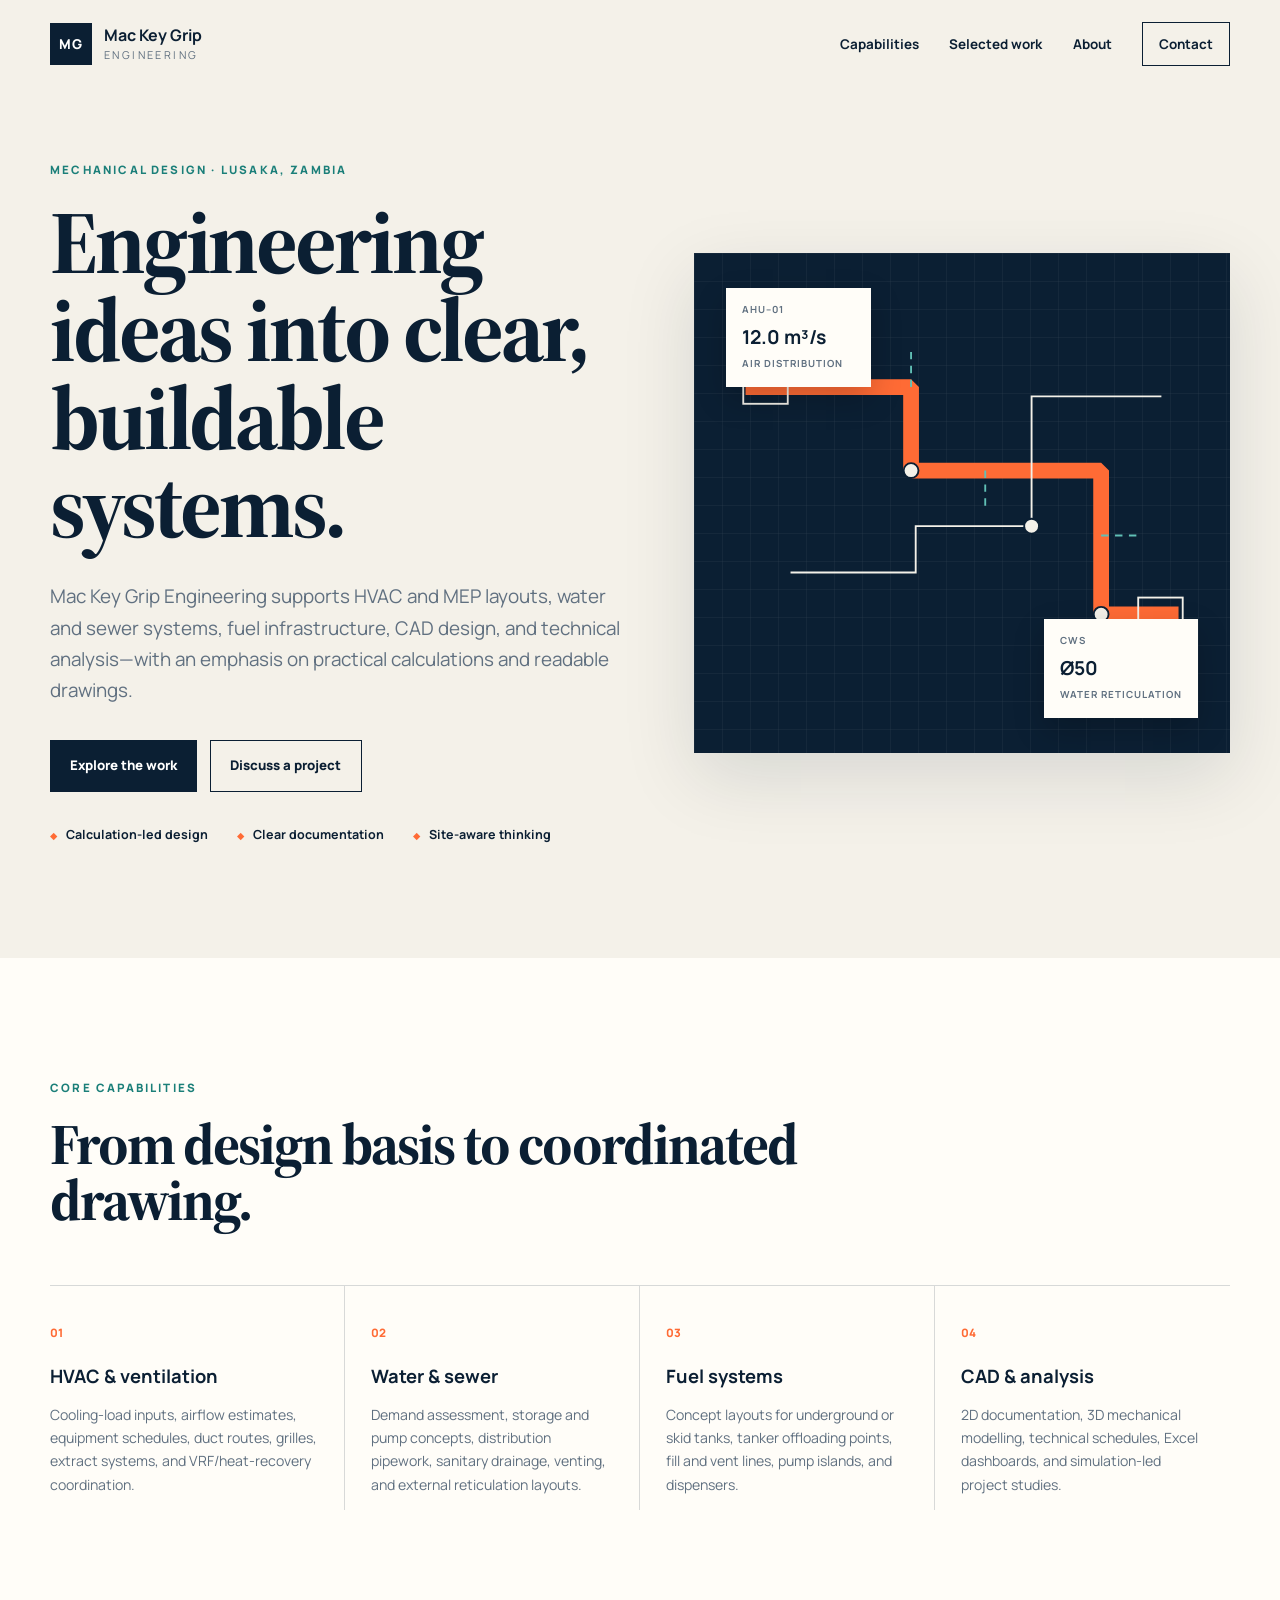
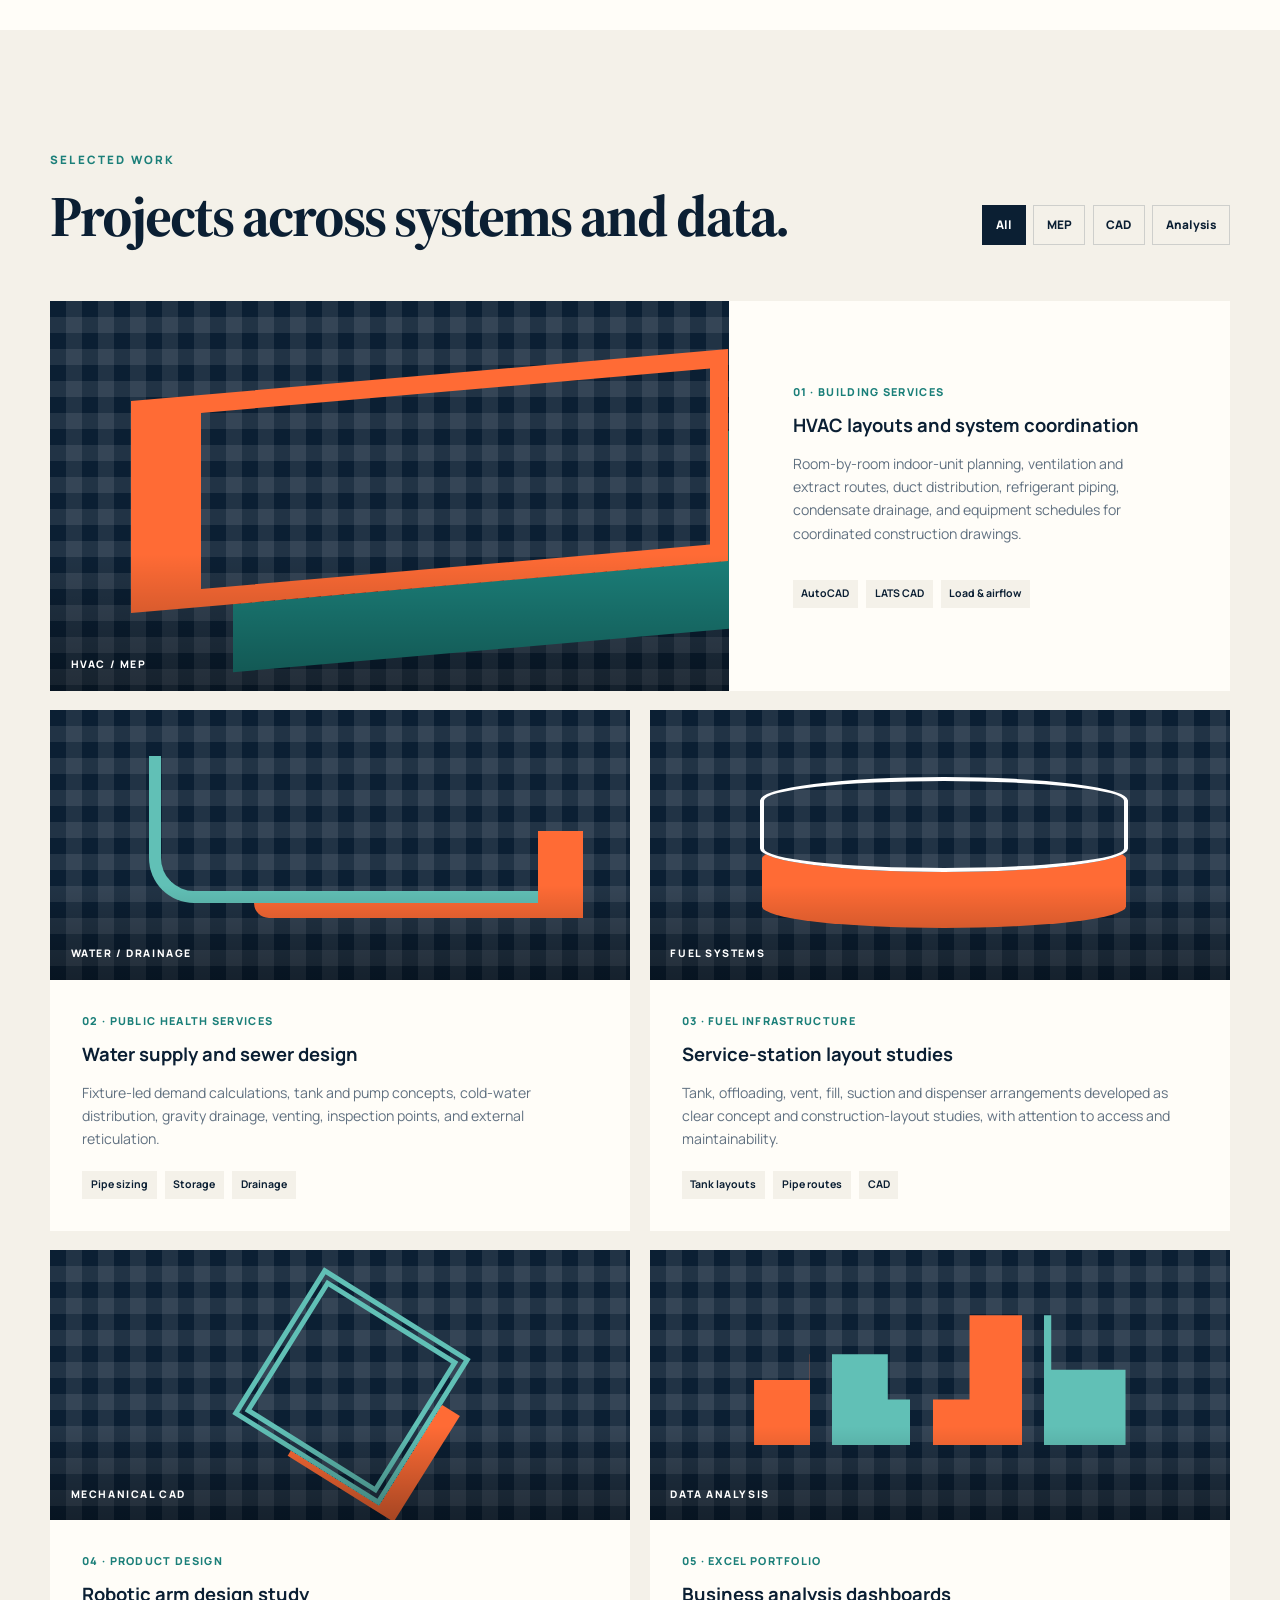
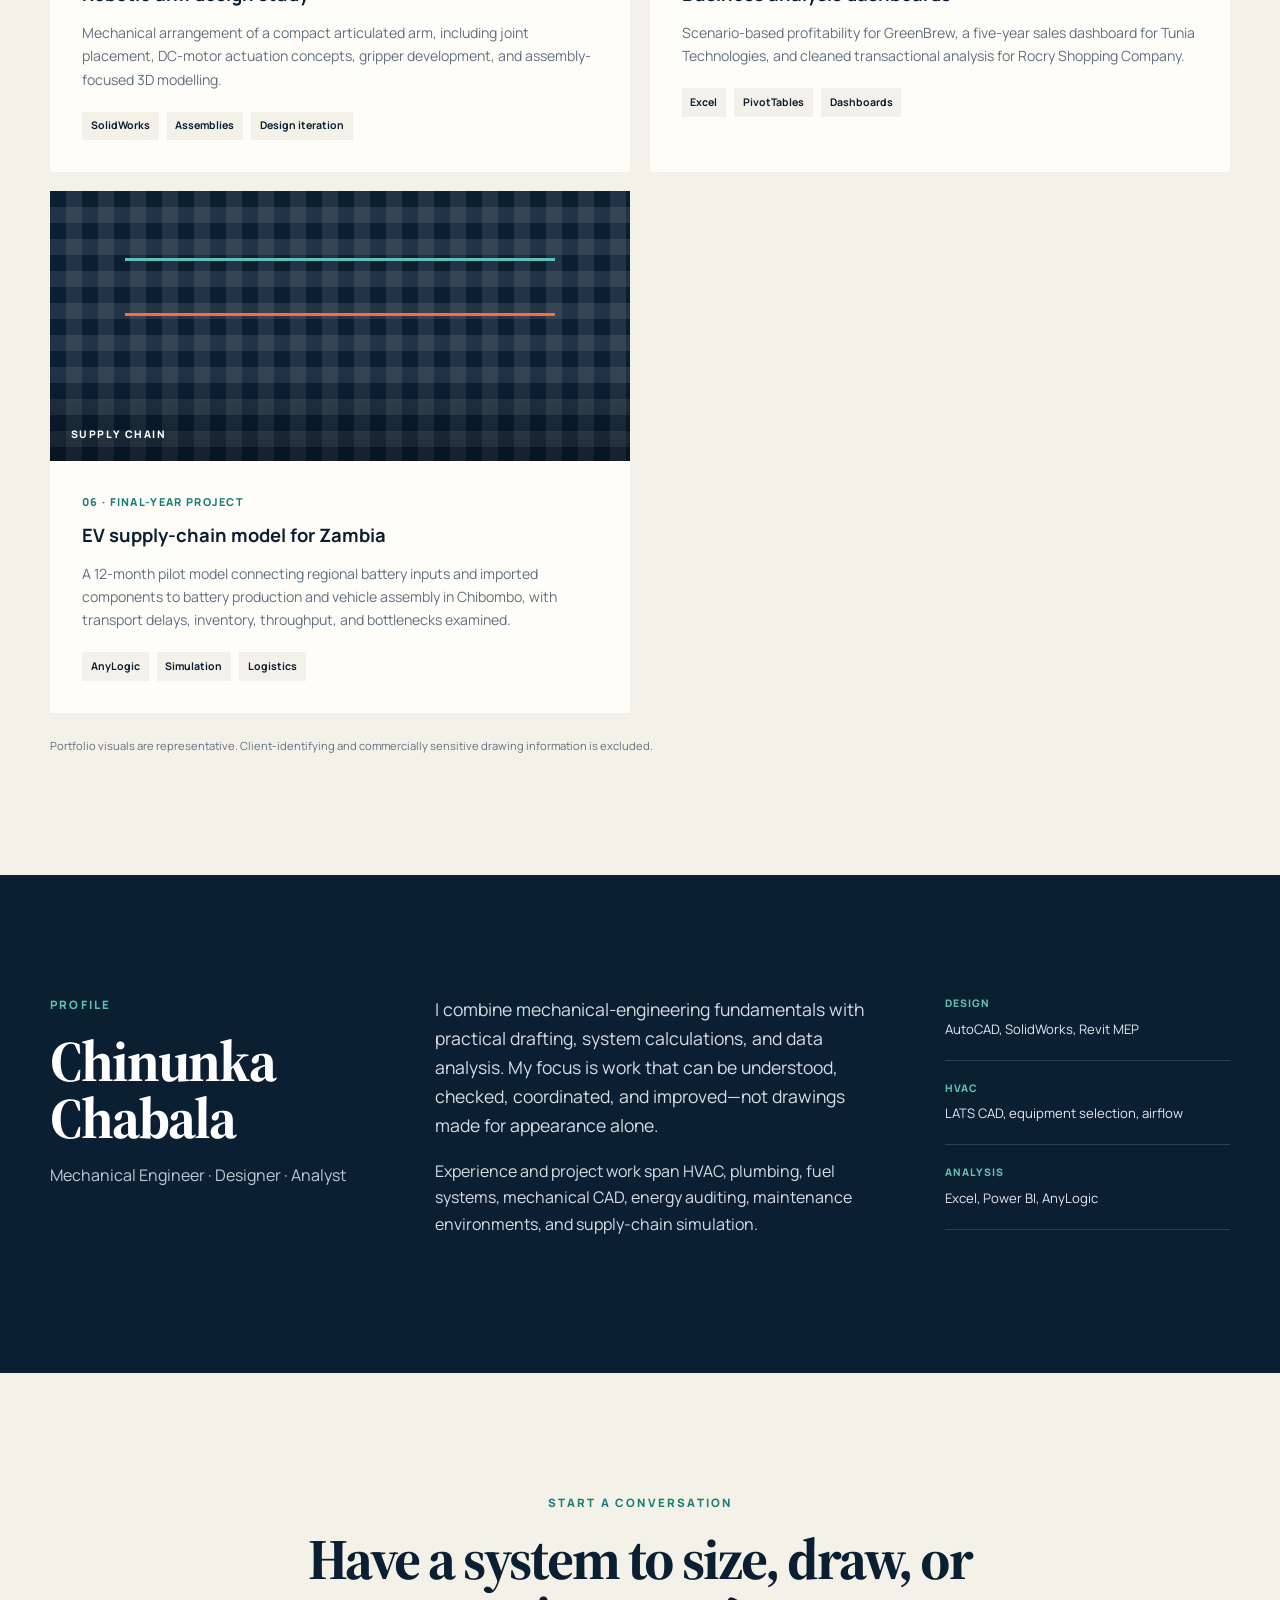
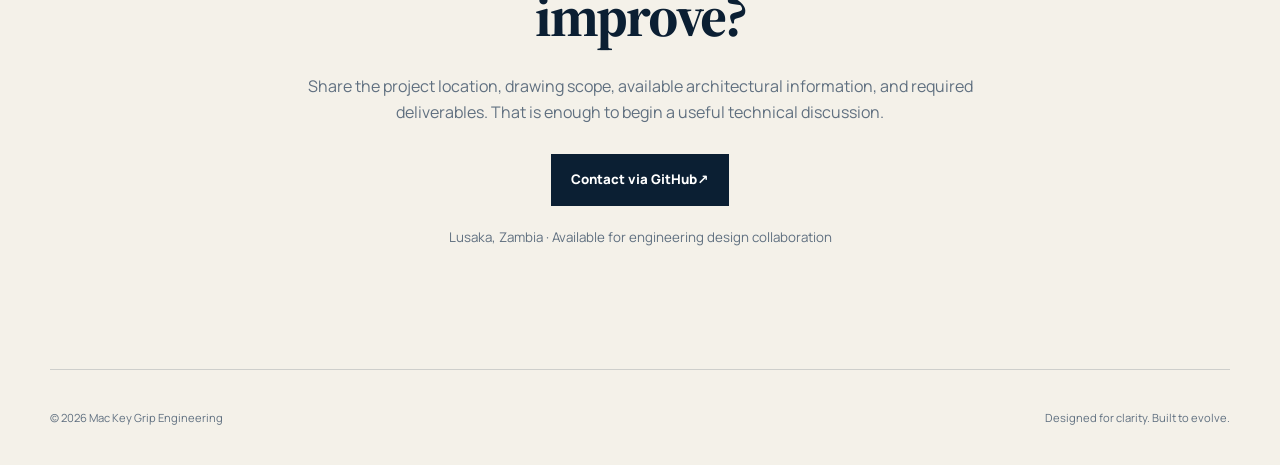
==== index.html @ cd015133 "Build Mac Key Grip engineering portfolio" ====
<!doctype html>
<html lang="en">
<head>
  <meta charset="utf-8">
  <meta name="viewport" content="width=device-width, initial-scale=1">
  <meta name="description" content="Engineering portfolio of Chinunka Chabala and Mac Key Grip Engineering: HVAC, MEP, fuel systems, CAD, data analysis, and supply-chain modelling.">
  <meta name="theme-color" content="#0b1f33">
  <title>Mac Key Grip Engineering | Portfolio</title>
  <link rel="preconnect" href="https://fonts.googleapis.com">
  <link rel="preconnect" href="https://fonts.gstatic.com" crossorigin>
  <link href="https://fonts.googleapis.com/css2?family=Manrope:wght@400;500;600;700;800&amp;family=Source+Serif+4:opsz,wght@8..60,600&amp;display=swap" rel="stylesheet">
  <link rel="stylesheet" href="styles.css">
  <script src="script.js" defer></script>
</head>
<body>
  <a class="skip-link" href="#main">Skip to content</a>
  <header class="site-header">
    <a class="brand" href="#top" aria-label="Mac Key Grip Engineering home">
      <span class="brand-mark" aria-hidden="true">MG</span>
      <span><strong>Mac Key Grip</strong><small>Engineering</small></span>
    </a>
    <button class="menu-toggle" type="button" aria-expanded="false" aria-controls="site-nav">Menu</button>
    <nav id="site-nav" aria-label="Primary navigation">
      <a href="#services">Capabilities</a><a href="#work">Selected work</a><a href="#about">About</a><a class="nav-cta" href="#contact">Contact</a>
    </nav>
  </header>

  <main id="main">
    <section class="hero" id="top">
      <div class="hero-copy">
        <p class="eyebrow">Mechanical design · Lusaka, Zambia</p>
        <h1>Engineering ideas into clear, buildable systems.</h1>
        <p class="hero-lead">Mac Key Grip Engineering supports HVAC and MEP layouts, water and sewer systems, fuel infrastructure, CAD design, and technical analysis—with an emphasis on practical calculations and readable drawings.</p>
        <div class="hero-actions"><a class="button primary" href="#work">Explore the work</a><a class="button secondary" href="#contact">Discuss a project</a></div>
        <ul class="hero-points" aria-label="Working principles"><li>Calculation-led design</li><li>Clear documentation</li><li>Site-aware thinking</li></ul>
      </div>
      <div class="hero-visual" aria-label="Abstract engineering drawing composition">
        <div class="drawing-grid"></div>
        <div class="drawing-card card-a"><span>AHU–01</span><strong>12.0 m³/s</strong><small>Air distribution</small></div>
        <div class="drawing-card card-b"><span>CWS</span><strong>Ø50</strong><small>Water reticulation</small></div>
        <svg viewBox="0 0 520 420" role="img" aria-label="Diagram combining duct and piping routes">
          <path class="line heavy" d="M35 85H205V175H410V330H485"/><path class="line" d="M75 285H210V235H335V95H475"/><path class="line fine" d="M205 85V45M285 175V215M410 245H455"/>
          <circle cx="205" cy="175" r="8"/><circle cx="335" cy="235" r="8"/><circle cx="410" cy="330" r="8"/><rect x="24" y="67" width="48" height="36"/><rect x="450" y="312" width="48" height="36"/>
        </svg>
      </div>
    </section>

    <section class="section intro" id="services">
      <div class="section-heading"><p class="eyebrow">Core capabilities</p><h2>From design basis to coordinated drawing.</h2></div>
      <div class="capability-grid">
        <article><span>01</span><h3>HVAC &amp; ventilation</h3><p>Cooling-load inputs, airflow estimates, equipment schedules, duct routes, grilles, extract systems, and VRF/heat-recovery coordination.</p></article>
        <article><span>02</span><h3>Water &amp; sewer</h3><p>Demand assessment, storage and pump concepts, distribution pipework, sanitary drainage, venting, and external reticulation layouts.</p></article>
        <article><span>03</span><h3>Fuel systems</h3><p>Concept layouts for underground or skid tanks, tanker offloading points, fill and vent lines, pump islands, and dispensers.</p></article>
        <article><span>04</span><h3>CAD &amp; analysis</h3><p>2D documentation, 3D mechanical modelling, technical schedules, Excel dashboards, and simulation-led project studies.</p></article>
      </div>
    </section>

    <section class="section work" id="work">
      <div class="section-heading row-heading">
        <div><p class="eyebrow">Selected work</p><h2>Projects across systems and data.</h2></div>
        <div class="filters" role="group" aria-label="Filter projects"><button class="filter active" type="button" data-filter="all" aria-pressed="true">All</button><button class="filter" type="button" data-filter="mep" aria-pressed="false">MEP</button><button class="filter" type="button" data-filter="cad" aria-pressed="false">CAD</button><button class="filter" type="button" data-filter="analysis" aria-pressed="false">Analysis</button></div>
      </div>
      <div class="project-grid">
        <article class="project featured" data-category="mep"><div class="project-art hvac-art" role="img" aria-label="Stylized HVAC duct layout"><span>HVAC / MEP</span></div><div class="project-copy"><p class="project-no">01 · Building services</p><h3>HVAC layouts and system coordination</h3><p>Room-by-room indoor-unit planning, ventilation and extract routes, duct distribution, refrigerant piping, condensate drainage, and equipment schedules for coordinated construction drawings.</p><ul class="tags"><li>AutoCAD</li><li>LATS CAD</li><li>Load &amp; airflow</li></ul></div></article>
        <article class="project" data-category="mep"><div class="project-art water-art" role="img" aria-label="Stylized water and sewer pipe network"><span>WATER / DRAINAGE</span></div><div class="project-copy"><p class="project-no">02 · Public health services</p><h3>Water supply and sewer design</h3><p>Fixture-led demand calculations, tank and pump concepts, cold-water distribution, gravity drainage, venting, inspection points, and external reticulation.</p><ul class="tags"><li>Pipe sizing</li><li>Storage</li><li>Drainage</li></ul></div></article>
        <article class="project" data-category="mep cad"><div class="project-art fuel-art" role="img" aria-label="Stylized fuel tank and dispenser layout"><span>FUEL SYSTEMS</span></div><div class="project-copy"><p class="project-no">03 · Fuel infrastructure</p><h3>Service-station layout studies</h3><p>Tank, offloading, vent, fill, suction and dispenser arrangements developed as clear concept and construction-layout studies, with attention to access and maintainability.</p><ul class="tags"><li>Tank layouts</li><li>Pipe routes</li><li>CAD</li></ul></div></article>
        <article class="project" data-category="cad"><div class="project-art cad-art" role="img" aria-label="Stylized mechanical CAD component"><span>MECHANICAL CAD</span></div><div class="project-copy"><p class="project-no">04 · Product design</p><h3>Robotic arm design study</h3><p>Mechanical arrangement of a compact articulated arm, including joint placement, DC-motor actuation concepts, gripper development, and assembly-focused 3D modelling.</p><ul class="tags"><li>SolidWorks</li><li>Assemblies</li><li>Design iteration</li></ul></div></article>
        <article class="project" data-category="analysis"><div class="project-art data-art" role="img" aria-label="Stylized analytical dashboard"><span>DATA ANALYSIS</span></div><div class="project-copy"><p class="project-no">05 · Excel portfolio</p><h3>Business analysis dashboards</h3><p>Scenario-based profitability for GreenBrew, a five-year sales dashboard for Tunia Technologies, and cleaned transactional analysis for Rocry Shopping Company.</p><ul class="tags"><li>Excel</li><li>PivotTables</li><li>Dashboards</li></ul></div></article>
        <article class="project" data-category="analysis"><div class="project-art ev-art" role="img" aria-label="Stylized Zambia electric vehicle supply chain"><span>SUPPLY CHAIN</span></div><div class="project-copy"><p class="project-no">06 · Final-year project</p><h3>EV supply-chain model for Zambia</h3><p>A 12-month pilot model connecting regional battery inputs and imported components to battery production and vehicle assembly in Chibombo, with transport delays, inventory, throughput, and bottlenecks examined.</p><ul class="tags"><li>AnyLogic</li><li>Simulation</li><li>Logistics</li></ul></div></article>
      </div>
      <p class="confidentiality">Portfolio visuals are representative. Client-identifying and commercially sensitive drawing information is excluded.</p>
    </section>

    <section class="section about" id="about"><div class="about-card">
      <div><p class="eyebrow">Profile</p><h2>Chinunka Chabala</h2><p class="role">Mechanical Engineer · Designer · Analyst</p></div>
      <div class="about-copy"><p>I combine mechanical-engineering fundamentals with practical drafting, system calculations, and data analysis. My focus is work that can be understood, checked, coordinated, and improved—not drawings made for appearance alone.</p><p>Experience and project work span HVAC, plumbing, fuel systems, mechanical CAD, energy auditing, maintenance environments, and supply-chain simulation.</p></div>
      <dl class="tool-list"><div><dt>Design</dt><dd>AutoCAD, SolidWorks, Revit MEP</dd></div><div><dt>HVAC</dt><dd>LATS CAD, equipment selection, airflow</dd></div><div><dt>Analysis</dt><dd>Excel, Power BI, AnyLogic</dd></div></dl>
    </div></section>

    <section class="section contact" id="contact"><p class="eyebrow">Start a conversation</p><h2>Have a system to size, draw, or improve?</h2><p>Share the project location, drawing scope, available architectural information, and required deliverables. That is enough to begin a useful technical discussion.</p><a class="button primary" href="https://github.com/chinunkachabala93-tech" target="_blank" rel="noreferrer">Contact via GitHub <span aria-hidden="true">↗</span></a><small>Lusaka, Zambia · Available for engineering design collaboration</small></section>
  </main>
  <footer><p>© <span id="year">2026</span> Mac Key Grip Engineering</p><p>Designed for clarity. Built to evolve.</p></footer>
</body>
</html>
---- styles.css ----
:root{--ink:#0b1f33;--paper:#f4f1e9;--white:#fffdf8;--accent:#ff6b35;--teal:#1b7f79;--muted:#607080;--line:rgba(11,31,51,.16);--shadow:0 24px 70px rgba(11,31,51,.12)}
*{box-sizing:border-box}html{scroll-behavior:smooth}body{margin:0;color:var(--ink);background:var(--paper);font-family:Manrope,system-ui,sans-serif;line-height:1.65}a{color:inherit}button{font:inherit}.skip-link{position:fixed;left:1rem;top:-5rem;z-index:100;padding:.75rem 1rem;background:var(--white)}.skip-link:focus{top:1rem}
.site-header{width:min(1180px,calc(100% - 40px));height:88px;margin:auto;display:flex;align-items:center;justify-content:space-between}.brand{display:inline-flex;align-items:center;gap:.75rem;text-decoration:none;line-height:1.1}.brand-mark{display:grid;place-items:center;width:42px;height:42px;color:white;background:var(--ink);font-weight:800;font-size:.85rem;letter-spacing:.08em}.brand strong,.brand small{display:block}.brand small{margin-top:.25rem;color:var(--muted);font-size:.68rem;letter-spacing:.22em;text-transform:uppercase}nav{display:flex;align-items:center;gap:1.9rem}nav a{font-size:.84rem;font-weight:700;text-decoration:none}nav a:not(.nav-cta):hover{color:var(--accent)}.nav-cta{padding:.65rem 1rem;border:1px solid var(--ink)}.menu-toggle{display:none;border:0;background:transparent;font-weight:700}
.hero{min-height:680px;display:grid;grid-template-columns:1.04fr .96fr;align-items:center;gap:clamp(2rem,5vw,6rem);width:min(1180px,calc(100% - 40px));margin:auto;padding:4.5rem 0 7rem}.eyebrow{margin:0 0 1.2rem;color:var(--teal);font-size:.72rem;font-weight:800;letter-spacing:.19em;text-transform:uppercase}h1,h2{margin:0;font-family:"Source Serif 4",Georgia,serif;letter-spacing:-.035em;line-height:.98}h1{max-width:720px;font-size:clamp(3.3rem,7vw,6.5rem)}h2{font-size:clamp(2.3rem,4.5vw,4.3rem)}h3{margin:0;font-size:1.15rem;line-height:1.3}.hero-lead{max-width:680px;margin:2rem 0 0;color:var(--muted);font-size:clamp(1rem,1.5vw,1.18rem)}.hero-actions{display:flex;flex-wrap:wrap;gap:.8rem;margin:2.1rem 0}.button{display:inline-flex;align-items:center;justify-content:center;padding:.88rem 1.2rem;border:1px solid var(--ink);font-size:.83rem;font-weight:800;text-decoration:none;transition:transform .2s,box-shadow .2s}.button:hover{transform:translateY(-2px);box-shadow:0 8px 25px rgba(11,31,51,.14)}.button.primary{color:white;background:var(--ink)}.button.secondary{background:transparent}.hero-points{display:flex;flex-wrap:wrap;gap:.7rem 1.8rem;padding:0;margin:0;list-style:none;font-size:.78rem;font-weight:700}.hero-points li::before{content:"◆";margin-right:.55rem;color:var(--accent);font-size:.6rem}
.hero-visual{position:relative;min-height:500px;overflow:hidden;background:var(--ink);box-shadow:var(--shadow)}.drawing-grid{position:absolute;inset:0;opacity:.15;background-image:linear-gradient(rgba(255,255,255,.28) 1px,transparent 1px),linear-gradient(90deg,rgba(255,255,255,.28) 1px,transparent 1px);background-size:28px 28px}.hero-visual svg{position:absolute;inset:8% 5%;width:90%;height:84%;fill:none;stroke:#f4f1e9;stroke-width:2}.hero-visual .heavy{stroke:var(--accent);stroke-width:17;stroke-linecap:square;stroke-linejoin:bevel}.hero-visual .fine{stroke:#61c0b6;stroke-dasharray:8 7}.hero-visual circle{fill:var(--paper);stroke:var(--ink)}.drawing-card{position:absolute;z-index:2;min-width:145px;padding:.9rem 1rem;background:var(--white);box-shadow:0 12px 30px rgba(0,0,0,.2)}.drawing-card span,.drawing-card small{display:block;color:var(--muted);font-size:.61rem;font-weight:700;text-transform:uppercase;letter-spacing:.1em}.drawing-card strong{display:block;margin:.2rem 0;font-size:1.2rem}.card-a{top:7%;left:6%}.card-b{right:6%;bottom:7%}
.section{padding:7.5rem max(20px,calc((100vw - 1180px)/2))}.section-heading{max-width:780px;margin-bottom:3.5rem}.intro{background:var(--white)}.capability-grid{display:grid;grid-template-columns:repeat(4,1fr);border-top:1px solid var(--line)}.capability-grid article{padding:2rem 1.6rem 0 0;border-right:1px solid var(--line)}.capability-grid article+article{padding-left:1.6rem}.capability-grid article:last-child{border:0}.capability-grid span{color:var(--accent);font-size:.72rem;font-weight:800}.capability-grid h3{margin-top:1.3rem}.capability-grid p{color:var(--muted);font-size:.88rem}
.row-heading{max-width:none;display:flex;justify-content:space-between;align-items:end;gap:2rem}.filters{display:flex;flex-wrap:wrap;gap:.45rem}.filter{padding:.55rem .8rem;border:1px solid var(--line);color:var(--ink);background:transparent;cursor:pointer;font-size:.74rem;font-weight:800}.filter:hover,.filter.active{border-color:var(--ink);color:white;background:var(--ink)}.project-grid{display:grid;grid-template-columns:repeat(2,1fr);gap:1.2rem}.project{overflow:hidden;background:var(--white)}.project.hidden{display:none}.project.featured{grid-column:1/-1;display:grid;grid-template-columns:1.15fr .85fr}.project-art{position:relative;min-height:270px;overflow:hidden;background-color:var(--ink);background-image:linear-gradient(90deg,transparent 49%,rgba(255,255,255,.09) 50%),linear-gradient(transparent 49%,rgba(255,255,255,.09) 50%);background-size:32px 32px}.featured .project-art{min-height:390px}.project-art:before,.project-art:after{content:"";position:absolute}.project-art:after{inset:auto 0 0;height:35%;background:linear-gradient(transparent,rgba(0,0,0,.35))}.project-art span{position:absolute;z-index:2;left:1.3rem;bottom:1.1rem;color:white;font-size:.65rem;font-weight:800;letter-spacing:.15em}.hvac-art:before{width:75%;height:45%;left:12%;top:19%;border:18px solid var(--accent);border-left-width:70px;transform:skewY(-5deg);box-shadow:95px 75px 0 -7px var(--teal)}.water-art:before{width:65%;height:50%;left:17%;top:17%;border-left:12px solid #61c0b6;border-bottom:12px solid #61c0b6;border-radius:0 0 0 45px;box-shadow:75px 45px 0 -30px var(--accent)}.fuel-art:before{width:62%;height:32%;left:19%;top:25%;border:4px solid white;border-radius:50%/25%;box-shadow:0 58px 0 -2px var(--accent)}.cad-art:before{width:145px;height:145px;left:calc(50% - 75px);top:calc(50% - 85px);border:14px double #61c0b6;transform:rotate(32deg);box-shadow:45px 30px 0 -24px var(--accent)}.data-art:before{left:18%;right:18%;bottom:28%;height:48%;background:linear-gradient(90deg,var(--accent) 15%,transparent 15% 21%,#61c0b6 21% 42%,transparent 42% 48%,var(--accent) 48% 72%,transparent 72% 78%,#61c0b6 78%);clip-path:polygon(0 50%,15% 50%,15% 30%,36% 30%,36% 65%,58% 65%,58% 0,80% 0,80% 42%,100% 42%,100% 100%,0 100%)}.ev-art:before{left:13%;right:13%;top:45%;height:3px;background:var(--accent);box-shadow:0 -55px 0 #61c0b6}.project-copy{padding:2rem}.featured .project-copy{display:flex;flex-direction:column;justify-content:center;padding:clamp(2rem,5vw,4rem)}.project-no{margin:0 0 .8rem;color:var(--teal);font-size:.68rem;font-weight:800;letter-spacing:.12em;text-transform:uppercase}.project-copy p:not(.project-no){color:var(--muted);font-size:.88rem}.tags{display:flex;flex-wrap:wrap;gap:.5rem;padding:0;margin:1.3rem 0 0;list-style:none}.tags li{padding:.34rem .55rem;background:var(--paper);font-size:.66rem;font-weight:700}.confidentiality{margin:1.5rem 0 0;color:var(--muted);font-size:.7rem}
.about{background:var(--ink)}.about-card{display:grid;grid-template-columns:.9fr 1.25fr .8fr;gap:clamp(2rem,5vw,5rem);color:white}.about .eyebrow{color:#61c0b6}.role{color:#bec9d1}.about-copy{color:#d6dde2}.about-copy p:first-child{margin-top:0;font-size:1.1rem}.tool-list{margin:0}.tool-list div{padding:0 0 1.2rem;margin-bottom:1.2rem;border-bottom:1px solid rgba(255,255,255,.15)}.tool-list dt{color:#61c0b6;font-size:.65rem;font-weight:800;letter-spacing:.1em;text-transform:uppercase}.tool-list dd{margin:.4rem 0 0;color:#e3e8eb;font-size:.82rem}.contact{text-align:center}.contact h2{max-width:850px;margin:auto}.contact>p:not(.eyebrow){max-width:670px;margin:1.8rem auto;color:var(--muted)}.contact small{display:block;margin-top:1.3rem;color:var(--muted)}footer{display:flex;justify-content:space-between;width:min(1180px,calc(100% - 40px));margin:auto;padding:1.7rem 0;border-top:1px solid var(--line);color:var(--muted);font-size:.7rem}
@media(max-width:900px){.hero{grid-template-columns:1fr;padding-top:3rem}.hero-visual{min-height:430px}.capability-grid{grid-template-columns:1fr 1fr}.capability-grid article:nth-child(2){border-right:0}.project.featured{display:block}.about-card{grid-template-columns:1fr 1fr}.tool-list{grid-column:1/-1;display:grid;grid-template-columns:repeat(3,1fr);gap:1rem}}
@media(max-width:680px){.site-header{height:72px}.menu-toggle{display:block}nav{display:none;position:absolute;z-index:20;top:70px;left:20px;right:20px;padding:1.2rem;flex-direction:column;align-items:stretch;background:var(--white);box-shadow:var(--shadow)}nav.open{display:flex}.hero{min-height:0;padding:3.5rem 0 5rem}.hero-visual{min-height:340px}.section{padding-top:5rem;padding-bottom:5rem}.capability-grid,.project-grid,.about-card,.tool-list{grid-template-columns:1fr}.capability-grid article,.capability-grid article+article{padding:1.4rem 0;border-right:0;border-bottom:1px solid var(--line)}.row-heading{display:block}.filters{margin-top:1.5rem}.project.featured{grid-column:auto}.featured .project-art{min-height:280px}.tool-list{display:block}footer{display:block;text-align:center}}
@media print{nav,.menu-toggle,.hero-actions,.filters,footer{display:none!important}body{background:white}.hero{min-height:0;grid-template-columns:1fr 1fr;padding:2rem 0}.hero-visual{min-height:320px;box-shadow:none}.section{padding-top:2.5rem;padding-bottom:2.5rem}.project{break-inside:avoid}}
@media(prefers-reduced-motion:reduce){html{scroll-behavior:auto}*,*:before,*:after{transition:none!important}}
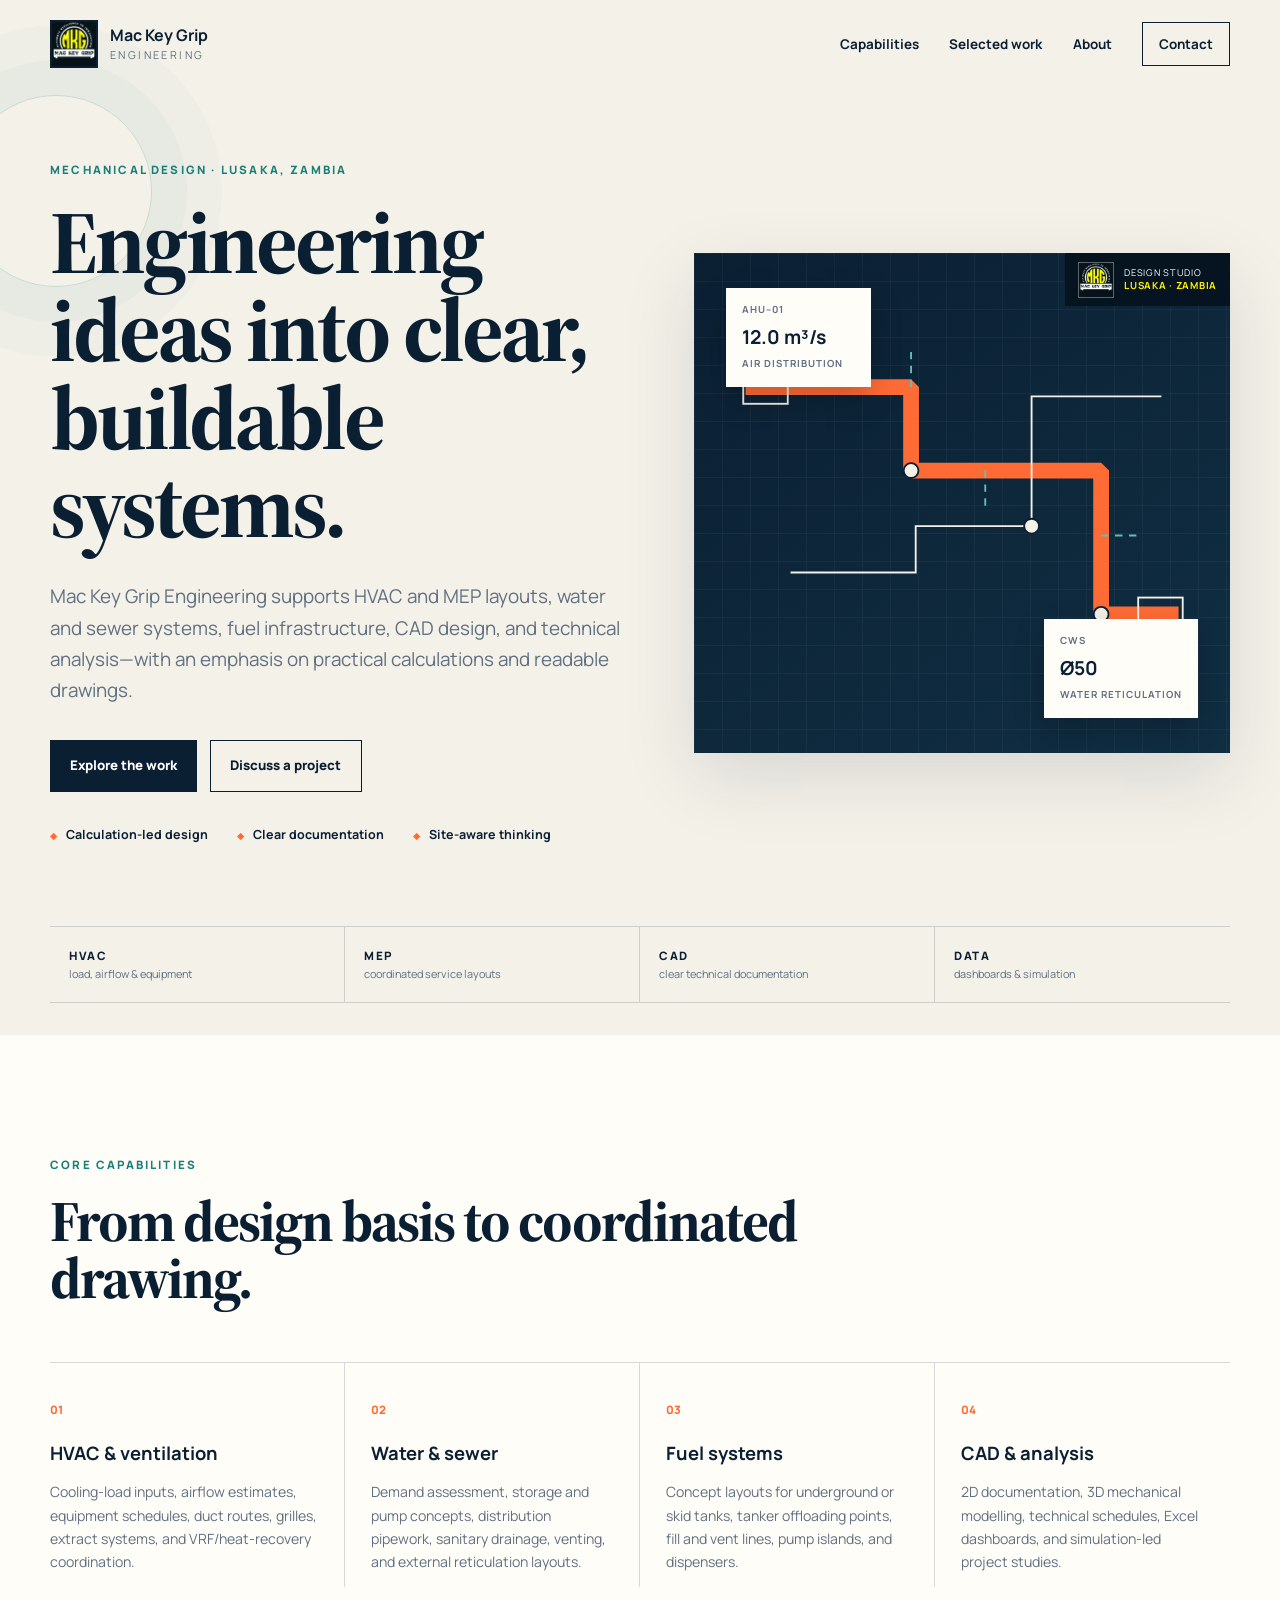
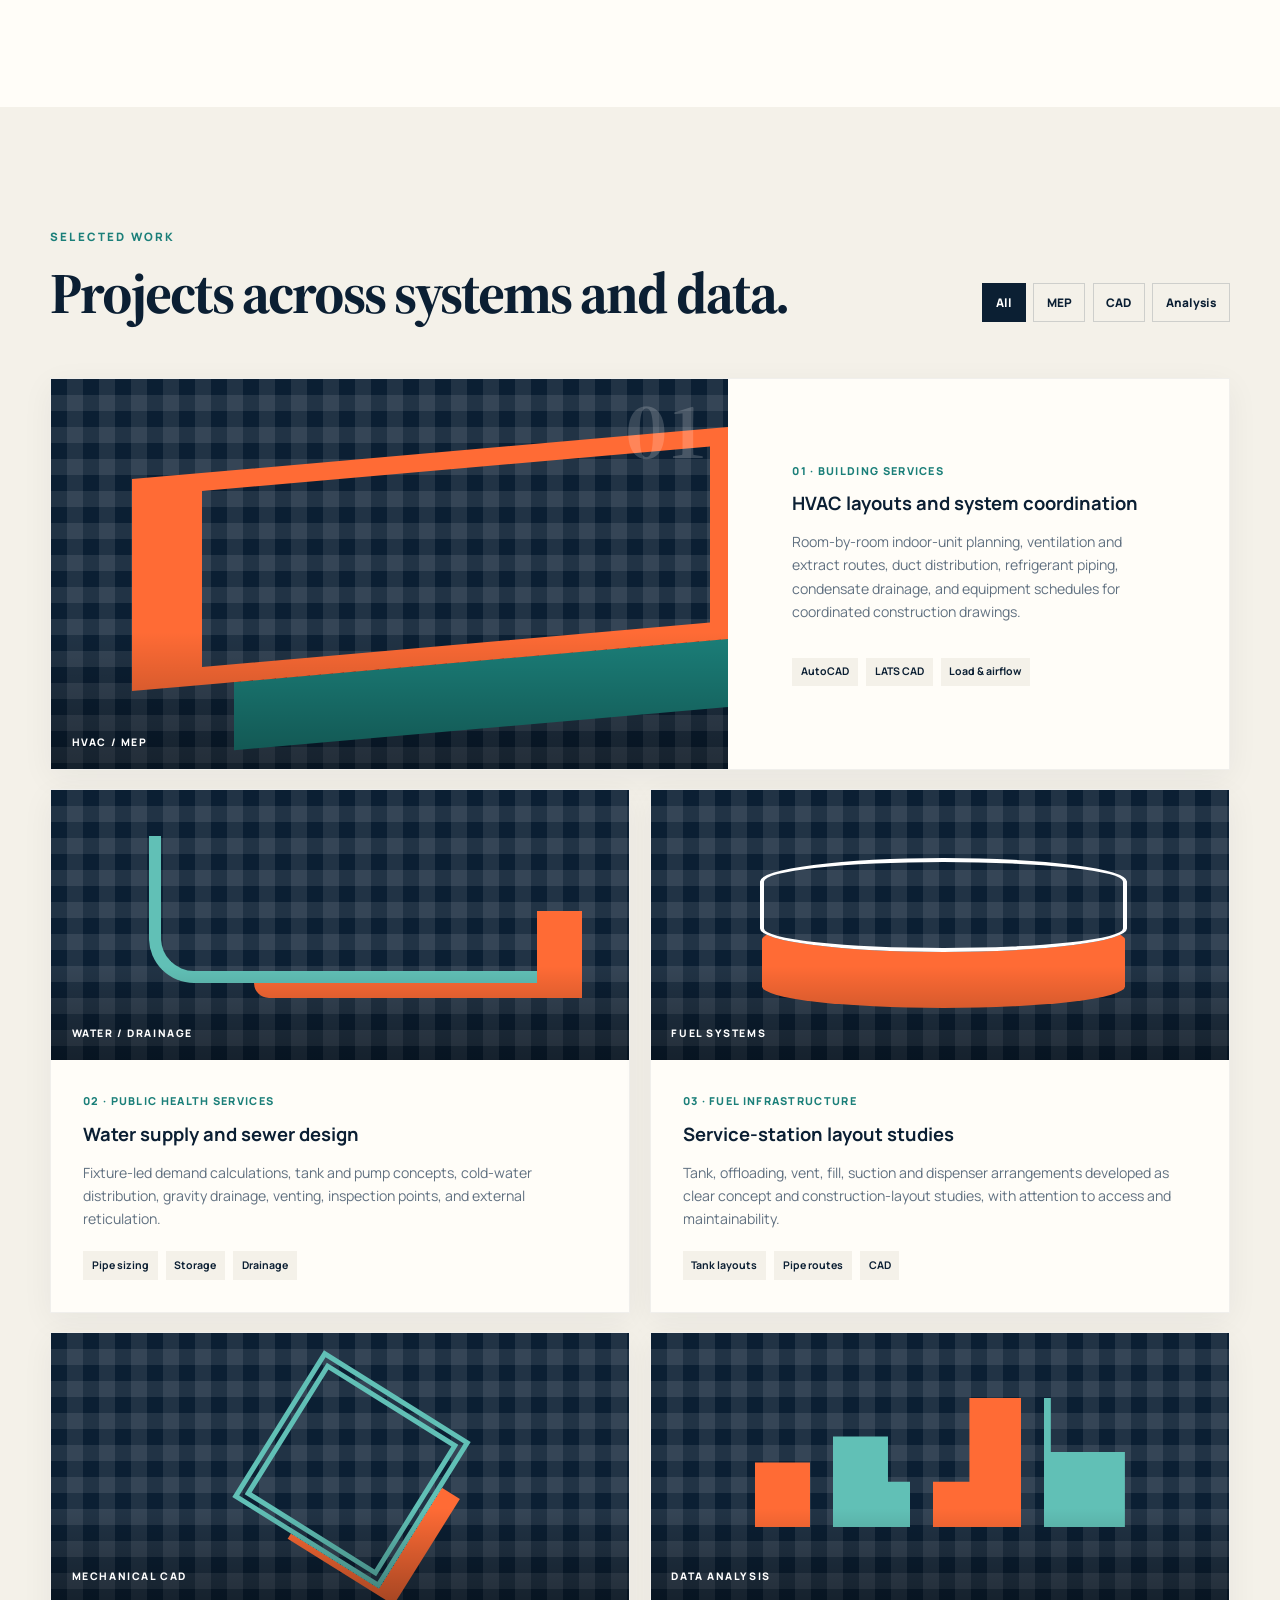
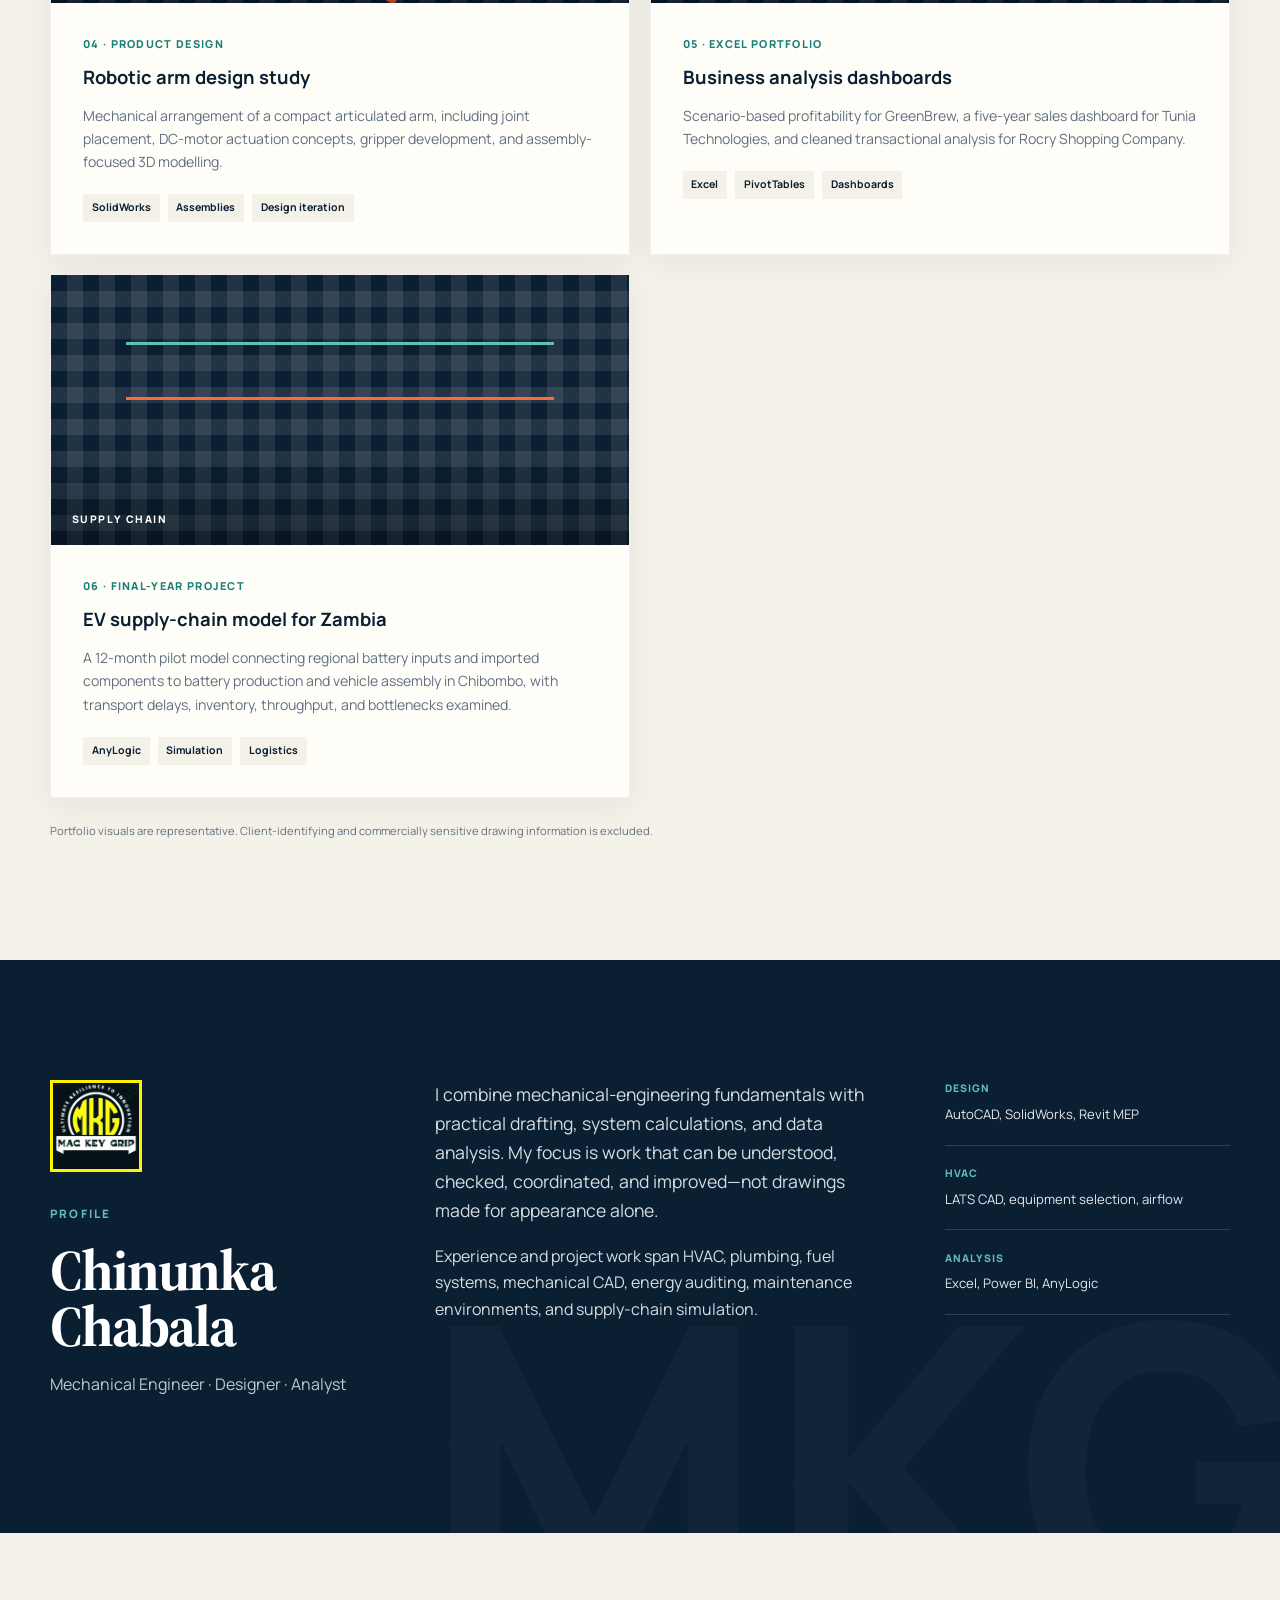
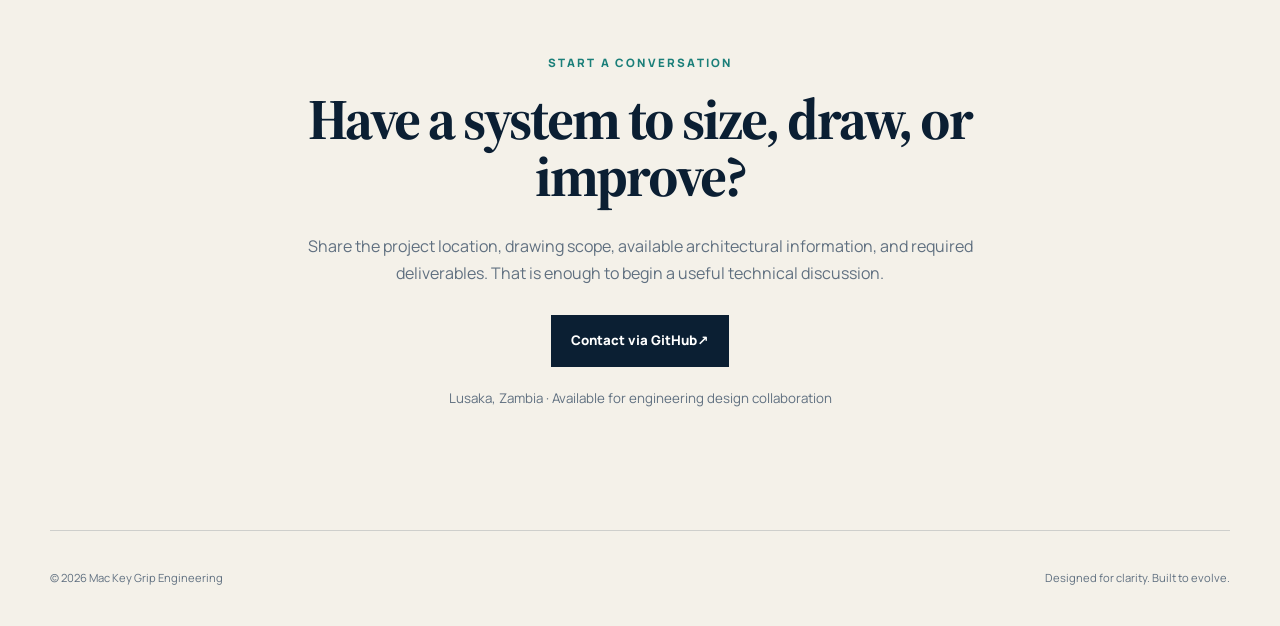
==== commit aac65ef0: "Upgrade portfolio graphics and add company logo" ====
--- a/index.html
+++ b/index.html
@@ -5,7 +5,11 @@
   <meta name="viewport" content="width=device-width, initial-scale=1">
   <meta name="description" content="Engineering portfolio of Chinunka Chabala and Mac Key Grip Engineering: HVAC, MEP, fuel systems, CAD, data analysis, and supply-chain modelling.">
   <meta name="theme-color" content="#0b1f33">
+  <meta property="og:title" content="Mac Key Grip Engineering | Portfolio">
+  <meta property="og:description" content="Practical HVAC, MEP, fuel-system, CAD and engineering-analysis work from Lusaka, Zambia.">
+  <meta property="og:image" content="assets/brand/mac-key-grip-logo.jpg">
   <title>Mac Key Grip Engineering | Portfolio</title>
+  <link rel="icon" href="assets/brand/mac-key-grip-logo.jpg">
   <link rel="preconnect" href="https://fonts.googleapis.com">
   <link rel="preconnect" href="https://fonts.gstatic.com" crossorigin>
   <link href="https://fonts.googleapis.com/css2?family=Manrope:wght@400;500;600;700;800&amp;family=Source+Serif+4:opsz,wght@8..60,600&amp;display=swap" rel="stylesheet">
@@ -16,7 +20,7 @@
   <a class="skip-link" href="#main">Skip to content</a>
   <header class="site-header">
     <a class="brand" href="#top" aria-label="Mac Key Grip Engineering home">
-      <span class="brand-mark" aria-hidden="true">MG</span>
+      <img class="brand-logo" src="assets/brand/mac-key-grip-logo.jpg" alt="">
       <span><strong>Mac Key Grip</strong><small>Engineering</small></span>
     </a>
     <button class="menu-toggle" type="button" aria-expanded="false" aria-controls="site-nav">Menu</button>
@@ -36,6 +40,7 @@
       </div>
       <div class="hero-visual" aria-label="Abstract engineering drawing composition">
         <div class="drawing-grid"></div>
+        <div class="hero-badge"><img src="assets/brand/mac-key-grip-logo.jpg" alt="Mac Key Grip logo"><span>Design studio<br><strong>Lusaka · Zambia</strong></span></div>
         <div class="drawing-card card-a"><span>AHU–01</span><strong>12.0 m³/s</strong><small>Air distribution</small></div>
         <div class="drawing-card card-b"><span>CWS</span><strong>Ø50</strong><small>Water reticulation</small></div>
         <svg viewBox="0 0 520 420" role="img" aria-label="Diagram combining duct and piping routes">
@@ -43,6 +48,13 @@
           <circle cx="205" cy="175" r="8"/><circle cx="335" cy="235" r="8"/><circle cx="410" cy="330" r="8"/><rect x="24" y="67" width="48" height="36"/><rect x="450" y="312" width="48" height="36"/>
         </svg>
       </div>
+    </section>
+
+    <section class="scope-strip" aria-label="Engineering service areas">
+      <p><span>HVAC</span> load, airflow &amp; equipment</p>
+      <p><span>MEP</span> coordinated service layouts</p>
+      <p><span>CAD</span> clear technical documentation</p>
+      <p><span>DATA</span> dashboards &amp; simulation</p>
     </section>
 
     <section class="section intro" id="services">
@@ -61,7 +73,7 @@
         <div class="filters" role="group" aria-label="Filter projects"><button class="filter active" type="button" data-filter="all" aria-pressed="true">All</button><button class="filter" type="button" data-filter="mep" aria-pressed="false">MEP</button><button class="filter" type="button" data-filter="cad" aria-pressed="false">CAD</button><button class="filter" type="button" data-filter="analysis" aria-pressed="false">Analysis</button></div>
       </div>
       <div class="project-grid">
-        <article class="project featured" data-category="mep"><div class="project-art hvac-art" role="img" aria-label="Stylized HVAC duct layout"><span>HVAC / MEP</span></div><div class="project-copy"><p class="project-no">01 · Building services</p><h3>HVAC layouts and system coordination</h3><p>Room-by-room indoor-unit planning, ventilation and extract routes, duct distribution, refrigerant piping, condensate drainage, and equipment schedules for coordinated construction drawings.</p><ul class="tags"><li>AutoCAD</li><li>LATS CAD</li><li>Load &amp; airflow</li></ul></div></article>
+        <article class="project featured" data-category="mep"><div class="project-art hvac-art" role="img" aria-label="Stylized HVAC duct layout"><span>HVAC / MEP</span><b>01</b></div><div class="project-copy"><p class="project-no">01 · Building services</p><h3>HVAC layouts and system coordination</h3><p>Room-by-room indoor-unit planning, ventilation and extract routes, duct distribution, refrigerant piping, condensate drainage, and equipment schedules for coordinated construction drawings.</p><ul class="tags"><li>AutoCAD</li><li>LATS CAD</li><li>Load &amp; airflow</li></ul></div></article>
         <article class="project" data-category="mep"><div class="project-art water-art" role="img" aria-label="Stylized water and sewer pipe network"><span>WATER / DRAINAGE</span></div><div class="project-copy"><p class="project-no">02 · Public health services</p><h3>Water supply and sewer design</h3><p>Fixture-led demand calculations, tank and pump concepts, cold-water distribution, gravity drainage, venting, inspection points, and external reticulation.</p><ul class="tags"><li>Pipe sizing</li><li>Storage</li><li>Drainage</li></ul></div></article>
         <article class="project" data-category="mep cad"><div class="project-art fuel-art" role="img" aria-label="Stylized fuel tank and dispenser layout"><span>FUEL SYSTEMS</span></div><div class="project-copy"><p class="project-no">03 · Fuel infrastructure</p><h3>Service-station layout studies</h3><p>Tank, offloading, vent, fill, suction and dispenser arrangements developed as clear concept and construction-layout studies, with attention to access and maintainability.</p><ul class="tags"><li>Tank layouts</li><li>Pipe routes</li><li>CAD</li></ul></div></article>
         <article class="project" data-category="cad"><div class="project-art cad-art" role="img" aria-label="Stylized mechanical CAD component"><span>MECHANICAL CAD</span></div><div class="project-copy"><p class="project-no">04 · Product design</p><h3>Robotic arm design study</h3><p>Mechanical arrangement of a compact articulated arm, including joint placement, DC-motor actuation concepts, gripper development, and assembly-focused 3D modelling.</p><ul class="tags"><li>SolidWorks</li><li>Assemblies</li><li>Design iteration</li></ul></div></article>
@@ -72,7 +84,7 @@
     </section>
 
     <section class="section about" id="about"><div class="about-card">
-      <div><p class="eyebrow">Profile</p><h2>Chinunka Chabala</h2><p class="role">Mechanical Engineer · Designer · Analyst</p></div>
+      <div class="profile-heading"><img src="assets/brand/mac-key-grip-logo.jpg" alt="Mac Key Grip company logo"><div><p class="eyebrow">Profile</p><h2>Chinunka Chabala</h2><p class="role">Mechanical Engineer · Designer · Analyst</p></div></div>
       <div class="about-copy"><p>I combine mechanical-engineering fundamentals with practical drafting, system calculations, and data analysis. My focus is work that can be understood, checked, coordinated, and improved—not drawings made for appearance alone.</p><p>Experience and project work span HVAC, plumbing, fuel systems, mechanical CAD, energy auditing, maintenance environments, and supply-chain simulation.</p></div>
       <dl class="tool-list"><div><dt>Design</dt><dd>AutoCAD, SolidWorks, Revit MEP</dd></div><div><dt>HVAC</dt><dd>LATS CAD, equipment selection, airflow</dd></div><div><dt>Analysis</dt><dd>Excel, Power BI, AnyLogic</dd></div></dl>
     </div></section>
--- a/styles.css
+++ b/styles.css
@@ -10,3 +10,27 @@
 @media(max-width:680px){.site-header{height:72px}.menu-toggle{display:block}nav{display:none;position:absolute;z-index:20;top:70px;left:20px;right:20px;padding:1.2rem;flex-direction:column;align-items:stretch;background:var(--white);box-shadow:var(--shadow)}nav.open{display:flex}.hero{min-height:0;padding:3.5rem 0 5rem}.hero-visual{min-height:340px}.section{padding-top:5rem;padding-bottom:5rem}.capability-grid,.project-grid,.about-card,.tool-list{grid-template-columns:1fr}.capability-grid article,.capability-grid article+article{padding:1.4rem 0;border-right:0;border-bottom:1px solid var(--line)}.row-heading{display:block}.filters{margin-top:1.5rem}.project.featured{grid-column:auto}.featured .project-art{min-height:280px}.tool-list{display:block}footer{display:block;text-align:center}}
 @media print{nav,.menu-toggle,.hero-actions,.filters,footer{display:none!important}body{background:white}.hero{min-height:0;grid-template-columns:1fr 1fr;padding:2rem 0}.hero-visual{min-height:320px;box-shadow:none}.section{padding-top:2.5rem;padding-bottom:2.5rem}.project{break-inside:avoid}}
 @media(prefers-reduced-motion:reduce){html{scroll-behavior:auto}*,*:before,*:after{transition:none!important}}
+
+/* Brand and visual enhancements */
+.brand-logo{width:48px;height:48px;object-fit:cover;object-position:center 42%;border:2px solid var(--ink);background:var(--ink)}
+.hero-copy{position:relative}
+.hero-copy:before{content:"";position:absolute;z-index:-1;width:190px;height:190px;left:-90px;top:-65px;border:1px solid rgba(27,127,121,.2);border-radius:50%;box-shadow:0 0 0 35px rgba(27,127,121,.035),0 0 0 70px rgba(27,127,121,.025)}
+.hero-visual{background:linear-gradient(145deg,#0b1f33,#102e42)}
+.hero-badge{position:absolute;z-index:3;top:0;right:0;display:flex;align-items:center;gap:.65rem;padding:.55rem .8rem;color:white;background:rgba(5,18,29,.9);font-size:.58rem;line-height:1.35;letter-spacing:.08em;text-transform:uppercase}
+.hero-badge img{width:36px;height:36px;object-fit:cover;object-position:center 42%;border:1px solid rgba(255,255,255,.35)}
+.hero-badge strong{color:#fff200;font-size:.61rem}
+.scope-strip{display:grid;grid-template-columns:repeat(4,1fr);width:min(1180px,calc(100% - 40px));margin:-2rem auto 2rem;border-top:1px solid var(--line);border-bottom:1px solid var(--line)}
+.scope-strip p{margin:0;padding:1.2rem;border-right:1px solid var(--line);color:var(--muted);font-size:.68rem}
+.scope-strip p:last-child{border:0}
+.scope-strip span{display:block;color:var(--ink);font-size:.72rem;font-weight:800;letter-spacing:.14em}
+.project{border:1px solid rgba(11,31,51,.06);box-shadow:0 8px 30px rgba(11,31,51,.055);transition:transform .25s,box-shadow .25s}
+.project:hover{transform:translateY(-4px);box-shadow:0 18px 45px rgba(11,31,51,.11)}
+.project-art>b{position:absolute;z-index:2;right:1.3rem;top:.7rem;color:rgba(255,255,255,.18);font-family:"Source Serif 4",serif;font-size:5rem;line-height:1}
+.project-art>img{position:absolute;inset:0;width:100%;height:100%;object-fit:cover;z-index:0}
+.about{position:relative;overflow:hidden}
+.about:after{content:"MKG";position:absolute;right:-2rem;bottom:-8rem;color:rgba(255,255,255,.025);font-weight:800;font-size:25rem;line-height:1}
+.about-card{position:relative;z-index:1}
+.profile-heading>img{width:92px;height:92px;margin-bottom:1.5rem;object-fit:cover;object-position:center 42%;border:3px solid #fff200}
+
+@media(max-width:900px){.scope-strip{grid-template-columns:1fr 1fr}.scope-strip p:nth-child(2){border-right:0}}
+@media(max-width:680px){.brand-logo{width:42px;height:42px}.hero-badge{display:none}.scope-strip{grid-template-columns:1fr;margin-top:0}.scope-strip p{border-right:0;border-bottom:1px solid var(--line)}.scope-strip p:last-child{border-bottom:0}}
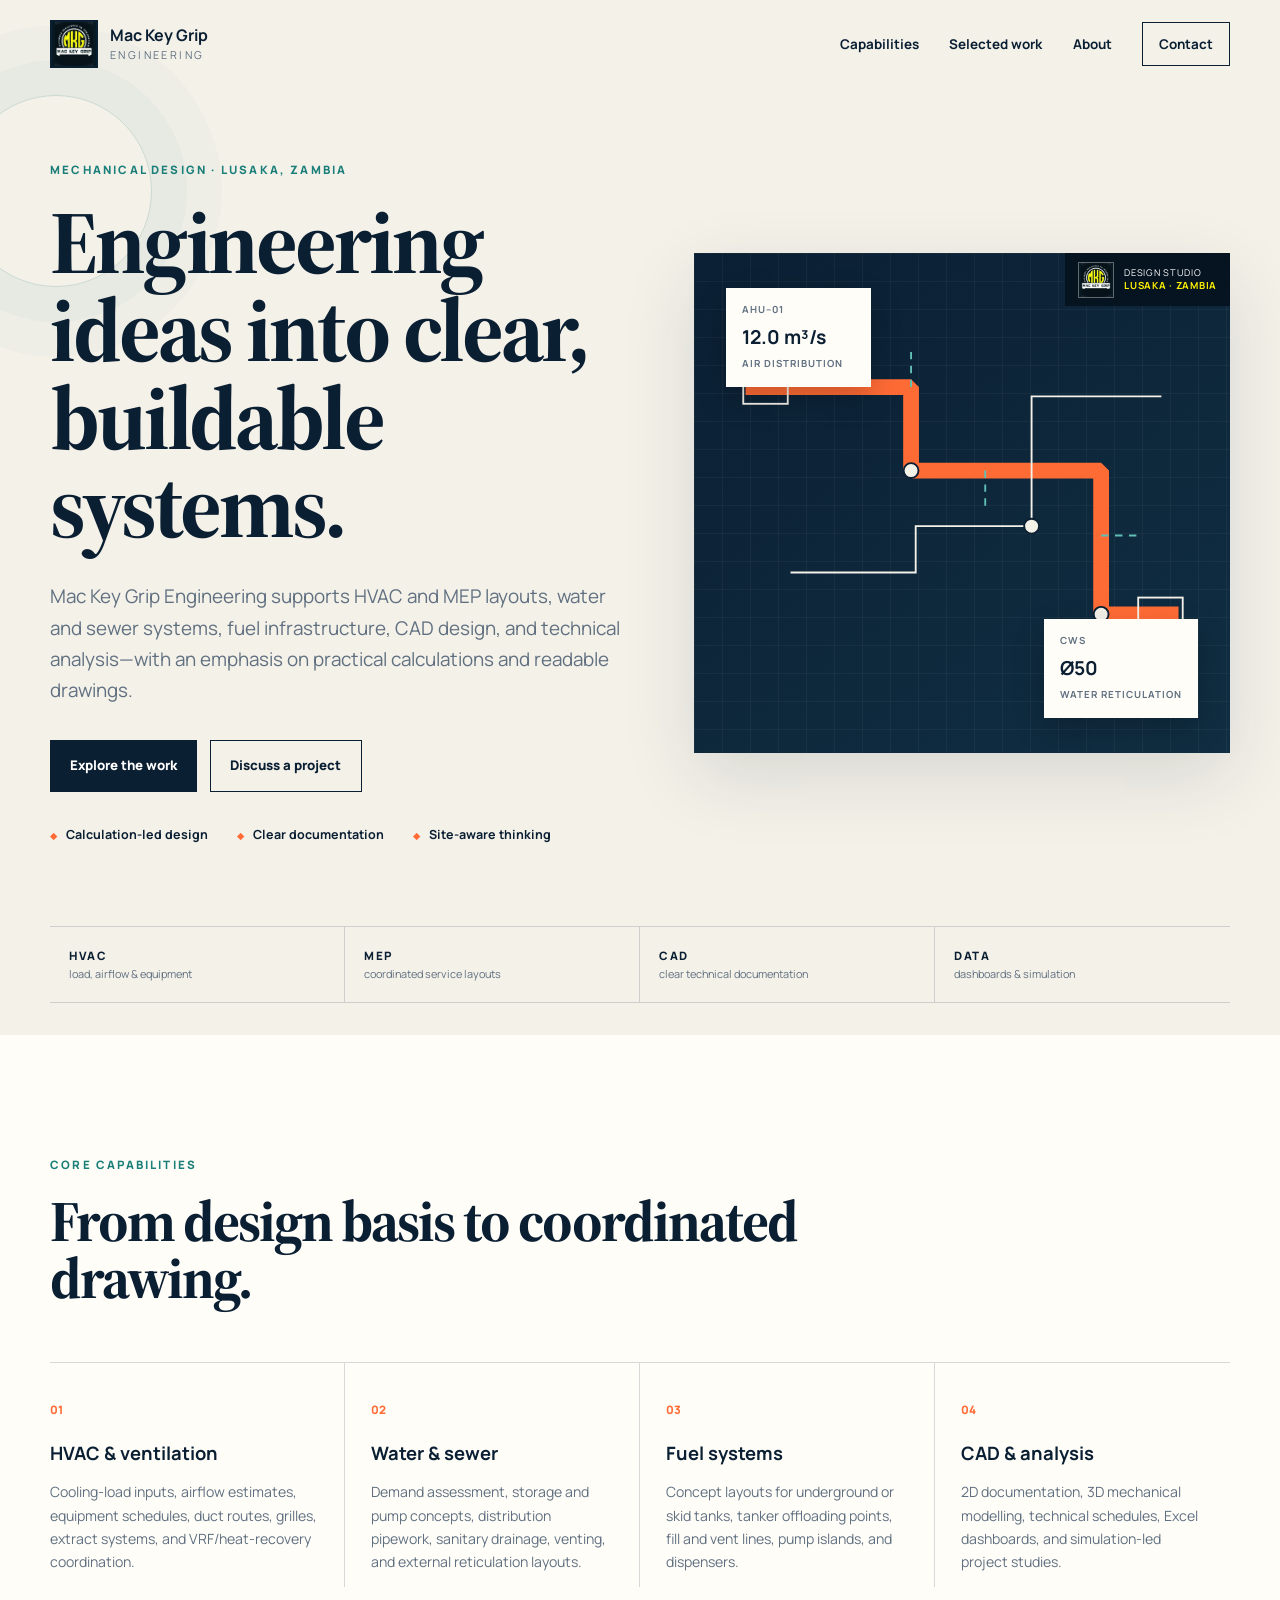
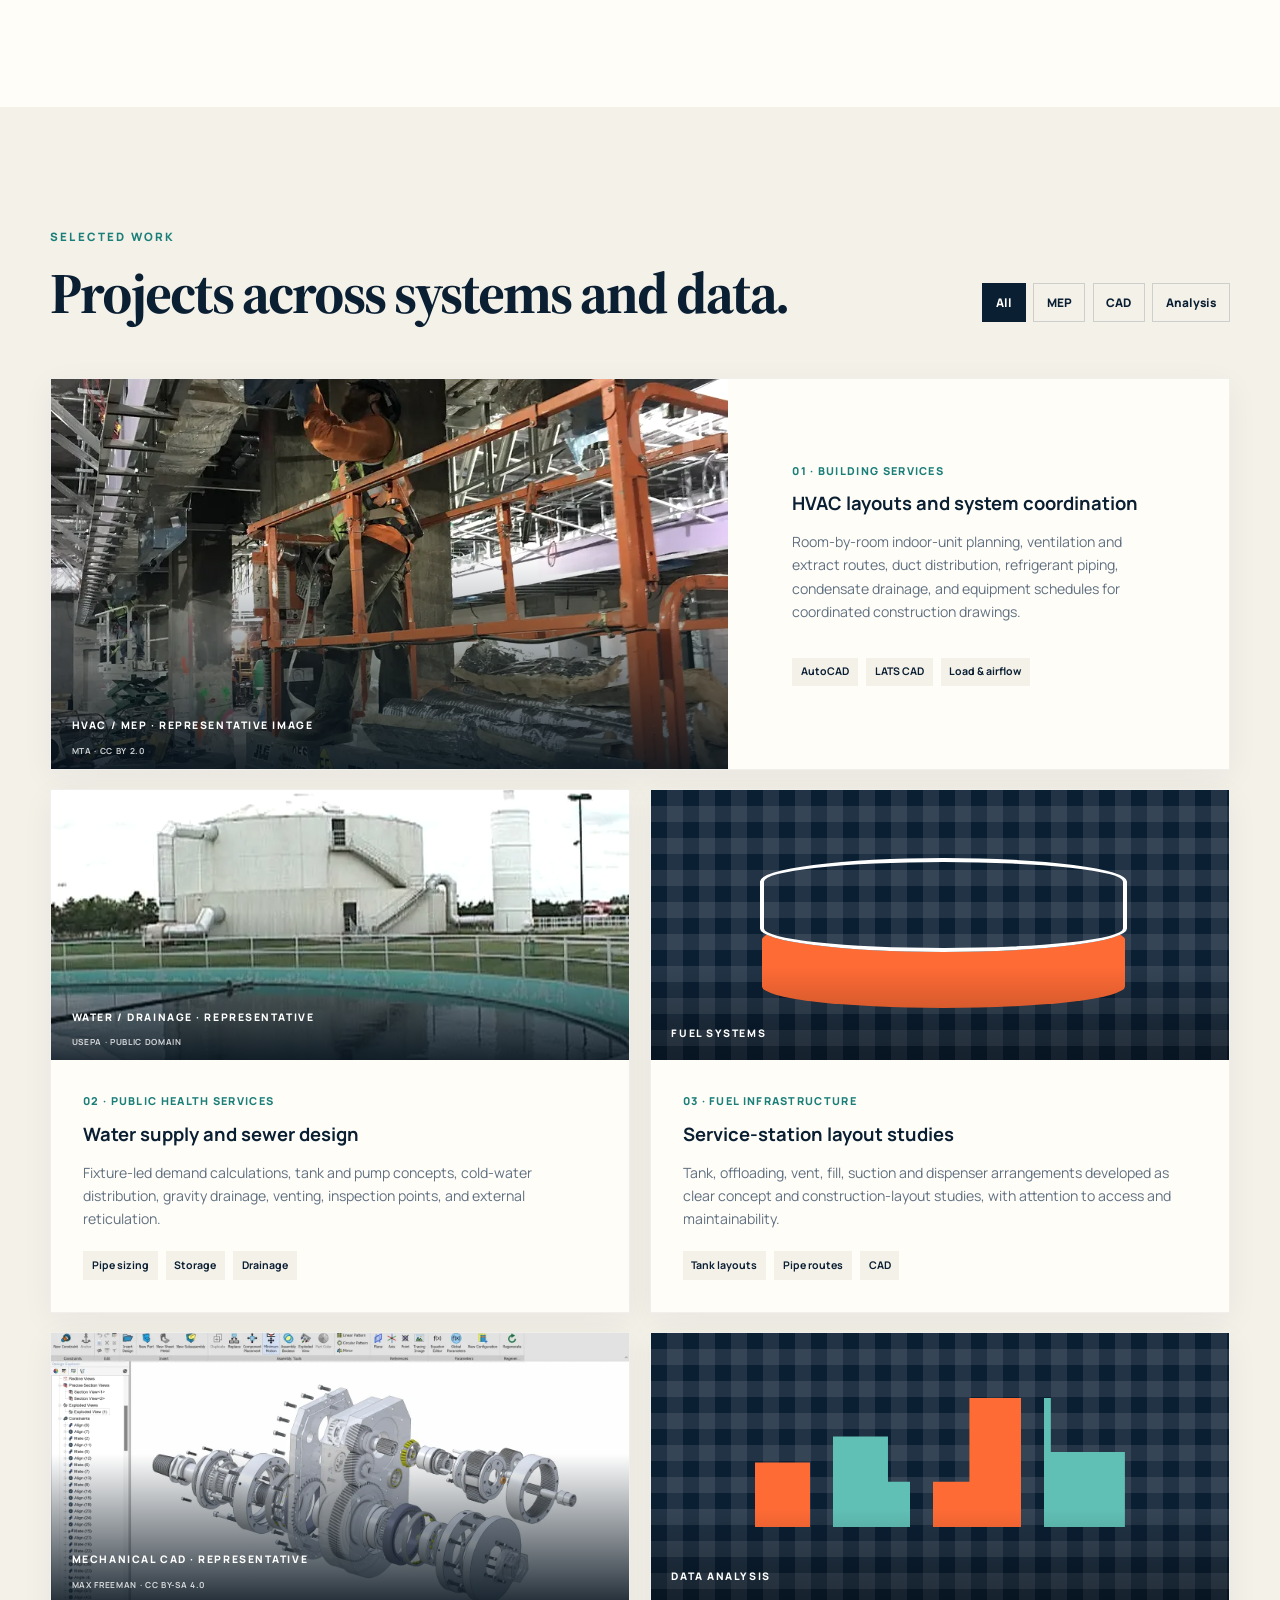
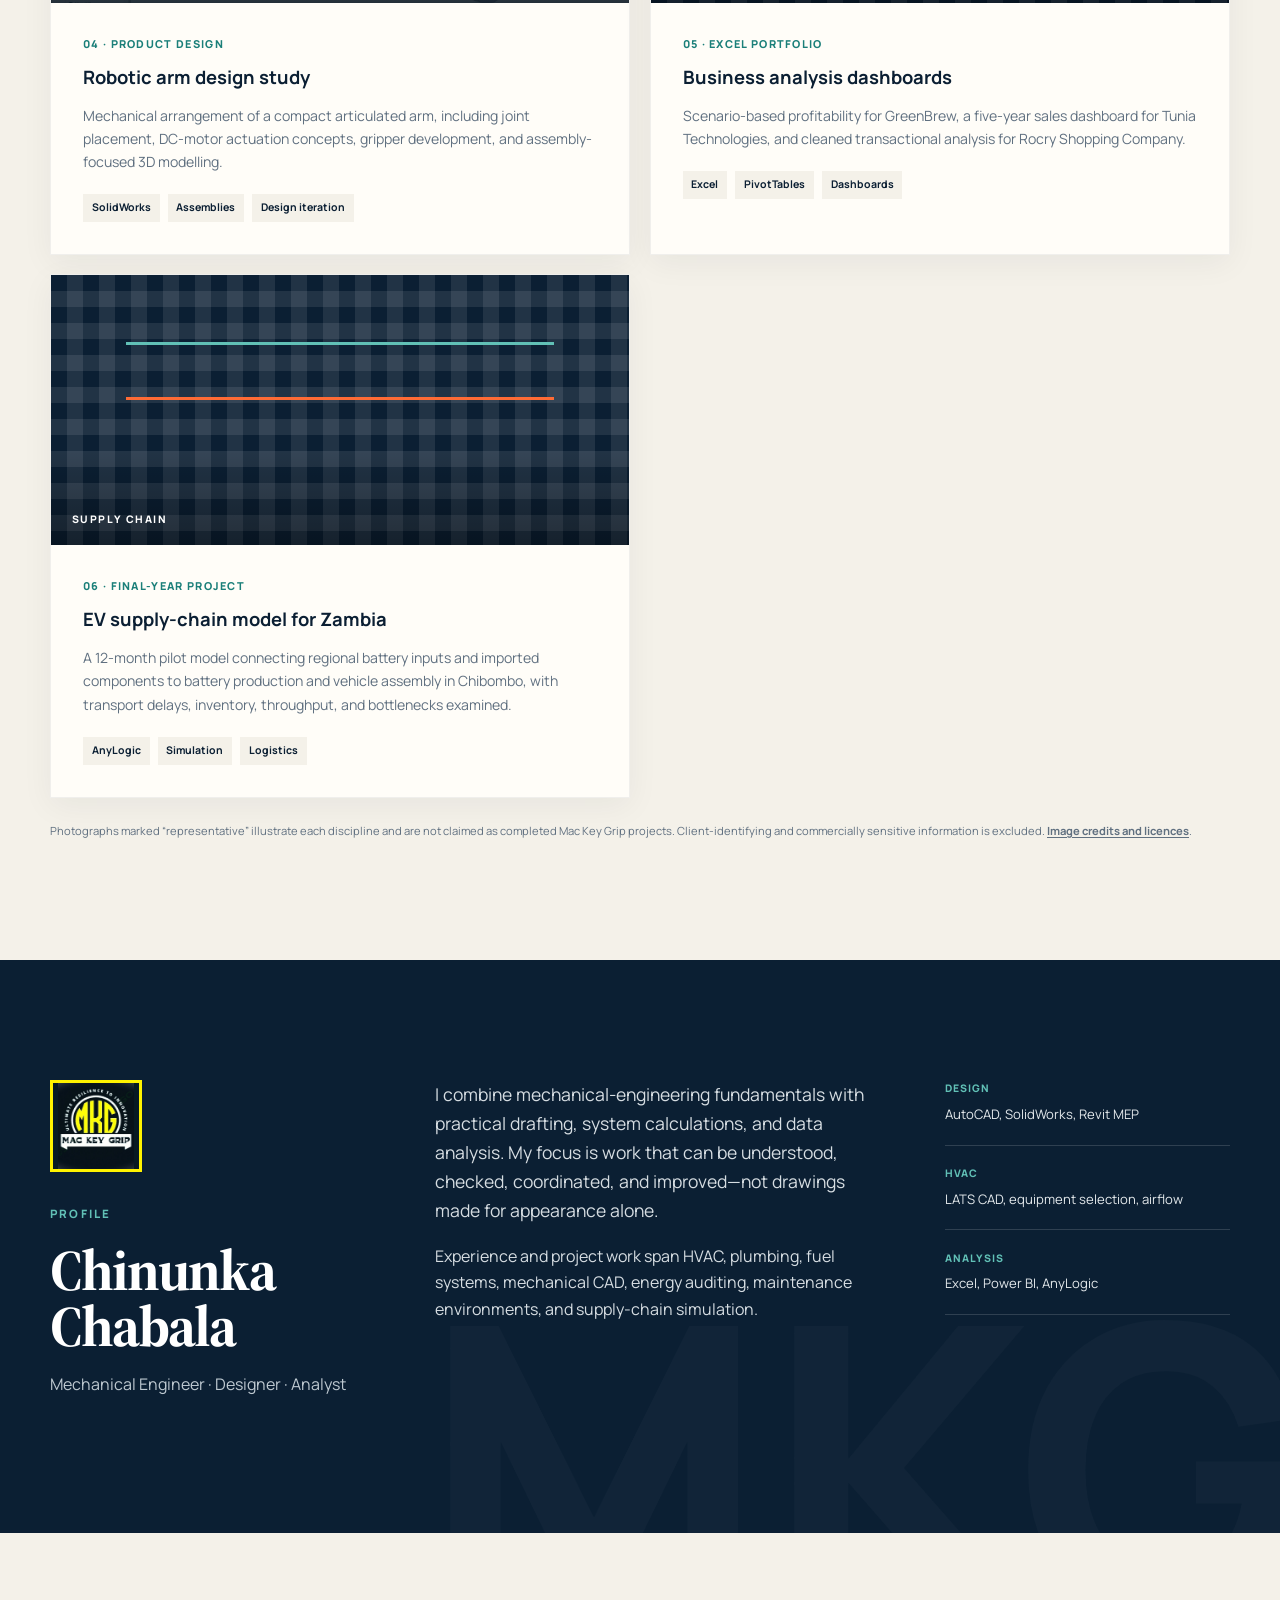
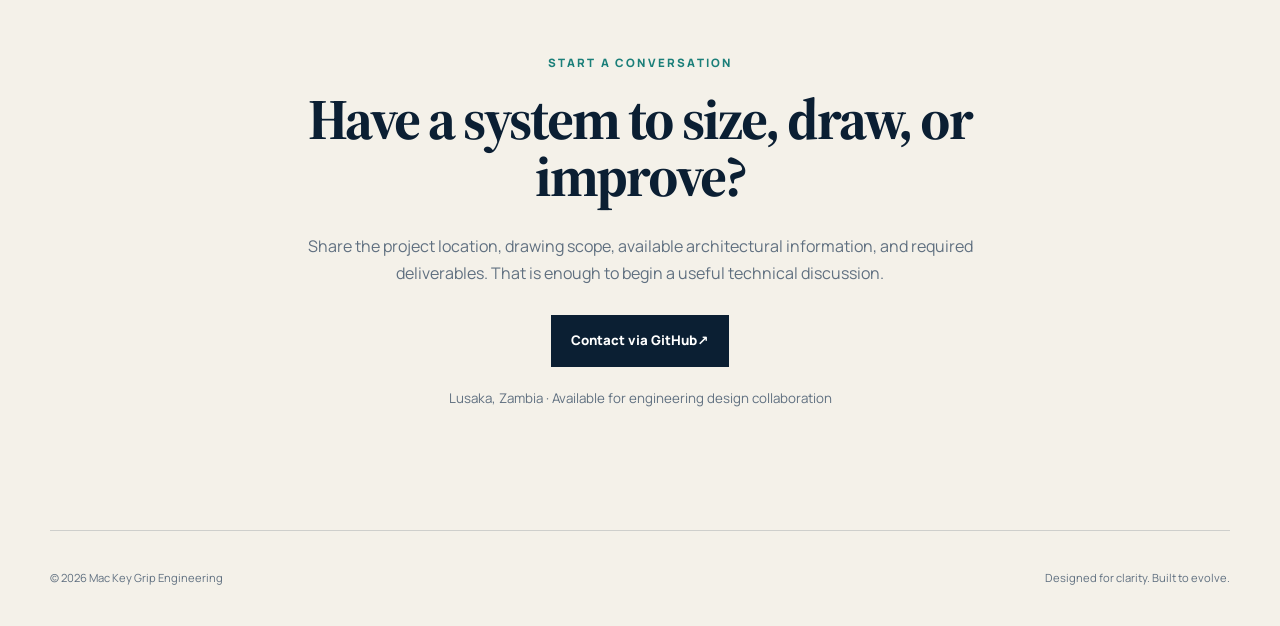
==== commit 89fbccc2: "Restore original Mac Key Grip logo" ====
--- a/index.html
+++ b/index.html
@@ -9,7 +9,7 @@
   <meta property="og:description" content="Practical HVAC, MEP, fuel-system, CAD and engineering-analysis work from Lusaka, Zambia.">
   <meta property="og:image" content="assets/brand/mac-key-grip-logo.jpg">
   <title>Mac Key Grip Engineering | Portfolio</title>
-  <link rel="icon" href="assets/brand/mac-key-grip-logo.jpg">
+  <link rel="icon" href="assets/brand/mac-key-grip-logo.jpg" type="image/jpeg">
   <link rel="preconnect" href="https://fonts.googleapis.com">
   <link rel="preconnect" href="https://fonts.gstatic.com" crossorigin>
   <link href="https://fonts.googleapis.com/css2?family=Manrope:wght@400;500;600;700;800&amp;family=Source+Serif+4:opsz,wght@8..60,600&amp;display=swap" rel="stylesheet">
@@ -73,14 +73,14 @@
         <div class="filters" role="group" aria-label="Filter projects"><button class="filter active" type="button" data-filter="all" aria-pressed="true">All</button><button class="filter" type="button" data-filter="mep" aria-pressed="false">MEP</button><button class="filter" type="button" data-filter="cad" aria-pressed="false">CAD</button><button class="filter" type="button" data-filter="analysis" aria-pressed="false">Analysis</button></div>
       </div>
       <div class="project-grid">
-        <article class="project featured" data-category="mep"><div class="project-art hvac-art" role="img" aria-label="Stylized HVAC duct layout"><span>HVAC / MEP</span><b>01</b></div><div class="project-copy"><p class="project-no">01 · Building services</p><h3>HVAC layouts and system coordination</h3><p>Room-by-room indoor-unit planning, ventilation and extract routes, duct distribution, refrigerant piping, condensate drainage, and equipment schedules for coordinated construction drawings.</p><ul class="tags"><li>AutoCAD</li><li>LATS CAD</li><li>Load &amp; airflow</li></ul></div></article>
-        <article class="project" data-category="mep"><div class="project-art water-art" role="img" aria-label="Stylized water and sewer pipe network"><span>WATER / DRAINAGE</span></div><div class="project-copy"><p class="project-no">02 · Public health services</p><h3>Water supply and sewer design</h3><p>Fixture-led demand calculations, tank and pump concepts, cold-water distribution, gravity drainage, venting, inspection points, and external reticulation.</p><ul class="tags"><li>Pipe sizing</li><li>Storage</li><li>Drainage</li></ul></div></article>
+        <article class="project featured" data-category="mep"><div class="project-art hvac-art has-photo"><img src="assets/reference/hvac-ductwork.webp" alt="Reference photograph of commercial HVAC ductwork installation"><span>HVAC / MEP · REPRESENTATIVE IMAGE</span><a class="image-credit" href="https://commons.wikimedia.org/wiki/File:HVAC_duct_installation_in_the_back_of_house_area_in_the_LIRR_Passenger_Concourse._06-07-2019_(48020941856).jpg" target="_blank" rel="noreferrer">MTA · CC BY 2.0</a><b>01</b></div><div class="project-copy"><p class="project-no">01 · Building services</p><h3>HVAC layouts and system coordination</h3><p>Room-by-room indoor-unit planning, ventilation and extract routes, duct distribution, refrigerant piping, condensate drainage, and equipment schedules for coordinated construction drawings.</p><ul class="tags"><li>AutoCAD</li><li>LATS CAD</li><li>Load &amp; airflow</li></ul></div></article>
+        <article class="project" data-category="mep"><div class="project-art water-art has-photo"><img src="assets/reference/water-pipework.webp" alt="Reference photograph of a drinking-water treatment facility"><span>WATER / DRAINAGE · REPRESENTATIVE</span><a class="image-credit" href="https://commons.wikimedia.org/wiki/File:Drinking_Water_Facility_(15174699506).jpg" target="_blank" rel="noreferrer">USEPA · PUBLIC DOMAIN</a></div><div class="project-copy"><p class="project-no">02 · Public health services</p><h3>Water supply and sewer design</h3><p>Fixture-led demand calculations, tank and pump concepts, cold-water distribution, gravity drainage, venting, inspection points, and external reticulation.</p><ul class="tags"><li>Pipe sizing</li><li>Storage</li><li>Drainage</li></ul></div></article>
         <article class="project" data-category="mep cad"><div class="project-art fuel-art" role="img" aria-label="Stylized fuel tank and dispenser layout"><span>FUEL SYSTEMS</span></div><div class="project-copy"><p class="project-no">03 · Fuel infrastructure</p><h3>Service-station layout studies</h3><p>Tank, offloading, vent, fill, suction and dispenser arrangements developed as clear concept and construction-layout studies, with attention to access and maintainability.</p><ul class="tags"><li>Tank layouts</li><li>Pipe routes</li><li>CAD</li></ul></div></article>
-        <article class="project" data-category="cad"><div class="project-art cad-art" role="img" aria-label="Stylized mechanical CAD component"><span>MECHANICAL CAD</span></div><div class="project-copy"><p class="project-no">04 · Product design</p><h3>Robotic arm design study</h3><p>Mechanical arrangement of a compact articulated arm, including joint placement, DC-motor actuation concepts, gripper development, and assembly-focused 3D modelling.</p><ul class="tags"><li>SolidWorks</li><li>Assemblies</li><li>Design iteration</li></ul></div></article>
+        <article class="project" data-category="cad"><div class="project-art cad-art has-photo"><img src="assets/reference/cad-model.webp" alt="Reference screenshot of an exploded mechanical CAD assembly"><span>MECHANICAL CAD · REPRESENTATIVE</span><a class="image-credit" href="https://commons.wikimedia.org/wiki/File:Alibre_Design_Screenshot.jpg" target="_blank" rel="noreferrer">MAX FREEMAN · CC BY-SA 4.0</a></div><div class="project-copy"><p class="project-no">04 · Product design</p><h3>Robotic arm design study</h3><p>Mechanical arrangement of a compact articulated arm, including joint placement, DC-motor actuation concepts, gripper development, and assembly-focused 3D modelling.</p><ul class="tags"><li>SolidWorks</li><li>Assemblies</li><li>Design iteration</li></ul></div></article>
         <article class="project" data-category="analysis"><div class="project-art data-art" role="img" aria-label="Stylized analytical dashboard"><span>DATA ANALYSIS</span></div><div class="project-copy"><p class="project-no">05 · Excel portfolio</p><h3>Business analysis dashboards</h3><p>Scenario-based profitability for GreenBrew, a five-year sales dashboard for Tunia Technologies, and cleaned transactional analysis for Rocry Shopping Company.</p><ul class="tags"><li>Excel</li><li>PivotTables</li><li>Dashboards</li></ul></div></article>
         <article class="project" data-category="analysis"><div class="project-art ev-art" role="img" aria-label="Stylized Zambia electric vehicle supply chain"><span>SUPPLY CHAIN</span></div><div class="project-copy"><p class="project-no">06 · Final-year project</p><h3>EV supply-chain model for Zambia</h3><p>A 12-month pilot model connecting regional battery inputs and imported components to battery production and vehicle assembly in Chibombo, with transport delays, inventory, throughput, and bottlenecks examined.</p><ul class="tags"><li>AnyLogic</li><li>Simulation</li><li>Logistics</li></ul></div></article>
       </div>
-      <p class="confidentiality">Portfolio visuals are representative. Client-identifying and commercially sensitive drawing information is excluded.</p>
+      <p class="confidentiality">Photographs marked “representative” illustrate each discipline and are not claimed as completed Mac Key Grip projects. Client-identifying and commercially sensitive information is excluded. <a href="CREDITS.md">Image credits and licences</a>.</p>
     </section>
 
     <section class="section about" id="about"><div class="about-card">
--- a/styles.css
+++ b/styles.css
@@ -27,6 +27,14 @@
 .project:hover{transform:translateY(-4px);box-shadow:0 18px 45px rgba(11,31,51,.11)}
 .project-art>b{position:absolute;z-index:2;right:1.3rem;top:.7rem;color:rgba(255,255,255,.18);font-family:"Source Serif 4",serif;font-size:5rem;line-height:1}
 .project-art>img{position:absolute;inset:0;width:100%;height:100%;object-fit:cover;z-index:0}
+.project-art.has-photo:before{display:none}
+.project-art.has-photo:after{z-index:1;height:55%;background:linear-gradient(transparent,rgba(5,18,29,.88))}
+.project-art.has-photo>img{filter:saturate(.82) contrast(1.04);transition:transform .45s,filter .45s}
+.project:hover .project-art.has-photo>img{transform:scale(1.025);filter:saturate(1) contrast(1.03)}
+.project-art.has-photo>span{right:1rem;bottom:2.15rem}
+.image-credit{position:absolute;z-index:2;left:1.3rem;bottom:.72rem;color:rgba(255,255,255,.78);font-size:.52rem;font-weight:700;letter-spacing:.08em;text-decoration:none}
+.image-credit:hover{color:white;text-decoration:underline}
+.confidentiality a{font-weight:700;text-underline-offset:2px}
 .about{position:relative;overflow:hidden}
 .about:after{content:"MKG";position:absolute;right:-2rem;bottom:-8rem;color:rgba(255,255,255,.025);font-weight:800;font-size:25rem;line-height:1}
 .about-card{position:relative;z-index:1}
@@ -34,3 +42,6 @@
 
 @media(max-width:900px){.scope-strip{grid-template-columns:1fr 1fr}.scope-strip p:nth-child(2){border-right:0}}
 @media(max-width:680px){.brand-logo{width:42px;height:42px}.hero-badge{display:none}.scope-strip{grid-template-columns:1fr;margin-top:0}.scope-strip p{border-right:0;border-bottom:1px solid var(--line)}.scope-strip p:last-child{border-bottom:0}}
+
+/* Preserve the supplied company logo without cropping or redesigning it. */
+.brand-logo,.hero-badge img,.profile-heading>img{object-fit:contain;object-position:center;background:#071a23}
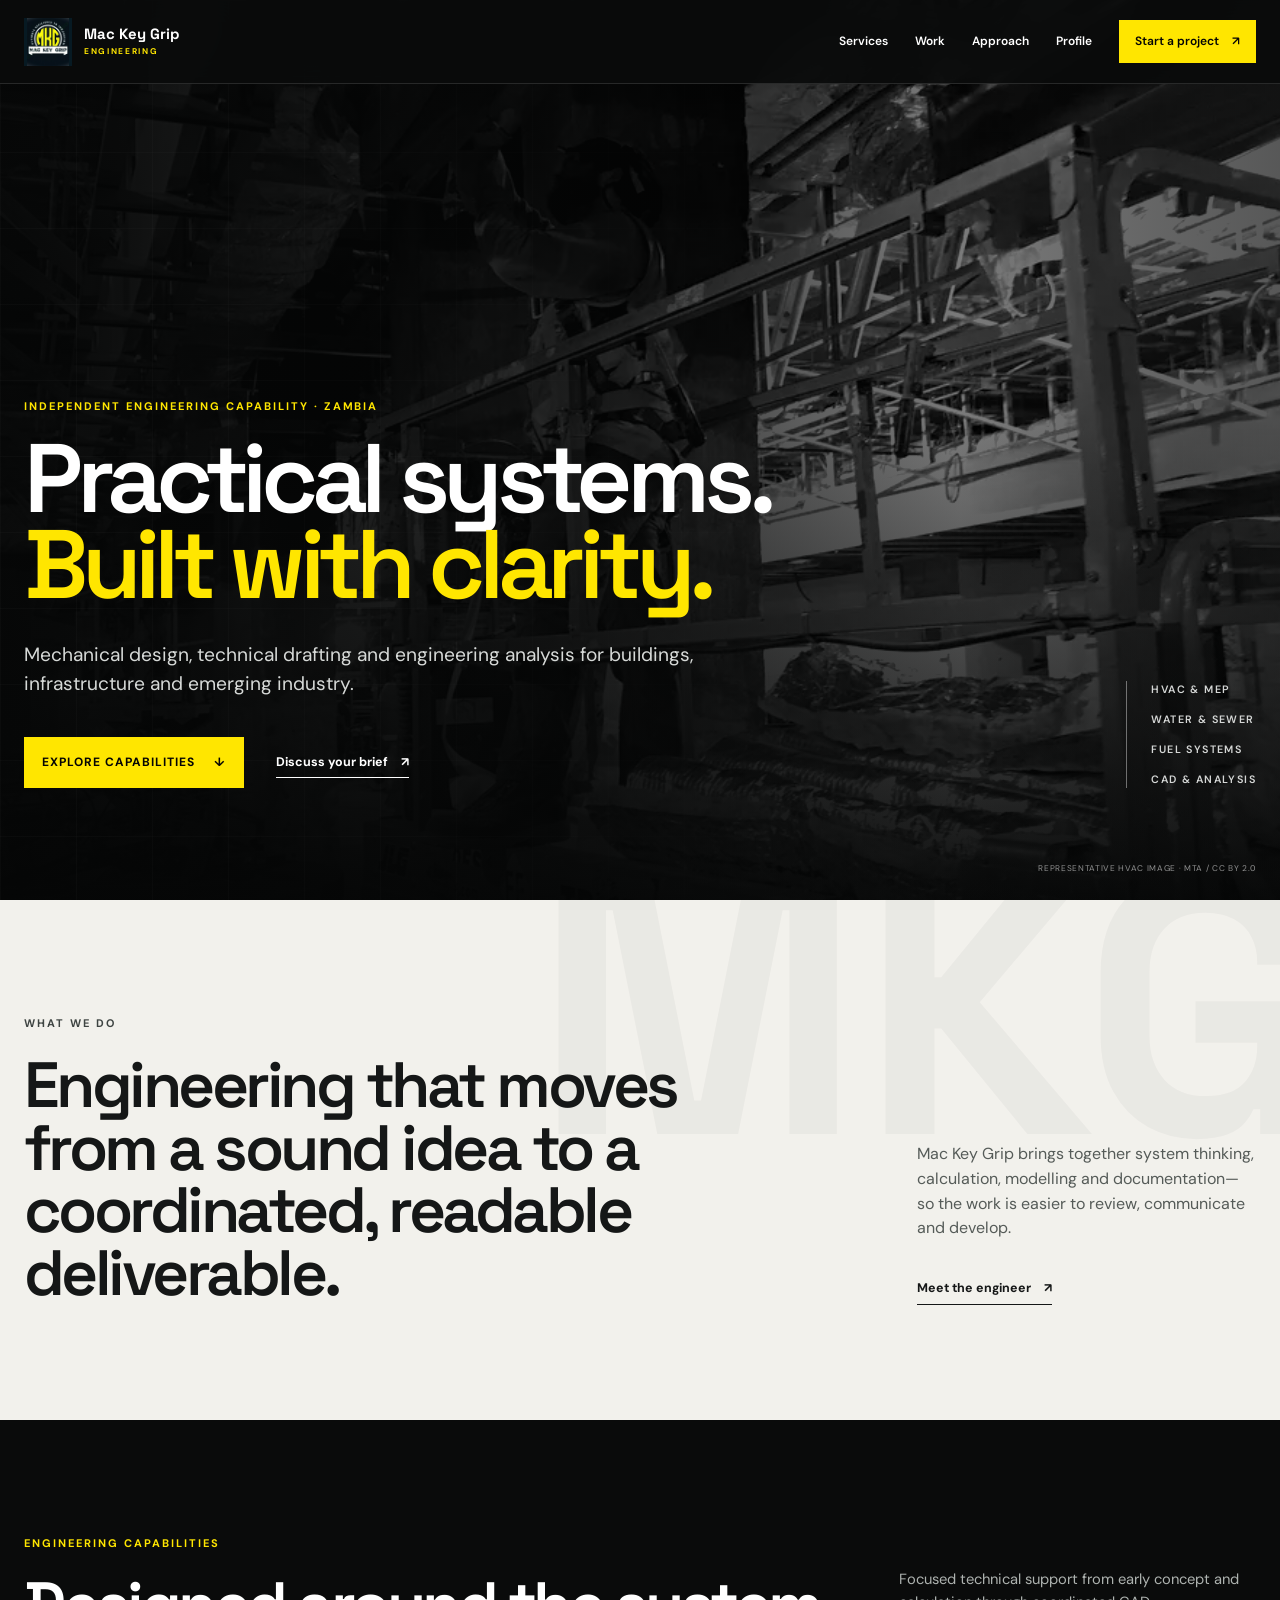
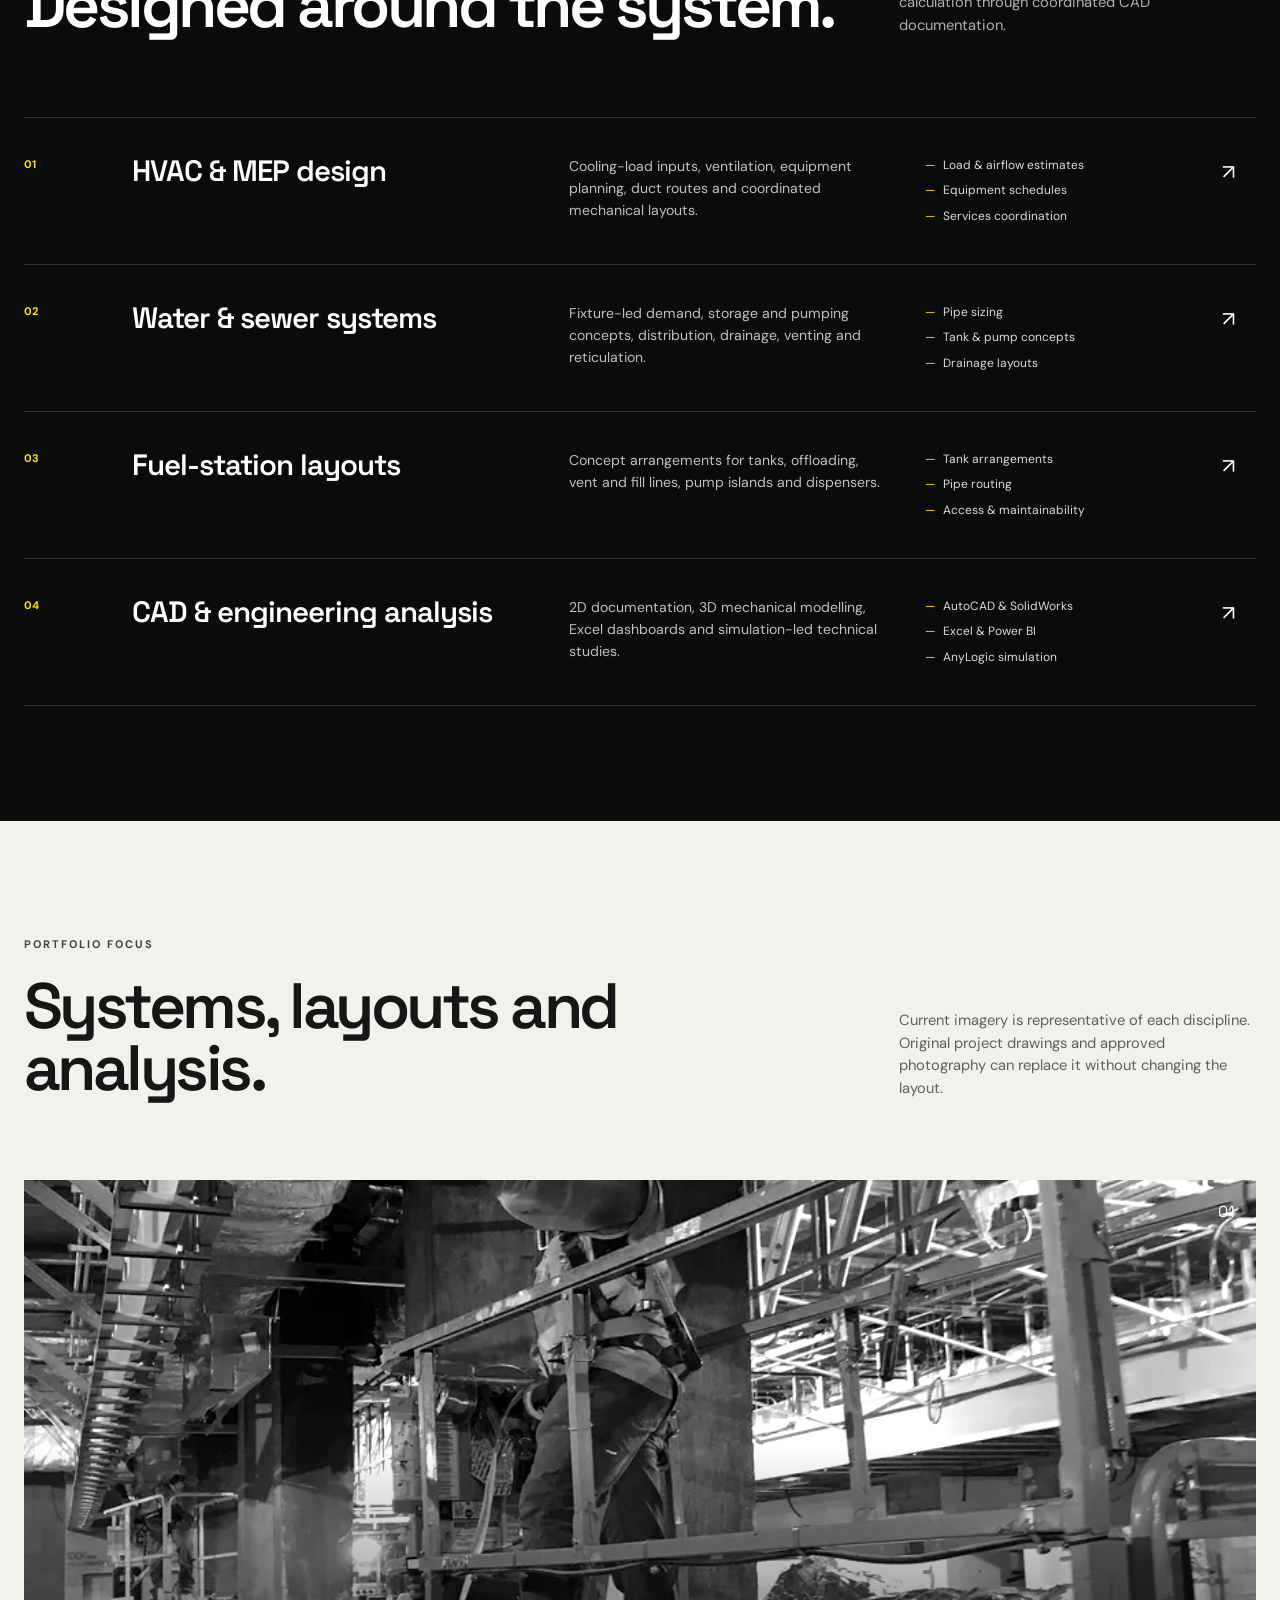
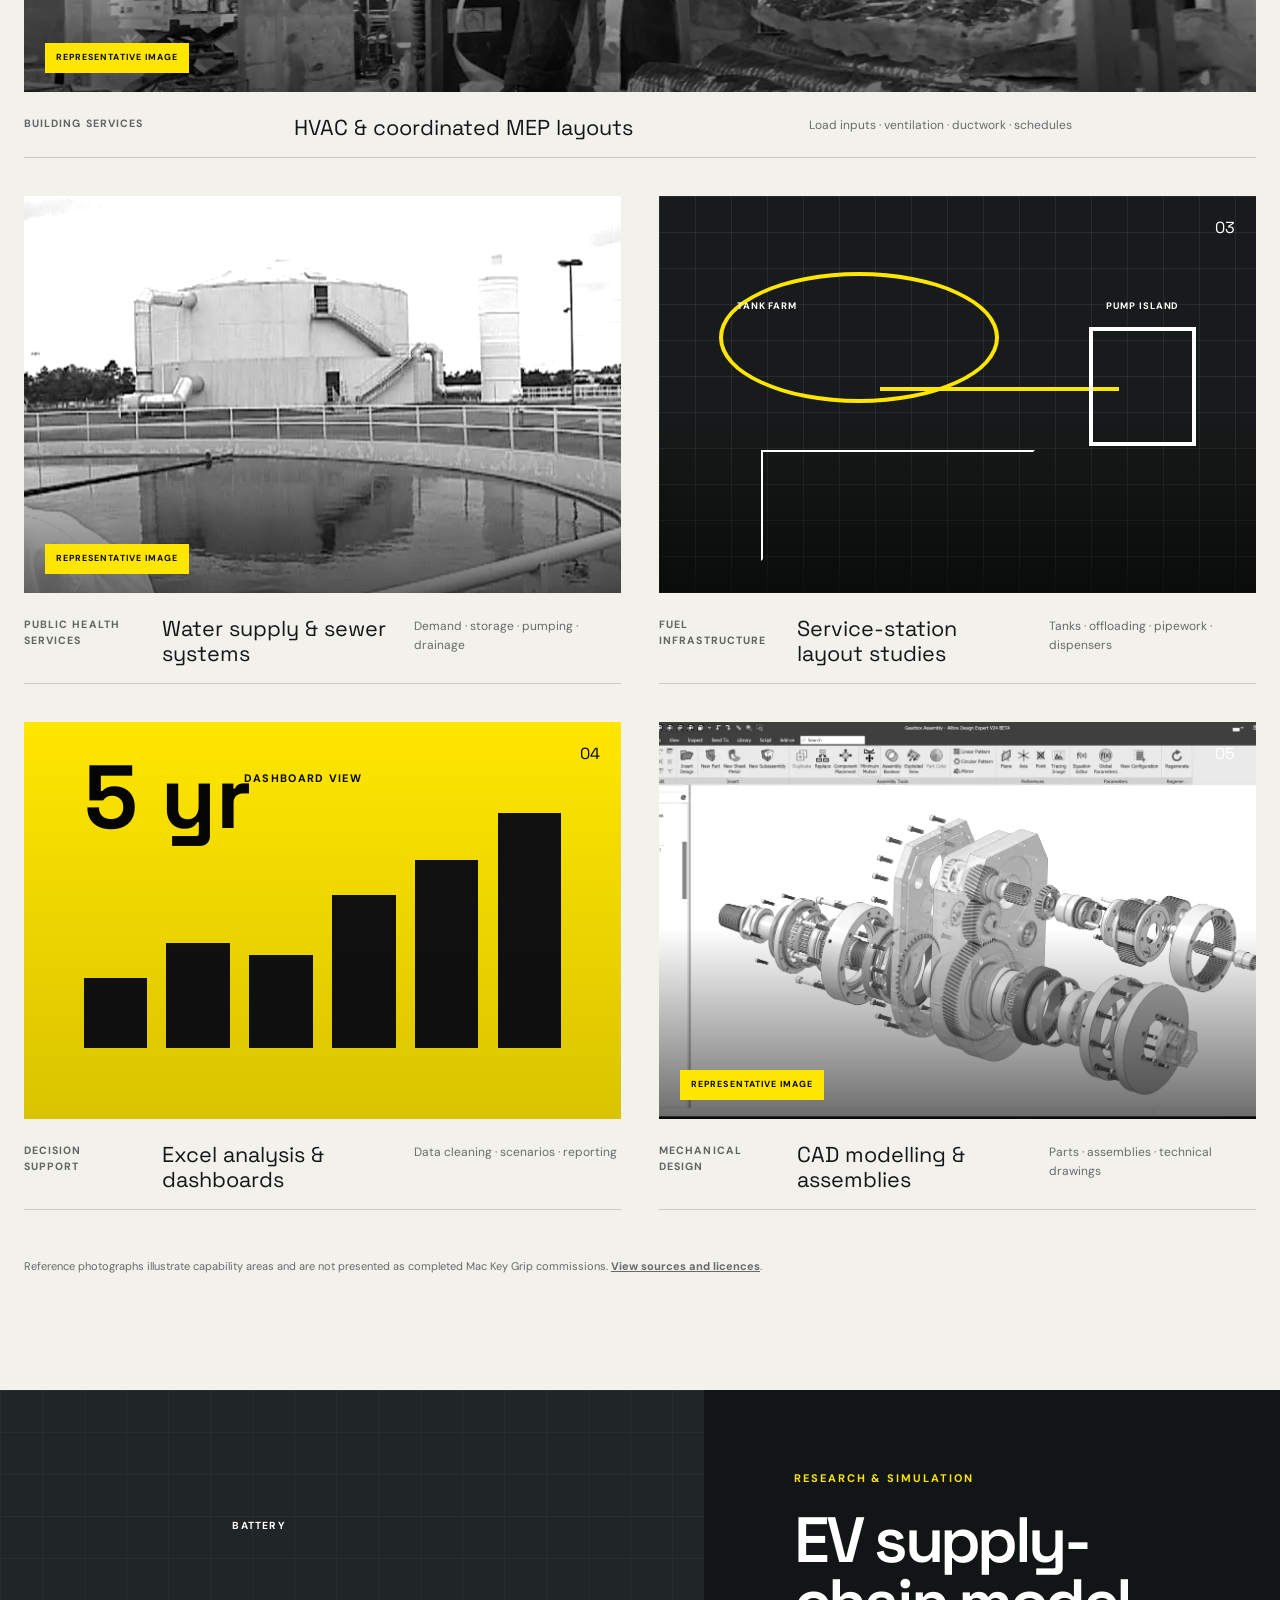
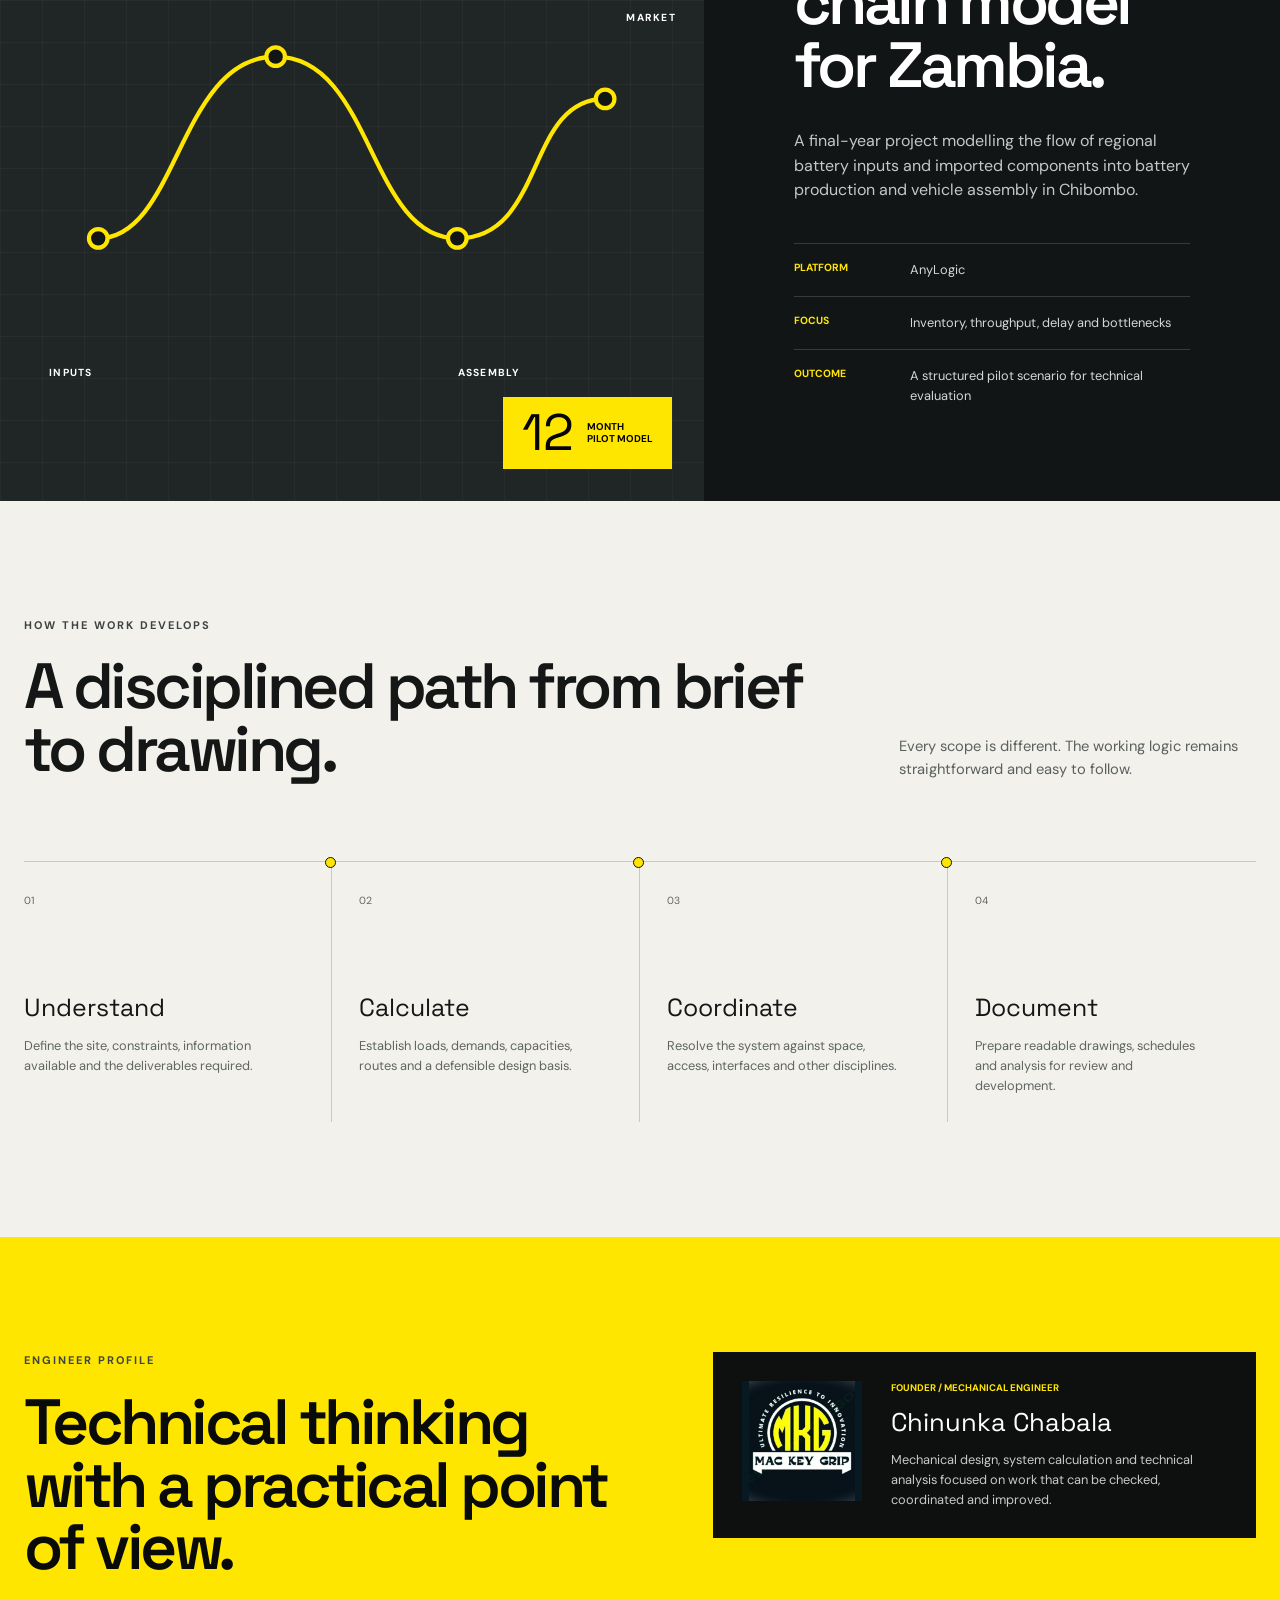
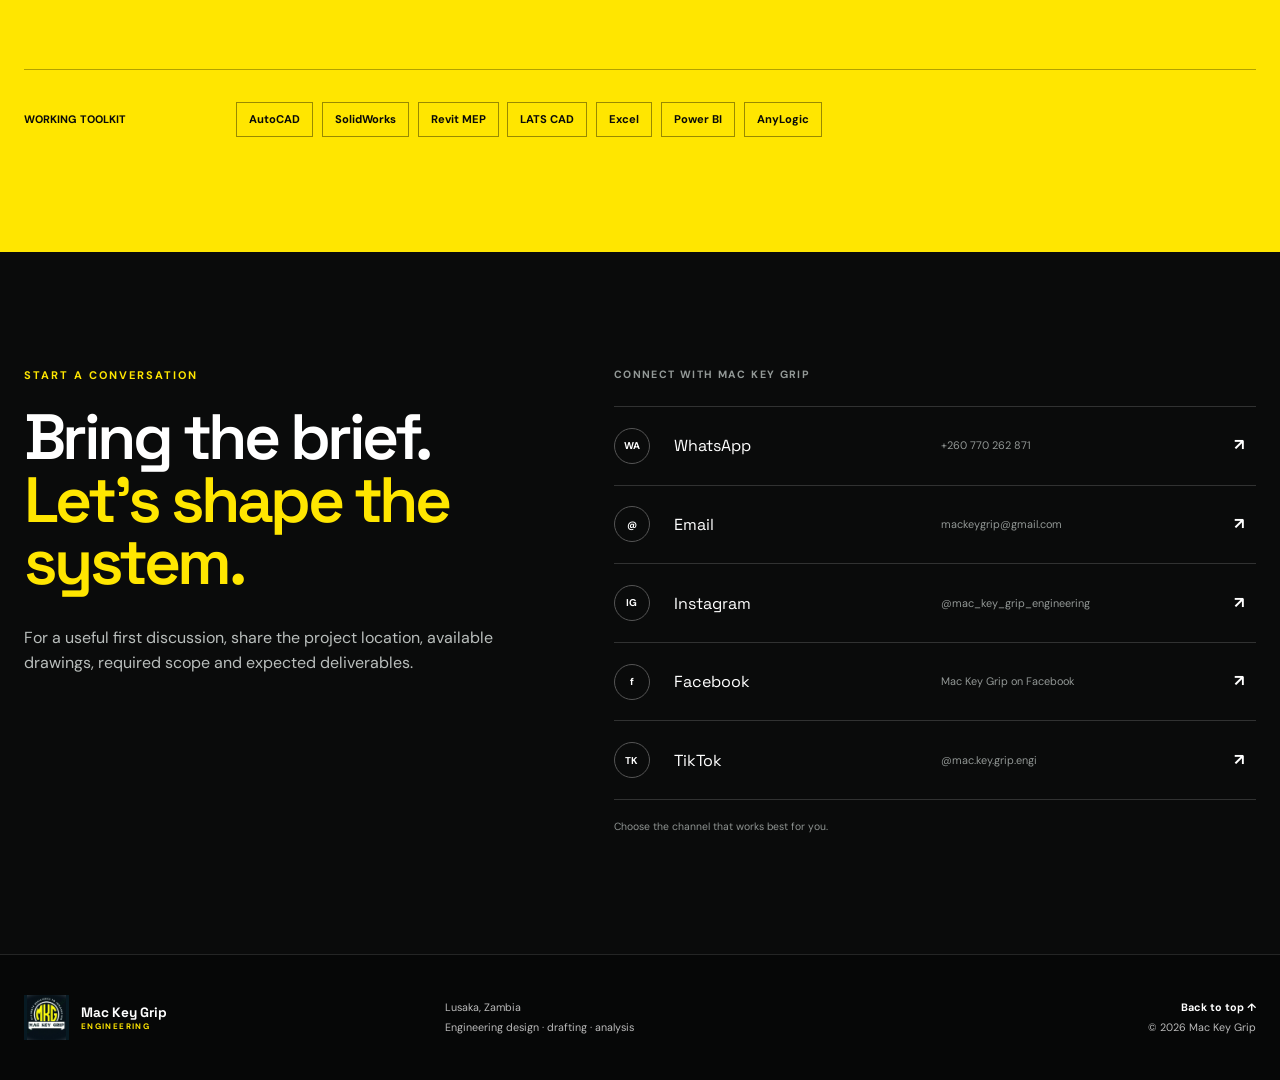
==== commit ad7d22bd: "Publish corporate redesign and official contact links" ====
--- a/index.html
+++ b/index.html
@@ -1,96 +1,79 @@
 <!doctype html>
 <html lang="en">
 <head>
-  <meta charset="utf-8">
-  <meta name="viewport" content="width=device-width, initial-scale=1">
-  <meta name="description" content="Engineering portfolio of Chinunka Chabala and Mac Key Grip Engineering: HVAC, MEP, fuel systems, CAD, data analysis, and supply-chain modelling.">
-  <meta name="theme-color" content="#0b1f33">
-  <meta property="og:title" content="Mac Key Grip Engineering | Portfolio">
-  <meta property="og:description" content="Practical HVAC, MEP, fuel-system, CAD and engineering-analysis work from Lusaka, Zambia.">
-  <meta property="og:image" content="assets/brand/mac-key-grip-logo.jpg">
-  <title>Mac Key Grip Engineering | Portfolio</title>
-  <link rel="icon" href="assets/brand/mac-key-grip-logo.jpg" type="image/jpeg">
-  <link rel="preconnect" href="https://fonts.googleapis.com">
-  <link rel="preconnect" href="https://fonts.gstatic.com" crossorigin>
-  <link href="https://fonts.googleapis.com/css2?family=Manrope:wght@400;500;600;700;800&amp;family=Source+Serif+4:opsz,wght@8..60,600&amp;display=swap" rel="stylesheet">
-  <link rel="stylesheet" href="styles.css">
-  <script src="script.js" defer></script>
+<meta charset="utf-8"><meta name="viewport" content="width=device-width, initial-scale=1">
+<meta name="description" content="Mac Key Grip Engineering provides HVAC and MEP design, water and sewer layouts, fuel-station concepts, CAD services and engineering analysis in Zambia.">
+<meta name="author" content="Chinunka Chabala, Mac Key Grip Engineering"><meta name="robots" content="index, follow, max-image-preview:large"><meta name="theme-color" content="#0a0b0b">
+<link rel="canonical" href="https://mackeygrip.github.io/">
+<meta property="og:type" content="website"><meta property="og:locale" content="en_ZM"><meta property="og:site_name" content="Mac Key Grip Engineering">
+<meta property="og:title" content="Mac Key Grip Engineering | Practical Engineering Design"><meta property="og:description" content="HVAC, MEP, water, sewer, fuel-system, CAD and engineering-analysis capability based in Lusaka, Zambia."><meta property="og:url" content="https://mackeygrip.github.io/"><meta property="og:image" content="https://mackeygrip.github.io/assets/brand/mac-key-grip-logo.jpg"><meta property="og:image:alt" content="Mac Key Grip company logo">
+<meta name="twitter:card" content="summary_large_image"><meta name="twitter:title" content="Mac Key Grip Engineering | Practical Engineering Design"><meta name="twitter:description" content="Engineering design, drafting and analysis capability based in Lusaka, Zambia."><meta name="twitter:image" content="https://mackeygrip.github.io/assets/brand/mac-key-grip-logo.jpg">
+<title>Mac Key Grip Engineering | Practical Engineering Design</title>
+<link rel="icon" href="assets/brand/mac-key-grip-logo.jpg" type="image/jpeg">
+<link rel="preconnect" href="https://fonts.googleapis.com"><link rel="preconnect" href="https://fonts.gstatic.com" crossorigin>
+<link href="https://fonts.googleapis.com/css2?family=DM+Sans:wght@400;500;600;700&amp;family=Space+Grotesk:wght@500;600;700&amp;display=swap" rel="stylesheet">
+<link rel="stylesheet" href="styles.css"><script src="script.js" defer></script>
+<script type="application/ld+json">{"@context":"https://schema.org","@type":"ProfessionalService","@id":"https://mackeygrip.github.io/#business","name":"Mac Key Grip Engineering","url":"https://mackeygrip.github.io/","logo":"https://mackeygrip.github.io/assets/brand/mac-key-grip-logo.jpg","image":"https://mackeygrip.github.io/assets/brand/mac-key-grip-logo.jpg","email":"mailto:mackeygrip@gmail.com","telephone":"+260770262871","description":"Engineering design and analysis capability covering HVAC, MEP coordination, water and sewer systems, fuel-station concepts, mechanical CAD and technical data analysis.","founder":{"@type":"Person","name":"Chinunka Chabala","jobTitle":"Mechanical Engineer"},"address":{"@type":"PostalAddress","addressLocality":"Lusaka","addressCountry":"ZM"},"areaServed":{"@type":"Country","name":"Zambia"},"sameAs":["https://www.instagram.com/mac_key_grip_engineering","https://www.tiktok.com/@mac.key.grip.engi","https://www.facebook.com/itxchinunkadat.brainboxer"],"knowsAbout":["HVAC design","MEP coordination","Water supply design","Sewer and drainage design","Fuel-station layouts","Mechanical CAD","Engineering data analysis"]}</script>
 </head>
 <body>
-  <a class="skip-link" href="#main">Skip to content</a>
-  <header class="site-header">
-    <a class="brand" href="#top" aria-label="Mac Key Grip Engineering home">
-      <img class="brand-logo" src="assets/brand/mac-key-grip-logo.jpg" alt="">
-      <span><strong>Mac Key Grip</strong><small>Engineering</small></span>
-    </a>
-    <button class="menu-toggle" type="button" aria-expanded="false" aria-controls="site-nav">Menu</button>
-    <nav id="site-nav" aria-label="Primary navigation">
-      <a href="#services">Capabilities</a><a href="#work">Selected work</a><a href="#about">About</a><a class="nav-cta" href="#contact">Contact</a>
-    </nav>
-  </header>
-
-  <main id="main">
-    <section class="hero" id="top">
-      <div class="hero-copy">
-        <p class="eyebrow">Mechanical design · Lusaka, Zambia</p>
-        <h1>Engineering ideas into clear, buildable systems.</h1>
-        <p class="hero-lead">Mac Key Grip Engineering supports HVAC and MEP layouts, water and sewer systems, fuel infrastructure, CAD design, and technical analysis—with an emphasis on practical calculations and readable drawings.</p>
-        <div class="hero-actions"><a class="button primary" href="#work">Explore the work</a><a class="button secondary" href="#contact">Discuss a project</a></div>
-        <ul class="hero-points" aria-label="Working principles"><li>Calculation-led design</li><li>Clear documentation</li><li>Site-aware thinking</li></ul>
-      </div>
-      <div class="hero-visual" aria-label="Abstract engineering drawing composition">
-        <div class="drawing-grid"></div>
-        <div class="hero-badge"><img src="assets/brand/mac-key-grip-logo.jpg" alt="Mac Key Grip logo"><span>Design studio<br><strong>Lusaka · Zambia</strong></span></div>
-        <div class="drawing-card card-a"><span>AHU–01</span><strong>12.0 m³/s</strong><small>Air distribution</small></div>
-        <div class="drawing-card card-b"><span>CWS</span><strong>Ø50</strong><small>Water reticulation</small></div>
-        <svg viewBox="0 0 520 420" role="img" aria-label="Diagram combining duct and piping routes">
-          <path class="line heavy" d="M35 85H205V175H410V330H485"/><path class="line" d="M75 285H210V235H335V95H475"/><path class="line fine" d="M205 85V45M285 175V215M410 245H455"/>
-          <circle cx="205" cy="175" r="8"/><circle cx="335" cy="235" r="8"/><circle cx="410" cy="330" r="8"/><rect x="24" y="67" width="48" height="36"/><rect x="450" y="312" width="48" height="36"/>
-        </svg>
-      </div>
-    </section>
-
-    <section class="scope-strip" aria-label="Engineering service areas">
-      <p><span>HVAC</span> load, airflow &amp; equipment</p>
-      <p><span>MEP</span> coordinated service layouts</p>
-      <p><span>CAD</span> clear technical documentation</p>
-      <p><span>DATA</span> dashboards &amp; simulation</p>
-    </section>
-
-    <section class="section intro" id="services">
-      <div class="section-heading"><p class="eyebrow">Core capabilities</p><h2>From design basis to coordinated drawing.</h2></div>
-      <div class="capability-grid">
-        <article><span>01</span><h3>HVAC &amp; ventilation</h3><p>Cooling-load inputs, airflow estimates, equipment schedules, duct routes, grilles, extract systems, and VRF/heat-recovery coordination.</p></article>
-        <article><span>02</span><h3>Water &amp; sewer</h3><p>Demand assessment, storage and pump concepts, distribution pipework, sanitary drainage, venting, and external reticulation layouts.</p></article>
-        <article><span>03</span><h3>Fuel systems</h3><p>Concept layouts for underground or skid tanks, tanker offloading points, fill and vent lines, pump islands, and dispensers.</p></article>
-        <article><span>04</span><h3>CAD &amp; analysis</h3><p>2D documentation, 3D mechanical modelling, technical schedules, Excel dashboards, and simulation-led project studies.</p></article>
-      </div>
-    </section>
-
-    <section class="section work" id="work">
-      <div class="section-heading row-heading">
-        <div><p class="eyebrow">Selected work</p><h2>Projects across systems and data.</h2></div>
-        <div class="filters" role="group" aria-label="Filter projects"><button class="filter active" type="button" data-filter="all" aria-pressed="true">All</button><button class="filter" type="button" data-filter="mep" aria-pressed="false">MEP</button><button class="filter" type="button" data-filter="cad" aria-pressed="false">CAD</button><button class="filter" type="button" data-filter="analysis" aria-pressed="false">Analysis</button></div>
-      </div>
-      <div class="project-grid">
-        <article class="project featured" data-category="mep"><div class="project-art hvac-art has-photo"><img src="assets/reference/hvac-ductwork.webp" alt="Reference photograph of commercial HVAC ductwork installation"><span>HVAC / MEP · REPRESENTATIVE IMAGE</span><a class="image-credit" href="https://commons.wikimedia.org/wiki/File:HVAC_duct_installation_in_the_back_of_house_area_in_the_LIRR_Passenger_Concourse._06-07-2019_(48020941856).jpg" target="_blank" rel="noreferrer">MTA · CC BY 2.0</a><b>01</b></div><div class="project-copy"><p class="project-no">01 · Building services</p><h3>HVAC layouts and system coordination</h3><p>Room-by-room indoor-unit planning, ventilation and extract routes, duct distribution, refrigerant piping, condensate drainage, and equipment schedules for coordinated construction drawings.</p><ul class="tags"><li>AutoCAD</li><li>LATS CAD</li><li>Load &amp; airflow</li></ul></div></article>
-        <article class="project" data-category="mep"><div class="project-art water-art has-photo"><img src="assets/reference/water-pipework.webp" alt="Reference photograph of a drinking-water treatment facility"><span>WATER / DRAINAGE · REPRESENTATIVE</span><a class="image-credit" href="https://commons.wikimedia.org/wiki/File:Drinking_Water_Facility_(15174699506).jpg" target="_blank" rel="noreferrer">USEPA · PUBLIC DOMAIN</a></div><div class="project-copy"><p class="project-no">02 · Public health services</p><h3>Water supply and sewer design</h3><p>Fixture-led demand calculations, tank and pump concepts, cold-water distribution, gravity drainage, venting, inspection points, and external reticulation.</p><ul class="tags"><li>Pipe sizing</li><li>Storage</li><li>Drainage</li></ul></div></article>
-        <article class="project" data-category="mep cad"><div class="project-art fuel-art" role="img" aria-label="Stylized fuel tank and dispenser layout"><span>FUEL SYSTEMS</span></div><div class="project-copy"><p class="project-no">03 · Fuel infrastructure</p><h3>Service-station layout studies</h3><p>Tank, offloading, vent, fill, suction and dispenser arrangements developed as clear concept and construction-layout studies, with attention to access and maintainability.</p><ul class="tags"><li>Tank layouts</li><li>Pipe routes</li><li>CAD</li></ul></div></article>
-        <article class="project" data-category="cad"><div class="project-art cad-art has-photo"><img src="assets/reference/cad-model.webp" alt="Reference screenshot of an exploded mechanical CAD assembly"><span>MECHANICAL CAD · REPRESENTATIVE</span><a class="image-credit" href="https://commons.wikimedia.org/wiki/File:Alibre_Design_Screenshot.jpg" target="_blank" rel="noreferrer">MAX FREEMAN · CC BY-SA 4.0</a></div><div class="project-copy"><p class="project-no">04 · Product design</p><h3>Robotic arm design study</h3><p>Mechanical arrangement of a compact articulated arm, including joint placement, DC-motor actuation concepts, gripper development, and assembly-focused 3D modelling.</p><ul class="tags"><li>SolidWorks</li><li>Assemblies</li><li>Design iteration</li></ul></div></article>
-        <article class="project" data-category="analysis"><div class="project-art data-art" role="img" aria-label="Stylized analytical dashboard"><span>DATA ANALYSIS</span></div><div class="project-copy"><p class="project-no">05 · Excel portfolio</p><h3>Business analysis dashboards</h3><p>Scenario-based profitability for GreenBrew, a five-year sales dashboard for Tunia Technologies, and cleaned transactional analysis for Rocry Shopping Company.</p><ul class="tags"><li>Excel</li><li>PivotTables</li><li>Dashboards</li></ul></div></article>
-        <article class="project" data-category="analysis"><div class="project-art ev-art" role="img" aria-label="Stylized Zambia electric vehicle supply chain"><span>SUPPLY CHAIN</span></div><div class="project-copy"><p class="project-no">06 · Final-year project</p><h3>EV supply-chain model for Zambia</h3><p>A 12-month pilot model connecting regional battery inputs and imported components to battery production and vehicle assembly in Chibombo, with transport delays, inventory, throughput, and bottlenecks examined.</p><ul class="tags"><li>AnyLogic</li><li>Simulation</li><li>Logistics</li></ul></div></article>
-      </div>
-      <p class="confidentiality">Photographs marked “representative” illustrate each discipline and are not claimed as completed Mac Key Grip projects. Client-identifying and commercially sensitive information is excluded. <a href="CREDITS.md">Image credits and licences</a>.</p>
-    </section>
-
-    <section class="section about" id="about"><div class="about-card">
-      <div class="profile-heading"><img src="assets/brand/mac-key-grip-logo.jpg" alt="Mac Key Grip company logo"><div><p class="eyebrow">Profile</p><h2>Chinunka Chabala</h2><p class="role">Mechanical Engineer · Designer · Analyst</p></div></div>
-      <div class="about-copy"><p>I combine mechanical-engineering fundamentals with practical drafting, system calculations, and data analysis. My focus is work that can be understood, checked, coordinated, and improved—not drawings made for appearance alone.</p><p>Experience and project work span HVAC, plumbing, fuel systems, mechanical CAD, energy auditing, maintenance environments, and supply-chain simulation.</p></div>
-      <dl class="tool-list"><div><dt>Design</dt><dd>AutoCAD, SolidWorks, Revit MEP</dd></div><div><dt>HVAC</dt><dd>LATS CAD, equipment selection, airflow</dd></div><div><dt>Analysis</dt><dd>Excel, Power BI, AnyLogic</dd></div></dl>
-    </div></section>
-
-    <section class="section contact" id="contact"><p class="eyebrow">Start a conversation</p><h2>Have a system to size, draw, or improve?</h2><p>Share the project location, drawing scope, available architectural information, and required deliverables. That is enough to begin a useful technical discussion.</p><a class="button primary" href="https://github.com/chinunkachabala93-tech" target="_blank" rel="noreferrer">Contact via GitHub <span aria-hidden="true">↗</span></a><small>Lusaka, Zambia · Available for engineering design collaboration</small></section>
-  </main>
-  <footer><p>© <span id="year">2026</span> Mac Key Grip Engineering</p><p>Designed for clarity. Built to evolve.</p></footer>
+<a class="skip-link" href="#main">Skip to content</a>
+<header class="site-header" data-header>
+<a class="brand" href="#top" aria-label="Mac Key Grip Engineering home"><img src="assets/brand/mac-key-grip-logo.jpg" alt="Mac Key Grip company logo"><span class="brand-name">Mac Key Grip<small>Engineering</small></span></a>
+<button class="menu-toggle" type="button" aria-expanded="false" aria-controls="site-nav"><span></span><span></span><span></span><b>Menu</b></button>
+<nav id="site-nav" aria-label="Primary navigation"><a href="#services">Services</a><a href="#work">Work</a><a href="#approach">Approach</a><a href="#profile">Profile</a><a class="nav-contact" href="#contact">Start a project <span>↗</span></a></nav>
+</header>
+<main id="main">
+<section class="hero" id="top">
+<div class="hero-media" aria-hidden="true"><img src="assets/reference/hvac-ductwork.webp" alt=""></div><div class="hero-shade"></div><div class="hero-grid" aria-hidden="true"></div>
+<div class="hero-content"><p class="kicker light">Independent engineering capability · Zambia</p><h1>Practical systems.<br><em>Built with clarity.</em></h1><p class="hero-intro">Mechanical design, technical drafting and engineering analysis for buildings, infrastructure and emerging industry.</p><div class="hero-actions"><a class="button button-yellow" href="#services">Explore capabilities <span>↓</span></a><a class="text-link light" href="#contact">Discuss your brief <span>↗</span></a></div></div>
+<div class="hero-rail"><p>HVAC &amp; MEP</p><p>Water &amp; sewer</p><p>Fuel systems</p><p>CAD &amp; analysis</p></div><p class="hero-credit">Representative HVAC image · MTA / CC BY 2.0</p>
+</section>
+<section class="statement section-light">
+<div class="statement-mark" aria-hidden="true">MKG</div><div class="statement-copy reveal"><p class="kicker">What we do</p><h2>Engineering that moves from a sound idea to a coordinated, readable deliverable.</h2></div><div class="statement-aside reveal"><p>Mac Key Grip brings together system thinking, calculation, modelling and documentation—so the work is easier to review, communicate and develop.</p><a class="text-link" href="#profile">Meet the engineer <span>↗</span></a></div>
+</section>
+<section class="services section-dark" id="services">
+<header class="section-header reveal"><div><p class="kicker light">Engineering capabilities</p><h2>Designed around the system.</h2></div><p>Focused technical support from early concept and calculation through coordinated CAD documentation.</p></header>
+<div class="service-list">
+<article class="service reveal"><span class="service-no">01</span><h3>HVAC &amp; MEP design</h3><p>Cooling-load inputs, ventilation, equipment planning, duct routes and coordinated mechanical layouts.</p><ul><li>Load &amp; airflow estimates</li><li>Equipment schedules</li><li>Services coordination</li></ul><span class="service-arrow">↗</span></article>
+<article class="service reveal"><span class="service-no">02</span><h3>Water &amp; sewer systems</h3><p>Fixture-led demand, storage and pumping concepts, distribution, drainage, venting and reticulation.</p><ul><li>Pipe sizing</li><li>Tank &amp; pump concepts</li><li>Drainage layouts</li></ul><span class="service-arrow">↗</span></article>
+<article class="service reveal"><span class="service-no">03</span><h3>Fuel-station layouts</h3><p>Concept arrangements for tanks, offloading, vent and fill lines, pump islands and dispensers.</p><ul><li>Tank arrangements</li><li>Pipe routing</li><li>Access &amp; maintainability</li></ul><span class="service-arrow">↗</span></article>
+<article class="service reveal"><span class="service-no">04</span><h3>CAD &amp; engineering analysis</h3><p>2D documentation, 3D mechanical modelling, Excel dashboards and simulation-led technical studies.</p><ul><li>AutoCAD &amp; SolidWorks</li><li>Excel &amp; Power BI</li><li>AnyLogic simulation</li></ul><span class="service-arrow">↗</span></article>
+</div>
+</section>
+<section class="work section-light" id="work">
+<header class="section-header dark-text reveal"><div><p class="kicker">Portfolio focus</p><h2>Systems, layouts and analysis.</h2></div><p>Current imagery is representative of each discipline. Original project drawings and approved photography can replace it without changing the layout.</p></header>
+<div class="project-grid">
+<article class="project project-wide reveal"><a class="project-image" href="#contact" aria-label="Discuss HVAC and MEP design"><img src="assets/reference/hvac-ductwork.webp" alt="Representative commercial HVAC ductwork installation"><span class="image-label">Representative image</span><span class="project-index">01</span></a><div class="project-info"><p>Building services</p><h3>HVAC &amp; coordinated MEP layouts</h3><span>Load inputs · ventilation · ductwork · schedules</span></div></article>
+<article class="project reveal"><a class="project-image" href="#contact" aria-label="Discuss water and sewer system design"><img src="assets/reference/water-pipework.webp" alt="Representative water treatment pipework"><span class="image-label">Representative image</span><span class="project-index">02</span></a><div class="project-info"><p>Public health services</p><h3>Water supply &amp; sewer systems</h3><span>Demand · storage · pumping · drainage</span></div></article>
+<article class="project project-graphic reveal"><a class="project-image fuel-visual" href="#contact" aria-label="Discuss fuel-station layouts"><div class="blueprint-lines" aria-hidden="true"><span></span><span></span><span></span><span></span></div><span class="diagram-label label-a">Tank farm</span><span class="diagram-label label-b">Pump island</span><span class="project-index">03</span></a><div class="project-info"><p>Fuel infrastructure</p><h3>Service-station layout studies</h3><span>Tanks · offloading · pipework · dispensers</span></div></article>
+<article class="project project-graphic reveal"><a class="project-image data-visual" href="#analysis" aria-label="View analytical project work"><div class="chart-bars" aria-hidden="true"><i></i><i></i><i></i><i></i><i></i><i></i></div><span class="data-value">5 yr</span><span class="data-caption">dashboard view</span><span class="project-index">04</span></a><div class="project-info"><p>Decision support</p><h3>Excel analysis &amp; dashboards</h3><span>Data cleaning · scenarios · reporting</span></div></article>
+<article class="project reveal"><a class="project-image" href="#profile" aria-label="View CAD design capability"><img src="assets/reference/cad-model.webp" alt="Representative exploded mechanical CAD assembly"><span class="image-label">Representative image</span><span class="project-index">05</span></a><div class="project-info"><p>Mechanical design</p><h3>CAD modelling &amp; assemblies</h3><span>Parts · assemblies · technical drawings</span></div></article>
+</div><p class="image-note">Reference photographs illustrate capability areas and are not presented as completed Mac Key Grip commissions. <a href="CREDITS.md">View sources and licences</a>.</p>
+</section>
+<section class="analysis-section" id="analysis">
+<div class="analysis-visual reveal" aria-label="Abstract electric vehicle supply-chain route diagram"><div class="route-grid" aria-hidden="true"></div><svg viewBox="0 0 700 440" role="img" aria-label="Supply chain route connecting battery inputs, production, assembly and distribution"><path d="M50 330C145 330 145 115 260 115S370 330 475 330 555 165 650 165"/><circle cx="50" cy="330" r="11"/><circle cx="260" cy="115" r="11"/><circle cx="475" cy="330" r="11"/><circle cx="650" cy="165" r="11"/></svg><span class="route-point p1">Inputs</span><span class="route-point p2">Battery</span><span class="route-point p3">Assembly</span><span class="route-point p4">Market</span><div class="analysis-stamp"><strong>12</strong><span>month<br>pilot model</span></div></div>
+<div class="analysis-copy reveal"><p class="kicker light">Research &amp; simulation</p><h2>EV supply-chain model for Zambia.</h2><p>A final-year project modelling the flow of regional battery inputs and imported components into battery production and vehicle assembly in Chibombo.</p><dl><div><dt>Platform</dt><dd>AnyLogic</dd></div><div><dt>Focus</dt><dd>Inventory, throughput, delay and bottlenecks</dd></div><div><dt>Outcome</dt><dd>A structured pilot scenario for technical evaluation</dd></div></dl></div>
+</section>
+<section class="approach section-light" id="approach">
+<header class="section-header dark-text reveal"><div><p class="kicker">How the work develops</p><h2>A disciplined path from brief to drawing.</h2></div><p>Every scope is different. The working logic remains straightforward and easy to follow.</p></header>
+<ol class="process"><li class="reveal"><span>01</span><h3>Understand</h3><p>Define the site, constraints, information available and the deliverables required.</p></li><li class="reveal"><span>02</span><h3>Calculate</h3><p>Establish loads, demands, capacities, routes and a defensible design basis.</p></li><li class="reveal"><span>03</span><h3>Coordinate</h3><p>Resolve the system against space, access, interfaces and other disciplines.</p></li><li class="reveal"><span>04</span><h3>Document</h3><p>Prepare readable drawings, schedules and analysis for review and development.</p></li></ol>
+</section>
+<section class="profile section-yellow" id="profile">
+<div class="profile-title reveal"><p class="kicker">Engineer profile</p><h2>Technical thinking with a practical point of view.</h2></div>
+<div class="profile-card reveal"><img src="assets/brand/mac-key-grip-logo.jpg" alt="Mac Key Grip company logo"><div><p class="profile-label">Founder / Mechanical Engineer</p><h3>Chinunka Chabala</h3><p>Mechanical design, system calculation and technical analysis focused on work that can be checked, coordinated and improved.</p></div></div>
+<div class="profile-tools reveal"><p>Working toolkit</p><ul><li>AutoCAD</li><li>SolidWorks</li><li>Revit MEP</li><li>LATS CAD</li><li>Excel</li><li>Power BI</li><li>AnyLogic</li></ul></div>
+</section>
+<section class="contact section-dark" id="contact">
+<div class="contact-intro reveal"><p class="kicker light">Start a conversation</p><h2>Bring the brief.<br><em>Let’s shape the system.</em></h2><p>For a useful first discussion, share the project location, available drawings, required scope and expected deliverables.</p></div>
+<div class="contact-panel reveal"><p class="contact-panel-title">Connect with Mac Key Grip</p><div class="contact-links">
+<a data-contact="whatsapp" href="#contact" aria-disabled="true"><span>WA</span><strong>WhatsApp</strong><small>Number to be connected</small><b>↗</b></a>
+<a data-contact="email" href="#contact" aria-disabled="true"><span>@</span><strong>Email</strong><small>Address to be connected</small><b>↗</b></a>
+<a data-contact="instagram" href="#contact" aria-disabled="true"><span>IG</span><strong>Instagram</strong><small>Profile to be connected</small><b>↗</b></a>
+<a data-contact="facebook" href="#contact" aria-disabled="true"><span>f</span><strong>Facebook</strong><small>Page to be connected</small><b>↗</b></a>
+<a data-contact="tiktok" href="#contact" aria-disabled="true"><span>TK</span><strong>TikTok</strong><small>Profile to be connected</small><b>↗</b></a>
+</div><p class="contact-status" role="status" aria-live="polite">Choose the channel that works best for you.</p></div>
+</section>
+</main>
+<footer><a class="footer-brand" href="#top"><img src="assets/brand/mac-key-grip-logo.jpg" alt=""><span>Mac Key Grip<strong>Engineering</strong></span></a><div><p>Lusaka, Zambia</p><p>Engineering design · drafting · analysis</p></div><div class="footer-end"><a href="#top">Back to top ↑</a><p>© <span id="year">2026</span> Mac Key Grip</p></div></footer>
 </body>
 </html>
--- a/styles.css
+++ b/styles.css
@@ -1,47 +1,17 @@
-:root{--ink:#0b1f33;--paper:#f4f1e9;--white:#fffdf8;--accent:#ff6b35;--teal:#1b7f79;--muted:#607080;--line:rgba(11,31,51,.16);--shadow:0 24px 70px rgba(11,31,51,.12)}
-*{box-sizing:border-box}html{scroll-behavior:smooth}body{margin:0;color:var(--ink);background:var(--paper);font-family:Manrope,system-ui,sans-serif;line-height:1.65}a{color:inherit}button{font:inherit}.skip-link{position:fixed;left:1rem;top:-5rem;z-index:100;padding:.75rem 1rem;background:var(--white)}.skip-link:focus{top:1rem}
-.site-header{width:min(1180px,calc(100% - 40px));height:88px;margin:auto;display:flex;align-items:center;justify-content:space-between}.brand{display:inline-flex;align-items:center;gap:.75rem;text-decoration:none;line-height:1.1}.brand-mark{display:grid;place-items:center;width:42px;height:42px;color:white;background:var(--ink);font-weight:800;font-size:.85rem;letter-spacing:.08em}.brand strong,.brand small{display:block}.brand small{margin-top:.25rem;color:var(--muted);font-size:.68rem;letter-spacing:.22em;text-transform:uppercase}nav{display:flex;align-items:center;gap:1.9rem}nav a{font-size:.84rem;font-weight:700;text-decoration:none}nav a:not(.nav-cta):hover{color:var(--accent)}.nav-cta{padding:.65rem 1rem;border:1px solid var(--ink)}.menu-toggle{display:none;border:0;background:transparent;font-weight:700}
-.hero{min-height:680px;display:grid;grid-template-columns:1.04fr .96fr;align-items:center;gap:clamp(2rem,5vw,6rem);width:min(1180px,calc(100% - 40px));margin:auto;padding:4.5rem 0 7rem}.eyebrow{margin:0 0 1.2rem;color:var(--teal);font-size:.72rem;font-weight:800;letter-spacing:.19em;text-transform:uppercase}h1,h2{margin:0;font-family:"Source Serif 4",Georgia,serif;letter-spacing:-.035em;line-height:.98}h1{max-width:720px;font-size:clamp(3.3rem,7vw,6.5rem)}h2{font-size:clamp(2.3rem,4.5vw,4.3rem)}h3{margin:0;font-size:1.15rem;line-height:1.3}.hero-lead{max-width:680px;margin:2rem 0 0;color:var(--muted);font-size:clamp(1rem,1.5vw,1.18rem)}.hero-actions{display:flex;flex-wrap:wrap;gap:.8rem;margin:2.1rem 0}.button{display:inline-flex;align-items:center;justify-content:center;padding:.88rem 1.2rem;border:1px solid var(--ink);font-size:.83rem;font-weight:800;text-decoration:none;transition:transform .2s,box-shadow .2s}.button:hover{transform:translateY(-2px);box-shadow:0 8px 25px rgba(11,31,51,.14)}.button.primary{color:white;background:var(--ink)}.button.secondary{background:transparent}.hero-points{display:flex;flex-wrap:wrap;gap:.7rem 1.8rem;padding:0;margin:0;list-style:none;font-size:.78rem;font-weight:700}.hero-points li::before{content:"◆";margin-right:.55rem;color:var(--accent);font-size:.6rem}
-.hero-visual{position:relative;min-height:500px;overflow:hidden;background:var(--ink);box-shadow:var(--shadow)}.drawing-grid{position:absolute;inset:0;opacity:.15;background-image:linear-gradient(rgba(255,255,255,.28) 1px,transparent 1px),linear-gradient(90deg,rgba(255,255,255,.28) 1px,transparent 1px);background-size:28px 28px}.hero-visual svg{position:absolute;inset:8% 5%;width:90%;height:84%;fill:none;stroke:#f4f1e9;stroke-width:2}.hero-visual .heavy{stroke:var(--accent);stroke-width:17;stroke-linecap:square;stroke-linejoin:bevel}.hero-visual .fine{stroke:#61c0b6;stroke-dasharray:8 7}.hero-visual circle{fill:var(--paper);stroke:var(--ink)}.drawing-card{position:absolute;z-index:2;min-width:145px;padding:.9rem 1rem;background:var(--white);box-shadow:0 12px 30px rgba(0,0,0,.2)}.drawing-card span,.drawing-card small{display:block;color:var(--muted);font-size:.61rem;font-weight:700;text-transform:uppercase;letter-spacing:.1em}.drawing-card strong{display:block;margin:.2rem 0;font-size:1.2rem}.card-a{top:7%;left:6%}.card-b{right:6%;bottom:7%}
-.section{padding:7.5rem max(20px,calc((100vw - 1180px)/2))}.section-heading{max-width:780px;margin-bottom:3.5rem}.intro{background:var(--white)}.capability-grid{display:grid;grid-template-columns:repeat(4,1fr);border-top:1px solid var(--line)}.capability-grid article{padding:2rem 1.6rem 0 0;border-right:1px solid var(--line)}.capability-grid article+article{padding-left:1.6rem}.capability-grid article:last-child{border:0}.capability-grid span{color:var(--accent);font-size:.72rem;font-weight:800}.capability-grid h3{margin-top:1.3rem}.capability-grid p{color:var(--muted);font-size:.88rem}
-.row-heading{max-width:none;display:flex;justify-content:space-between;align-items:end;gap:2rem}.filters{display:flex;flex-wrap:wrap;gap:.45rem}.filter{padding:.55rem .8rem;border:1px solid var(--line);color:var(--ink);background:transparent;cursor:pointer;font-size:.74rem;font-weight:800}.filter:hover,.filter.active{border-color:var(--ink);color:white;background:var(--ink)}.project-grid{display:grid;grid-template-columns:repeat(2,1fr);gap:1.2rem}.project{overflow:hidden;background:var(--white)}.project.hidden{display:none}.project.featured{grid-column:1/-1;display:grid;grid-template-columns:1.15fr .85fr}.project-art{position:relative;min-height:270px;overflow:hidden;background-color:var(--ink);background-image:linear-gradient(90deg,transparent 49%,rgba(255,255,255,.09) 50%),linear-gradient(transparent 49%,rgba(255,255,255,.09) 50%);background-size:32px 32px}.featured .project-art{min-height:390px}.project-art:before,.project-art:after{content:"";position:absolute}.project-art:after{inset:auto 0 0;height:35%;background:linear-gradient(transparent,rgba(0,0,0,.35))}.project-art span{position:absolute;z-index:2;left:1.3rem;bottom:1.1rem;color:white;font-size:.65rem;font-weight:800;letter-spacing:.15em}.hvac-art:before{width:75%;height:45%;left:12%;top:19%;border:18px solid var(--accent);border-left-width:70px;transform:skewY(-5deg);box-shadow:95px 75px 0 -7px var(--teal)}.water-art:before{width:65%;height:50%;left:17%;top:17%;border-left:12px solid #61c0b6;border-bottom:12px solid #61c0b6;border-radius:0 0 0 45px;box-shadow:75px 45px 0 -30px var(--accent)}.fuel-art:before{width:62%;height:32%;left:19%;top:25%;border:4px solid white;border-radius:50%/25%;box-shadow:0 58px 0 -2px var(--accent)}.cad-art:before{width:145px;height:145px;left:calc(50% - 75px);top:calc(50% - 85px);border:14px double #61c0b6;transform:rotate(32deg);box-shadow:45px 30px 0 -24px var(--accent)}.data-art:before{left:18%;right:18%;bottom:28%;height:48%;background:linear-gradient(90deg,var(--accent) 15%,transparent 15% 21%,#61c0b6 21% 42%,transparent 42% 48%,var(--accent) 48% 72%,transparent 72% 78%,#61c0b6 78%);clip-path:polygon(0 50%,15% 50%,15% 30%,36% 30%,36% 65%,58% 65%,58% 0,80% 0,80% 42%,100% 42%,100% 100%,0 100%)}.ev-art:before{left:13%;right:13%;top:45%;height:3px;background:var(--accent);box-shadow:0 -55px 0 #61c0b6}.project-copy{padding:2rem}.featured .project-copy{display:flex;flex-direction:column;justify-content:center;padding:clamp(2rem,5vw,4rem)}.project-no{margin:0 0 .8rem;color:var(--teal);font-size:.68rem;font-weight:800;letter-spacing:.12em;text-transform:uppercase}.project-copy p:not(.project-no){color:var(--muted);font-size:.88rem}.tags{display:flex;flex-wrap:wrap;gap:.5rem;padding:0;margin:1.3rem 0 0;list-style:none}.tags li{padding:.34rem .55rem;background:var(--paper);font-size:.66rem;font-weight:700}.confidentiality{margin:1.5rem 0 0;color:var(--muted);font-size:.7rem}
-.about{background:var(--ink)}.about-card{display:grid;grid-template-columns:.9fr 1.25fr .8fr;gap:clamp(2rem,5vw,5rem);color:white}.about .eyebrow{color:#61c0b6}.role{color:#bec9d1}.about-copy{color:#d6dde2}.about-copy p:first-child{margin-top:0;font-size:1.1rem}.tool-list{margin:0}.tool-list div{padding:0 0 1.2rem;margin-bottom:1.2rem;border-bottom:1px solid rgba(255,255,255,.15)}.tool-list dt{color:#61c0b6;font-size:.65rem;font-weight:800;letter-spacing:.1em;text-transform:uppercase}.tool-list dd{margin:.4rem 0 0;color:#e3e8eb;font-size:.82rem}.contact{text-align:center}.contact h2{max-width:850px;margin:auto}.contact>p:not(.eyebrow){max-width:670px;margin:1.8rem auto;color:var(--muted)}.contact small{display:block;margin-top:1.3rem;color:var(--muted)}footer{display:flex;justify-content:space-between;width:min(1180px,calc(100% - 40px));margin:auto;padding:1.7rem 0;border-top:1px solid var(--line);color:var(--muted);font-size:.7rem}
-@media(max-width:900px){.hero{grid-template-columns:1fr;padding-top:3rem}.hero-visual{min-height:430px}.capability-grid{grid-template-columns:1fr 1fr}.capability-grid article:nth-child(2){border-right:0}.project.featured{display:block}.about-card{grid-template-columns:1fr 1fr}.tool-list{grid-column:1/-1;display:grid;grid-template-columns:repeat(3,1fr);gap:1rem}}
-@media(max-width:680px){.site-header{height:72px}.menu-toggle{display:block}nav{display:none;position:absolute;z-index:20;top:70px;left:20px;right:20px;padding:1.2rem;flex-direction:column;align-items:stretch;background:var(--white);box-shadow:var(--shadow)}nav.open{display:flex}.hero{min-height:0;padding:3.5rem 0 5rem}.hero-visual{min-height:340px}.section{padding-top:5rem;padding-bottom:5rem}.capability-grid,.project-grid,.about-card,.tool-list{grid-template-columns:1fr}.capability-grid article,.capability-grid article+article{padding:1.4rem 0;border-right:0;border-bottom:1px solid var(--line)}.row-heading{display:block}.filters{margin-top:1.5rem}.project.featured{grid-column:auto}.featured .project-art{min-height:280px}.tool-list{display:block}footer{display:block;text-align:center}}
-@media print{nav,.menu-toggle,.hero-actions,.filters,footer{display:none!important}body{background:white}.hero{min-height:0;grid-template-columns:1fr 1fr;padding:2rem 0}.hero-visual{min-height:320px;box-shadow:none}.section{padding-top:2.5rem;padding-bottom:2.5rem}.project{break-inside:avoid}}
-@media(prefers-reduced-motion:reduce){html{scroll-behavior:auto}*,*:before,*:after{transition:none!important}}
-
-/* Brand and visual enhancements */
-.brand-logo{width:48px;height:48px;object-fit:cover;object-position:center 42%;border:2px solid var(--ink);background:var(--ink)}
-.hero-copy{position:relative}
-.hero-copy:before{content:"";position:absolute;z-index:-1;width:190px;height:190px;left:-90px;top:-65px;border:1px solid rgba(27,127,121,.2);border-radius:50%;box-shadow:0 0 0 35px rgba(27,127,121,.035),0 0 0 70px rgba(27,127,121,.025)}
-.hero-visual{background:linear-gradient(145deg,#0b1f33,#102e42)}
-.hero-badge{position:absolute;z-index:3;top:0;right:0;display:flex;align-items:center;gap:.65rem;padding:.55rem .8rem;color:white;background:rgba(5,18,29,.9);font-size:.58rem;line-height:1.35;letter-spacing:.08em;text-transform:uppercase}
-.hero-badge img{width:36px;height:36px;object-fit:cover;object-position:center 42%;border:1px solid rgba(255,255,255,.35)}
-.hero-badge strong{color:#fff200;font-size:.61rem}
-.scope-strip{display:grid;grid-template-columns:repeat(4,1fr);width:min(1180px,calc(100% - 40px));margin:-2rem auto 2rem;border-top:1px solid var(--line);border-bottom:1px solid var(--line)}
-.scope-strip p{margin:0;padding:1.2rem;border-right:1px solid var(--line);color:var(--muted);font-size:.68rem}
-.scope-strip p:last-child{border:0}
-.scope-strip span{display:block;color:var(--ink);font-size:.72rem;font-weight:800;letter-spacing:.14em}
-.project{border:1px solid rgba(11,31,51,.06);box-shadow:0 8px 30px rgba(11,31,51,.055);transition:transform .25s,box-shadow .25s}
-.project:hover{transform:translateY(-4px);box-shadow:0 18px 45px rgba(11,31,51,.11)}
-.project-art>b{position:absolute;z-index:2;right:1.3rem;top:.7rem;color:rgba(255,255,255,.18);font-family:"Source Serif 4",serif;font-size:5rem;line-height:1}
-.project-art>img{position:absolute;inset:0;width:100%;height:100%;object-fit:cover;z-index:0}
-.project-art.has-photo:before{display:none}
-.project-art.has-photo:after{z-index:1;height:55%;background:linear-gradient(transparent,rgba(5,18,29,.88))}
-.project-art.has-photo>img{filter:saturate(.82) contrast(1.04);transition:transform .45s,filter .45s}
-.project:hover .project-art.has-photo>img{transform:scale(1.025);filter:saturate(1) contrast(1.03)}
-.project-art.has-photo>span{right:1rem;bottom:2.15rem}
-.image-credit{position:absolute;z-index:2;left:1.3rem;bottom:.72rem;color:rgba(255,255,255,.78);font-size:.52rem;font-weight:700;letter-spacing:.08em;text-decoration:none}
-.image-credit:hover{color:white;text-decoration:underline}
-.confidentiality a{font-weight:700;text-underline-offset:2px}
-.about{position:relative;overflow:hidden}
-.about:after{content:"MKG";position:absolute;right:-2rem;bottom:-8rem;color:rgba(255,255,255,.025);font-weight:800;font-size:25rem;line-height:1}
-.about-card{position:relative;z-index:1}
-.profile-heading>img{width:92px;height:92px;margin-bottom:1.5rem;object-fit:cover;object-position:center 42%;border:3px solid #fff200}
-
-@media(max-width:900px){.scope-strip{grid-template-columns:1fr 1fr}.scope-strip p:nth-child(2){border-right:0}}
-@media(max-width:680px){.brand-logo{width:42px;height:42px}.hero-badge{display:none}.scope-strip{grid-template-columns:1fr;margin-top:0}.scope-strip p{border-right:0;border-bottom:1px solid var(--line)}.scope-strip p:last-child{border-bottom:0}}
-
-/* Preserve the supplied company logo without cropping or redesigning it. */
-.brand-logo,.hero-badge img,.profile-heading>img{object-fit:contain;object-position:center;background:#071a23}
+:root{--black:#0a0b0b;--charcoal:#1a1d1d;--yellow:#ffe600;--paper:#f2f1ec;--ink:#151717;--line-dark:rgba(255,255,255,.16);--line-light:rgba(10,11,11,.17);--max:1320px;--pad:max(24px,calc((100vw - var(--max))/2))}
+*{box-sizing:border-box}html{scroll-behavior:smooth;scroll-padding-top:84px}body{margin:0;color:var(--ink);background:var(--paper);font-family:"DM Sans",Arial,sans-serif;line-height:1.55}body.menu-open{overflow:hidden}img{display:block;max-width:100%}a{color:inherit}button{font:inherit}h1,h2,h3,p{margin-top:0}.skip-link{position:fixed;z-index:1000;left:1rem;top:-6rem;padding:.8rem 1rem;color:#000;background:var(--yellow)}.skip-link:focus{top:1rem}.kicker{margin:0 0 1.35rem;color:#3e4442;font-size:.69rem;font-weight:700;letter-spacing:.18em;text-transform:uppercase}.kicker.light{color:var(--yellow)}.section-light,.section-dark,.section-yellow{padding:clamp(5.5rem,9vw,9.5rem) var(--pad)}.section-light{background:var(--paper)}.section-dark{color:#fff;background:var(--black)}.section-yellow{color:#090a0a;background:var(--yellow)}
+.site-header{position:fixed;z-index:100;inset:0 0 auto;height:84px;display:flex;align-items:center;justify-content:space-between;padding:0 var(--pad);color:#fff;background:rgba(10,11,11,.93);border-bottom:1px solid rgba(255,255,255,.12);backdrop-filter:blur(16px);transition:.25s}.site-header.scrolled{height:72px;background:rgba(10,11,11,.98)}.brand,.footer-brand{display:flex;align-items:center;gap:.75rem;text-decoration:none}.brand img{width:48px;height:48px;object-fit:contain;background:#071a23}.brand-name{font-family:"Space Grotesk";font-size:.93rem;font-weight:700;line-height:1.05}.brand-name small{display:block;margin-top:.28rem;color:var(--yellow);font:700 .52rem "DM Sans";letter-spacing:.2em;text-transform:uppercase}.site-header nav{display:flex;align-items:center;gap:clamp(1rem,2.1vw,2.2rem)}.site-header nav a{font-size:.75rem;font-weight:600;text-decoration:none}.site-header nav>a:not(.nav-contact){position:relative}.site-header nav>a:not(.nav-contact):after{content:"";position:absolute;left:0;bottom:-.45rem;width:0;height:2px;background:var(--yellow);transition:.2s}.site-header nav>a:hover:after{width:100%}.nav-contact{padding:.74rem 1rem;color:#050505;background:var(--yellow)}.nav-contact span{margin-left:.65rem}.menu-toggle{display:none}
+.hero{position:relative;isolation:isolate;min-height:820px;height:100svh;overflow:hidden;display:flex;align-items:flex-end;padding:calc(84px + 5rem) var(--pad) 7rem;color:#fff;background:#111}.hero-media,.hero-shade,.hero-grid{position:absolute;inset:0}.hero-media{z-index:-4}.hero-media img{width:100%;height:100%;object-fit:cover;object-position:center 42%;filter:grayscale(1) contrast(1.18) brightness(.64);transform:scale(1.02)}.hero-shade{z-index:-3;background:linear-gradient(90deg,rgba(5,6,6,.96),rgba(5,6,6,.74) 43%,rgba(5,6,6,.26) 75%,rgba(5,6,6,.48)),linear-gradient(0deg,rgba(5,6,6,.92),transparent 53%)}.hero-grid{z-index:-2;opacity:.14;background-image:linear-gradient(rgba(255,255,255,.16) 1px,transparent 1px),linear-gradient(90deg,rgba(255,255,255,.16) 1px,transparent 1px);background-size:76px 76px;mask-image:linear-gradient(90deg,#000,transparent 70%)}.hero-content{width:min(930px,78%)}.hero h1{margin:0;font:600 clamp(3.7rem,7.6vw,7.8rem)/.88 "Space Grotesk";letter-spacing:-.065em}.hero h1 em,.contact h2 em{color:var(--yellow);font-style:normal}.hero-intro{max-width:670px;margin:2rem 0 0;color:#d6d9d7;font-size:clamp(1rem,1.5vw,1.22rem)}.hero-actions{display:flex;align-items:center;gap:2rem;margin-top:2.4rem}.button{display:inline-flex;align-items:center;justify-content:space-between;min-width:220px;padding:1rem 1.15rem;font-size:.75rem;font-weight:700;text-decoration:none;text-transform:uppercase;letter-spacing:.08em;transition:.2s}.button:hover{transform:translateY(-3px)}.button-yellow{color:#050505;background:var(--yellow)}.button-yellow:hover{background:#fff}.text-link{display:inline-flex;align-items:center;gap:.8rem;padding:.35rem 0;border-bottom:1px solid;font-size:.78rem;font-weight:700;text-decoration:none}.text-link span{transition:.2s}.text-link:hover span{transform:translate(3px,-3px)}.text-link.light{color:#fff}.hero-rail{position:absolute;right:var(--pad);bottom:7rem;display:grid;gap:.85rem;padding-left:1.5rem;border-left:1px solid rgba(255,255,255,.4)}.hero-rail p{margin:0;color:#d5d7d6;font-size:.67rem;font-weight:600;letter-spacing:.13em;text-transform:uppercase}.hero-credit{position:absolute;right:var(--pad);bottom:1.5rem;margin:0;color:rgba(255,255,255,.55);font-size:.52rem;letter-spacing:.08em;text-transform:uppercase}
+.statement{position:relative;overflow:hidden;display:grid;grid-template-columns:1.4fr .6fr;gap:clamp(3rem,8vw,9rem);align-items:end}.statement-mark{position:absolute;right:-3rem;top:-5rem;color:rgba(10,11,11,.035);font:700 clamp(12rem,29vw,30rem)/1 "Space Grotesk"}.statement h2,.section-header h2,.analysis-copy h2,.profile-title h2,.contact h2{margin:0;font:600 clamp(2.7rem,5vw,5.4rem)/.98 "Space Grotesk";letter-spacing:-.055em}.statement-copy,.statement-aside{position:relative}.statement-aside{max-width:400px}.statement-aside p{margin-bottom:2rem;color:#555b58}
+.section-header{display:grid;grid-template-columns:1.25fr .55fr;gap:4rem;align-items:end;margin-bottom:5rem}.section-header>p{max-width:420px;margin:0;color:#aeb3b0;font-size:.92rem}.section-header.dark-text>p{color:#5b605e}.service-list{border-top:1px solid var(--line-dark)}.service{display:grid;grid-template-columns:70px minmax(250px,1fr) minmax(280px,.8fr) minmax(220px,.65fr) 34px;gap:clamp(1.5rem,3vw,4rem);padding:2.4rem 0;border-bottom:1px solid var(--line-dark);transition:.3s}.service:hover{padding-left:1rem;padding-right:1rem;background:var(--charcoal)}.service-no{color:var(--yellow);font-size:.69rem;font-weight:700}.service h3{margin:0;font:600 clamp(1.4rem,2.3vw,2.3rem)/1.05 "Space Grotesk";letter-spacing:-.035em}.service p{margin:0;color:#bec2c0;font-size:.88rem}.service ul{margin:0;padding:0;list-style:none;color:#dadddb;font-size:.75rem}.service li+li{margin-top:.42rem}.service li:before{content:"—";margin-right:.5rem;color:var(--yellow)}.service-arrow{font-size:1.3rem;transition:.2s}.service:hover .service-arrow{transform:translate(4px,-4px)}
+.project-grid{display:grid;grid-template-columns:repeat(2,1fr);gap:clamp(1.5rem,3vw,3rem)}.project-wide{grid-column:1/-1}.project-image{position:relative;height:clamp(320px,40vw,590px);overflow:hidden;display:block;color:#fff;background:#141717}.project:not(.project-wide) .project-image{height:clamp(310px,31vw,480px)}.project-image>img{width:100%;height:100%;object-fit:cover;filter:grayscale(1) contrast(1.13);transition:.7s}.project:hover .project-image>img{transform:scale(1.035);filter:grayscale(.35) contrast(1.1)}.project-image:after{content:"";position:absolute;inset:0;background:linear-gradient(0deg,rgba(0,0,0,.58),transparent 48%)}.image-label{position:absolute;z-index:2;left:1.3rem;bottom:1.2rem;padding:.5rem .7rem;color:#070707;background:var(--yellow);font-size:.55rem;font-weight:700;letter-spacing:.12em;text-transform:uppercase}.project-index{position:absolute;z-index:2;top:1.3rem;right:1.3rem;color:#fff;font:1rem "Space Grotesk"}.project-info{display:grid;grid-template-columns:.55fr 1.1fr 1fr;gap:1.5rem;padding:1.5rem 0 1rem;border-bottom:1px solid var(--line-light)}.project-info p{margin:0;color:#606562;font-size:.66rem;font-weight:700;letter-spacing:.1em;text-transform:uppercase}.project-info h3{margin:0;font:1.35rem/1.15 "Space Grotesk"}.project-info>span{color:#676c69;font-size:.75rem}.fuel-visual{background:#181b1b;background-image:linear-gradient(rgba(255,255,255,.07) 1px,transparent 1px),linear-gradient(90deg,rgba(255,255,255,.07) 1px,transparent 1px);background-size:36px 36px}.blueprint-lines span{position:absolute;z-index:1;display:block;border:4px solid var(--yellow)}.blueprint-lines span:nth-child(1){width:47%;height:33%;left:10%;top:19%;border-radius:50%}.blueprint-lines span:nth-child(2){width:40%;height:4px;left:37%;top:48%;border-width:2px}.blueprint-lines span:nth-child(3){width:18%;height:30%;right:10%;top:33%;border-color:#fff}.blueprint-lines span:nth-child(4){width:46%;height:28%;left:17%;bottom:8%;border-width:2px;border-color:#fff transparent transparent #fff}.diagram-label{position:absolute;z-index:2;color:#fff;font-size:.59rem;font-weight:700;letter-spacing:.1em;text-transform:uppercase}.label-a{left:13%;top:26%}.label-b{right:13%;top:26%}.data-visual{background:var(--yellow);color:#050505}.data-visual:after{background:linear-gradient(0deg,rgba(0,0,0,.15),transparent)}.data-visual .project-index{color:#050505}.chart-bars{position:absolute;left:10%;right:10%;bottom:18%;height:63%;display:flex;align-items:end;gap:4%}.chart-bars i{flex:1;background:#111}.chart-bars i:nth-child(1){height:28%}.chart-bars i:nth-child(2){height:42%}.chart-bars i:nth-child(3){height:37%}.chart-bars i:nth-child(4){height:61%}.chart-bars i:nth-child(5){height:75%}.chart-bars i:nth-child(6){height:94%}.data-value{position:absolute;z-index:2;left:10%;top:10%;font:700 clamp(3.8rem,7vw,7rem)/.8 "Space Grotesk"}.data-caption{position:absolute;z-index:2;left:calc(10% + 10rem);top:12%;font-size:.68rem;font-weight:700;letter-spacing:.12em;text-transform:uppercase}.image-note{max-width:820px;margin:3rem 0 0;color:#666b68;font-size:.69rem}.image-note a{font-weight:700}
+.analysis-section{display:grid;grid-template-columns:1.1fr .9fr;min-height:700px;color:#fff;background:#121515}.analysis-visual{position:relative;min-height:620px;overflow:hidden;background:#202525}.route-grid{position:absolute;inset:0;opacity:.25;background-image:linear-gradient(rgba(255,255,255,.14) 1px,transparent 1px),linear-gradient(90deg,rgba(255,255,255,.14) 1px,transparent 1px);background-size:42px 42px}.analysis-visual svg{position:absolute;inset:12% 8%;width:84%;height:76%;fill:#121515;stroke:var(--yellow);stroke-width:5}.analysis-visual svg path{fill:none}.route-point{position:absolute;font-size:.64rem;font-weight:700;letter-spacing:.12em;text-transform:uppercase}.p1{left:7%;bottom:17%}.p2{left:33%;top:18%}.p3{left:65%;bottom:17%}.p4{right:4%;top:31%}.analysis-stamp{position:absolute;right:2rem;bottom:2rem;display:flex;align-items:center;gap:.8rem;padding:1rem 1.2rem;color:#050505;background:var(--yellow)}.analysis-stamp strong{font:3.2rem/.8 "Space Grotesk"}.analysis-stamp span{font-size:.62rem;font-weight:700;line-height:1.25;text-transform:uppercase}.analysis-copy{align-self:center;padding:5rem clamp(2.5rem,7vw,8rem)}.analysis-copy>p:not(.kicker){max-width:560px;margin:2rem 0;color:#c4c8c6}.analysis-copy dl{margin:2.5rem 0 0}.analysis-copy dl div{display:grid;grid-template-columns:100px 1fr;gap:1rem;padding:1rem 0;border-top:1px solid var(--line-dark)}.analysis-copy dt{color:var(--yellow);font-size:.65rem;font-weight:700;text-transform:uppercase}.analysis-copy dd{margin:0;color:#d5d8d6;font-size:.8rem}
+.process{display:grid;grid-template-columns:repeat(4,1fr);margin:0;padding:0;border-top:1px solid var(--line-light);list-style:none}.process li{position:relative;min-height:260px;padding:1.6rem 1.7rem 1.5rem 0;border-right:1px solid var(--line-light)}.process li+li{padding-left:1.7rem}.process li:last-child{border:0}.process span{color:#606562;font-size:.65rem}.process h3{margin:5rem 0 .8rem;font:1.55rem "Space Grotesk"}.process p{max-width:240px;margin:0;color:#5f6562;font-size:.8rem}.process li:after{content:"";position:absolute;right:-5px;top:-5px;width:9px;height:9px;background:var(--yellow);border:1px solid #111;border-radius:50%}.process li:last-child:after{display:none}
+.profile{display:grid;grid-template-columns:1.05fr .95fr;gap:clamp(3rem,7vw,8rem)}.profile-card{align-self:start;display:grid;grid-template-columns:120px 1fr;gap:1.8rem;padding:1.8rem;background:#0e1010;color:#fff}.profile-card img{width:120px;height:120px;object-fit:contain;background:#071a23}.profile-label{margin:0 0 .65rem;color:var(--yellow);font-size:.6rem;font-weight:700;text-transform:uppercase}.profile-card h3{margin:0 0 .75rem;font:1.6rem "Space Grotesk"}.profile-card div>p:last-child{margin:0;color:#c7cbc9;font-size:.8rem}.profile-tools{grid-column:1/-1;display:grid;grid-template-columns:.3fr 1.7fr;gap:2rem;align-items:center;padding-top:2rem;border-top:1px solid rgba(0,0,0,.3)}.profile-tools p{margin:0;font-size:.68rem;font-weight:700;text-transform:uppercase}.profile-tools ul{display:flex;flex-wrap:wrap;gap:.55rem;margin:0;padding:0;list-style:none}.profile-tools li{padding:.5rem .75rem;border:1px solid rgba(0,0,0,.4);font-size:.7rem;font-weight:700}
+.contact{display:grid;grid-template-columns:.85fr 1.15fr;gap:clamp(4rem,9vw,11rem)}.contact-intro{position:sticky;top:120px}.contact-intro>p:not(.kicker){max-width:530px;margin:2rem 0 0;color:#b9bebc}.contact-links{border-top:1px solid var(--line-dark)}.contact-panel-title{margin-bottom:1.4rem;color:#939997;font-size:.66rem;font-weight:700;letter-spacing:.13em;text-transform:uppercase}.contact-links a{display:grid;grid-template-columns:44px 1fr 1.1fr 22px;gap:1rem;align-items:center;padding:1.3rem 0;border-bottom:1px solid var(--line-dark);text-decoration:none;transition:.2s}.contact-links a:hover:not([aria-disabled="true"]){padding-left:.7rem;color:var(--yellow)}.contact-links a[aria-disabled="true"]{cursor:not-allowed}.contact-links a>span{display:grid;place-items:center;width:36px;height:36px;border:1px solid #555;border-radius:50%;font-size:.62rem;font-weight:700}.contact-links strong{font:1rem "Space Grotesk"}.contact-links small{color:#929795;font-size:.68rem}.contact-status{min-height:1.2rem;margin:1.2rem 0 0;color:#8f9492;font-size:.65rem}.contact-status.active{color:var(--yellow)}
+footer{display:grid;grid-template-columns:1fr 1fr 1fr;gap:2rem;align-items:end;padding:2.5rem var(--pad);color:#bbb;background:#060707;border-top:1px solid rgba(255,255,255,.12);font-size:.67rem}.footer-brand img{width:45px;height:45px;object-fit:contain;background:#071a23}.footer-brand span{color:#fff;font:700 .85rem "Space Grotesk"}.footer-brand strong{display:block;color:var(--yellow);font:700 .5rem "DM Sans";letter-spacing:.17em;text-transform:uppercase}.footer-end{text-align:right}.footer-end a{color:#fff;font-weight:700;text-decoration:none}footer p{margin:.25rem 0}.reveal{opacity:0;transform:translateY(26px);transition:opacity .65s,transform .65s}.reveal.visible{opacity:1;transform:none}
+@media(max-width:1050px){.service{grid-template-columns:55px 1fr 1fr 30px}.service ul{display:none}.project-info{grid-template-columns:1fr}.analysis-section{grid-template-columns:1fr}.analysis-copy{grid-row:1}.analysis-visual{min-height:520px}.profile,.contact{grid-template-columns:1fr}.contact-intro{position:static}}
+@media(max-width:780px){html{scroll-padding-top:70px}.site-header{height:70px}.site-header.scrolled{height:64px}.brand img{width:40px;height:40px}.menu-toggle{display:grid;width:45px;height:45px;padding:12px;border:0;background:transparent}.menu-toggle span{height:1px;margin:2px 0;background:#fff;transition:.2s}.menu-toggle b{position:absolute;width:1px;height:1px;overflow:hidden}.menu-toggle[aria-expanded="true"] span:nth-child(1){transform:translateY(5px) rotate(45deg)}.menu-toggle[aria-expanded="true"] span:nth-child(2){opacity:0}.menu-toggle[aria-expanded="true"] span:nth-child(3){transform:translateY(-5px) rotate(-45deg)}.site-header nav{position:fixed;inset:70px 0 0;display:flex;flex-direction:column;align-items:stretch;gap:0;padding:2rem 24px;background:#0a0b0b;transform:translateX(100%);visibility:hidden;transition:.3s}.site-header nav.open{transform:none;visibility:visible}.site-header nav a{padding:1.3rem 0;border-bottom:1px solid var(--line-dark);font:1.5rem "Space Grotesk"}.nav-contact{margin-top:1.5rem;padding:1rem!important;text-align:center}.hero{min-height:730px;padding-bottom:5rem}.hero-content{width:100%}.hero h1{font-size:clamp(3.4rem,15vw,6rem)}.hero-rail{display:none}.statement,.section-header{grid-template-columns:1fr}.section-header{gap:1.5rem;margin-bottom:3.5rem}.service{grid-template-columns:40px 1fr 24px;gap:1rem}.service p{grid-column:2/-1}.service-arrow{grid-column:3;grid-row:1}.project-grid{grid-template-columns:1fr}.project-wide{grid-column:auto}.project-image,.project:not(.project-wide) .project-image{height:72vw;min-height:300px;max-height:470px}.project-info{gap:.6rem}.process{grid-template-columns:1fr 1fr}.process li:nth-child(2){border-right:0}.process li:nth-child(2):after{display:none}.process li:nth-child(n+3){border-top:1px solid var(--line-light)}.profile-tools{grid-template-columns:1fr}.contact-links a{grid-template-columns:44px 1fr 22px}.contact-links small{display:none}footer{grid-template-columns:1fr 1fr}.footer-end{grid-column:2;grid-row:1/3}footer>div:nth-child(2){grid-column:1}}
+@media(max-width:520px){.hero{align-items:center;padding-top:7rem}.hero-actions{align-items:flex-start;flex-direction:column}.hero-credit{left:24px;right:auto}.service{grid-template-columns:34px 1fr 20px}.process{grid-template-columns:1fr}.process li,.process li+li{min-height:0;padding:1.5rem 0;border:0;border-top:1px solid var(--line-light)}.process li:first-child{border-top:0}.process li:after{display:none}.process h3{margin:2.5rem 0 .6rem}.profile-card{grid-template-columns:1fr}.profile-card img{width:90px;height:90px}.analysis-visual{min-height:390px}footer{grid-template-columns:1fr}.footer-end{grid-column:1;grid-row:auto;text-align:left}}
+@media(prefers-reduced-motion:reduce){html{scroll-behavior:auto}.reveal{opacity:1;transform:none;transition:none}*,*:before,*:after{transition-duration:.01ms!important}}
+@media print{.site-header,.hero-actions,.contact,footer{display:none}.hero{min-height:500px;height:auto}.reveal{opacity:1;transform:none}}
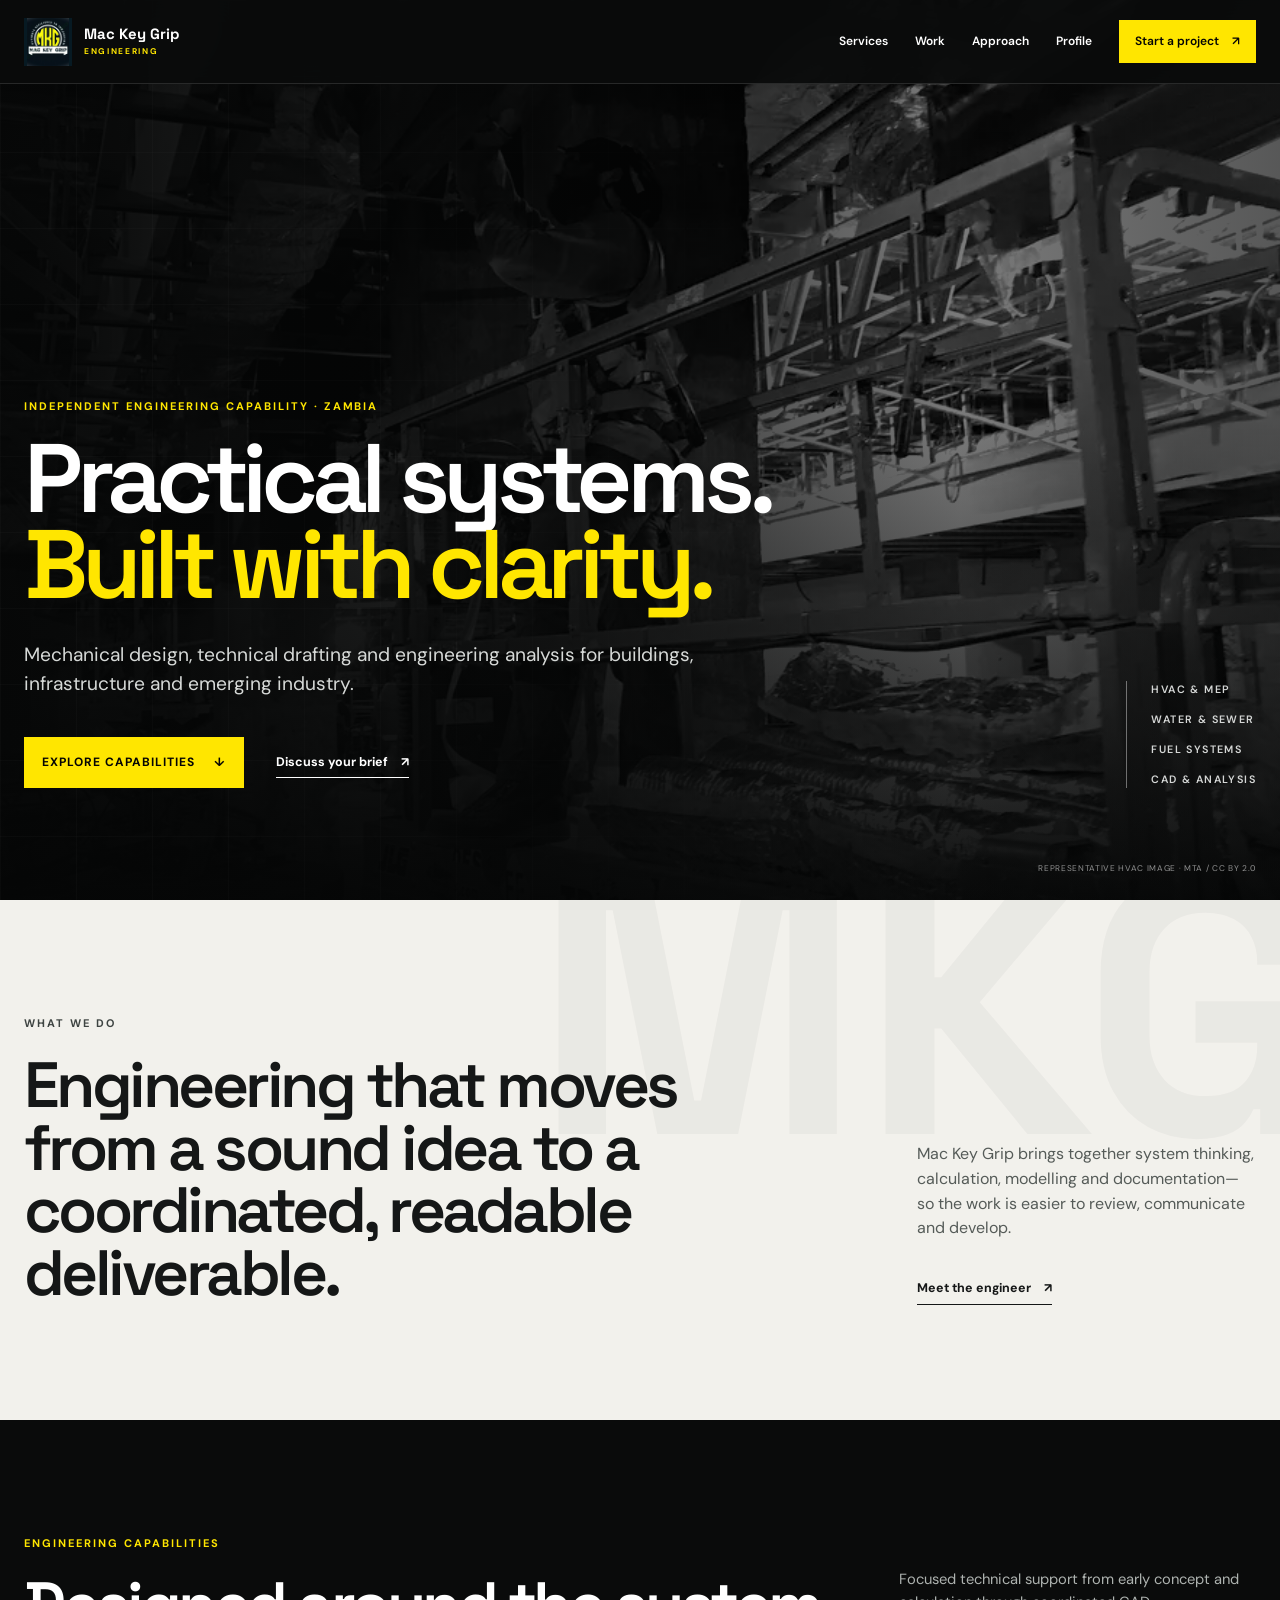
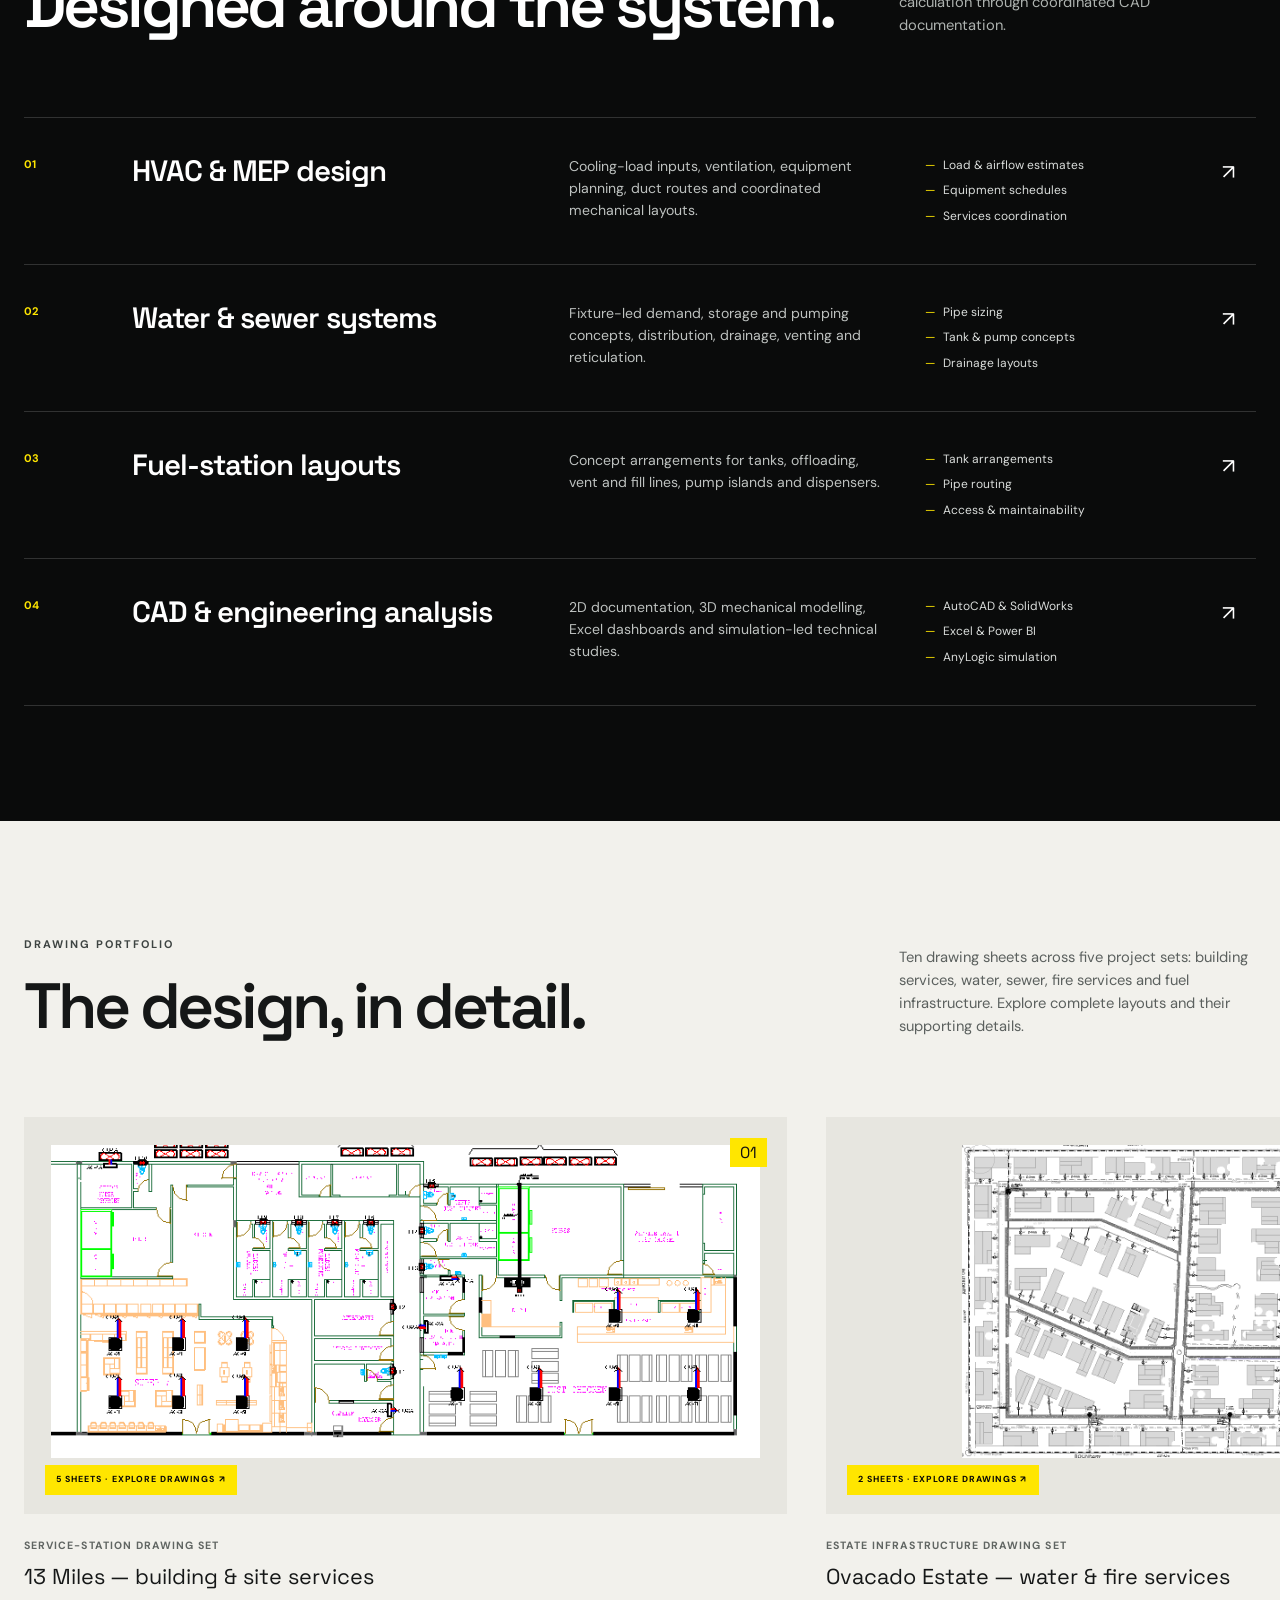
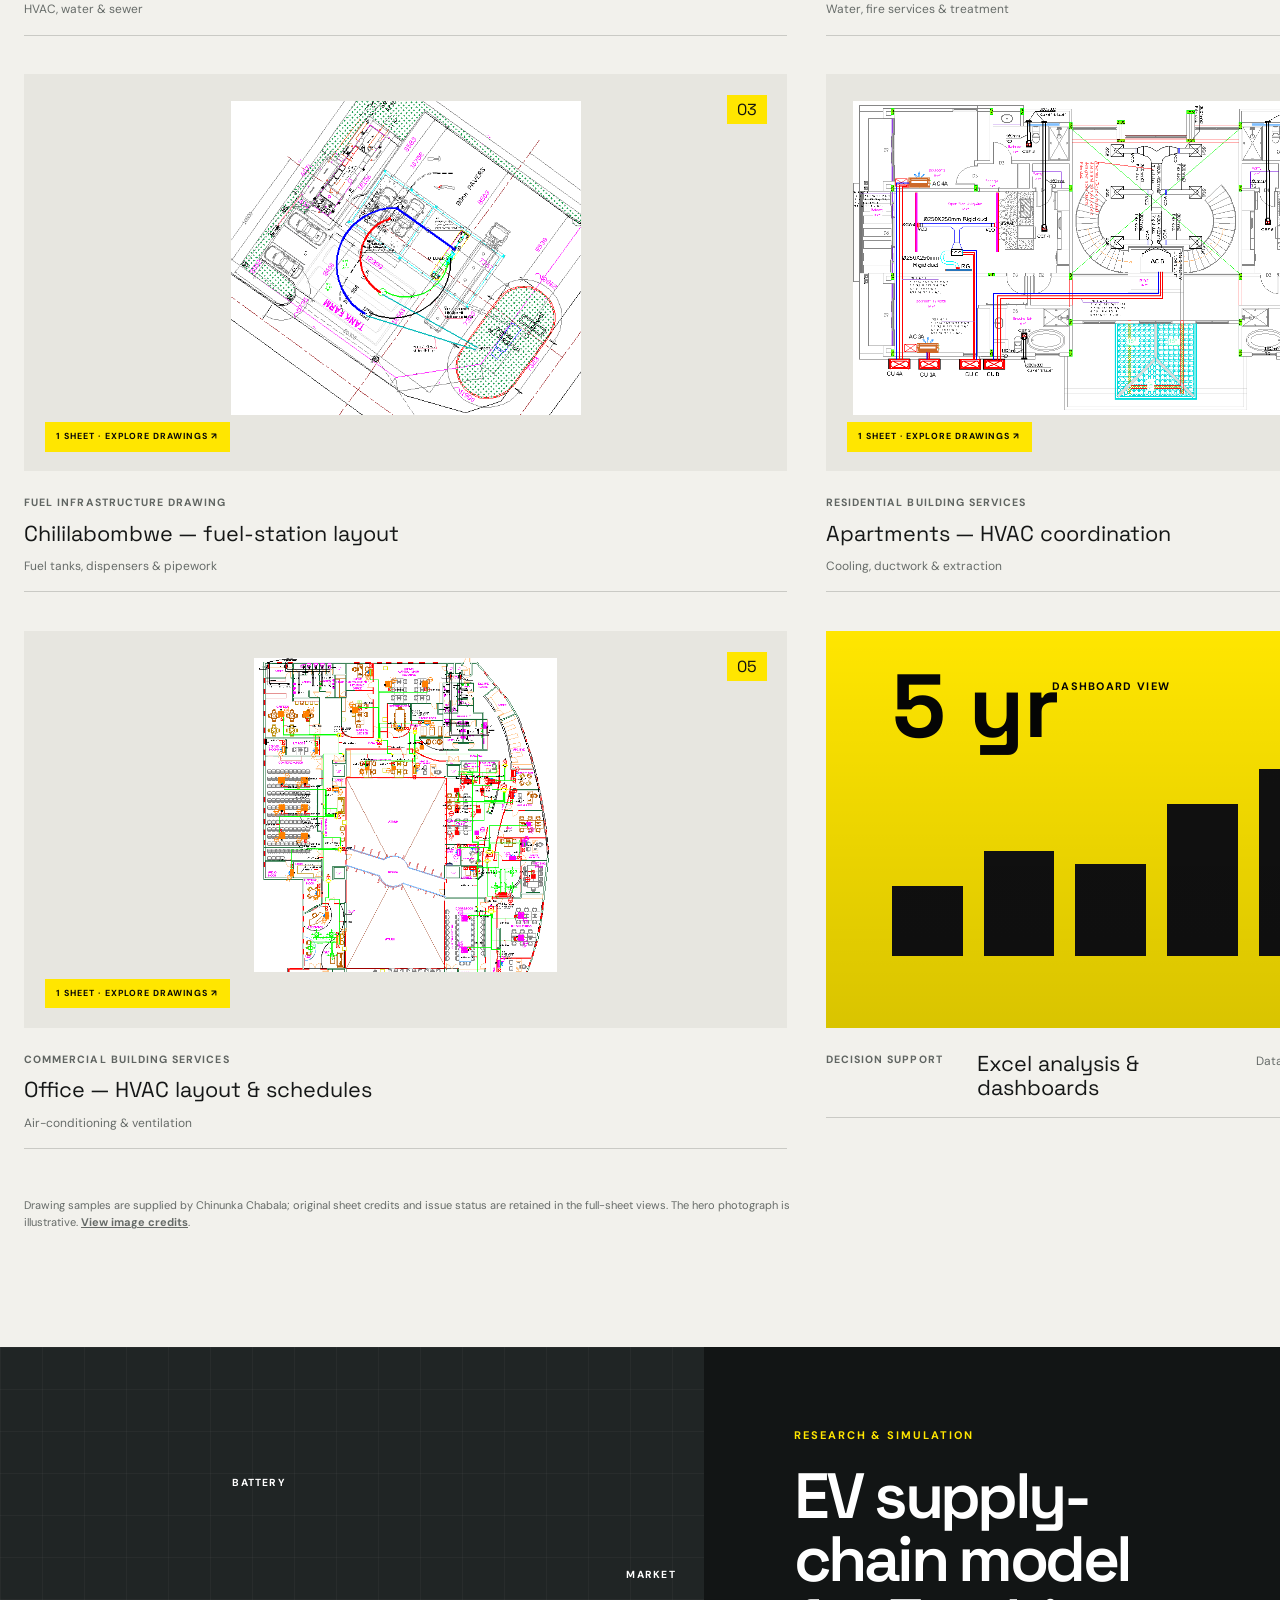
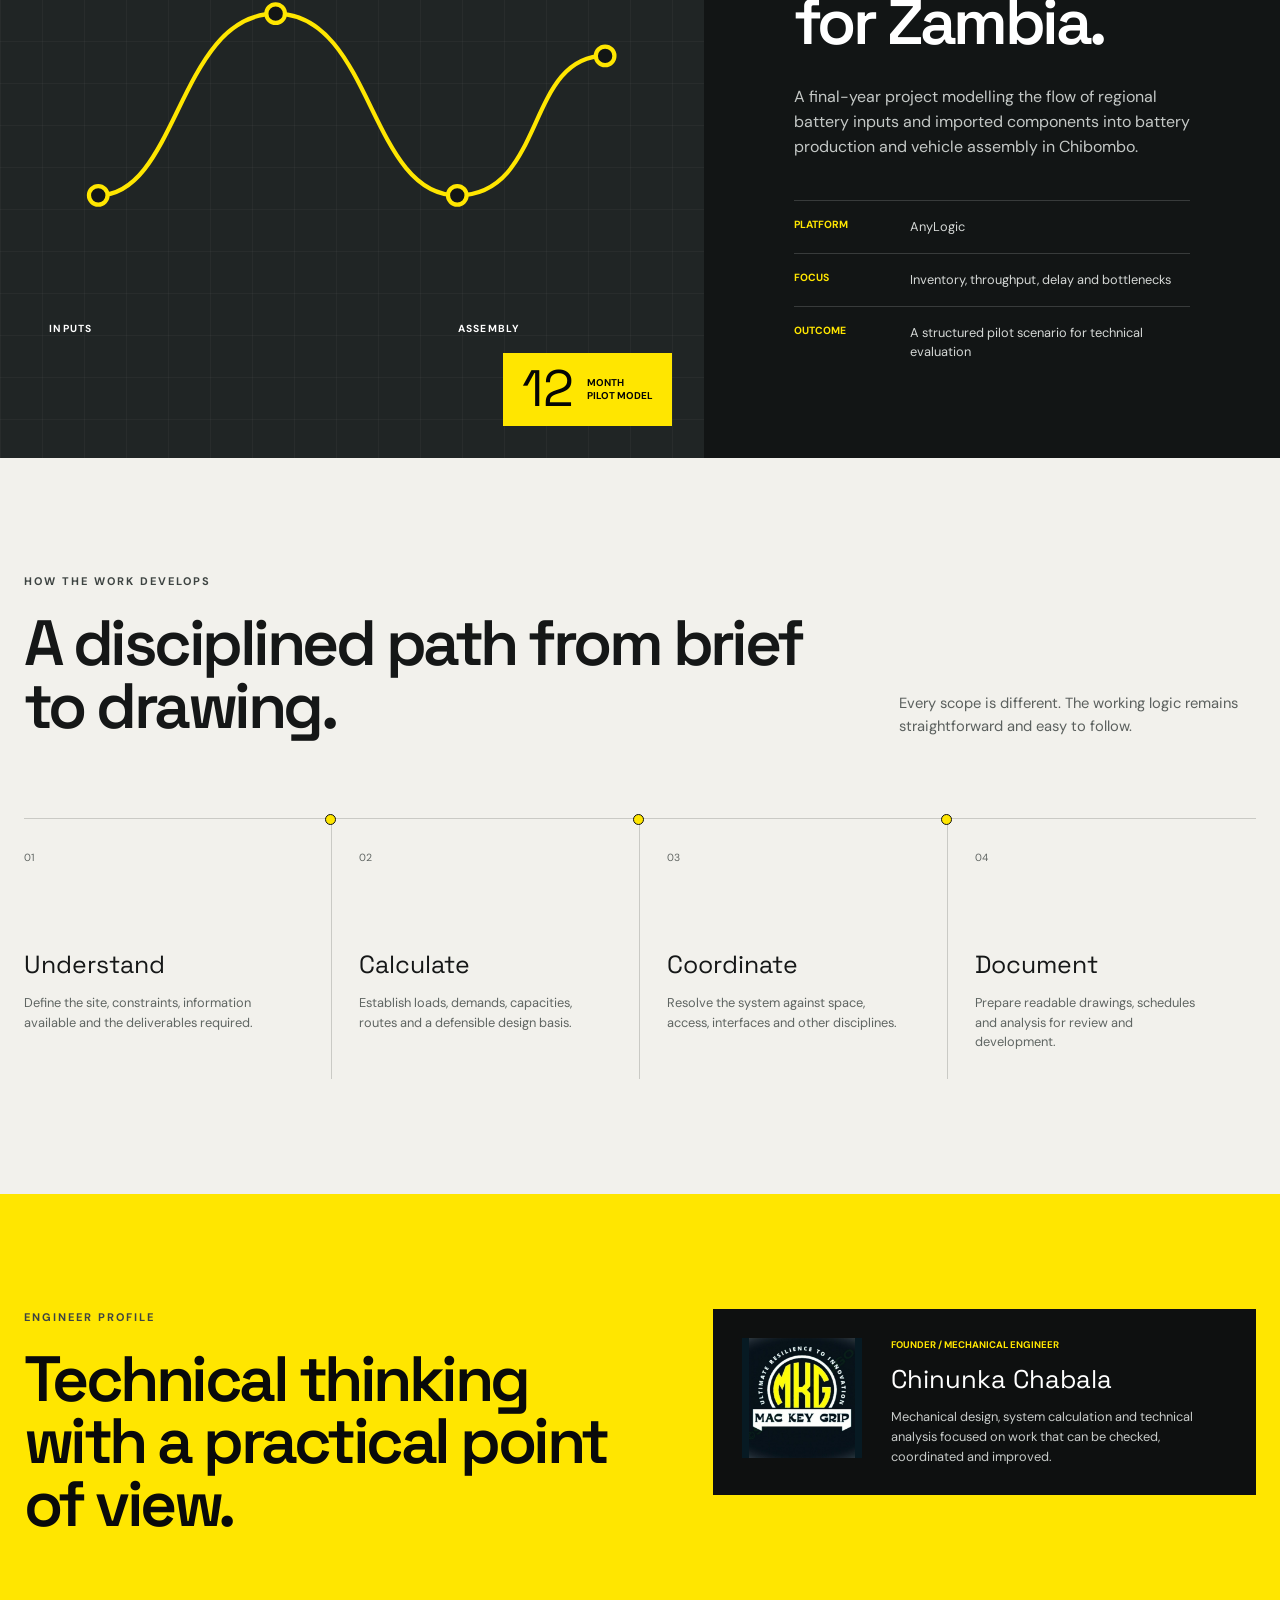
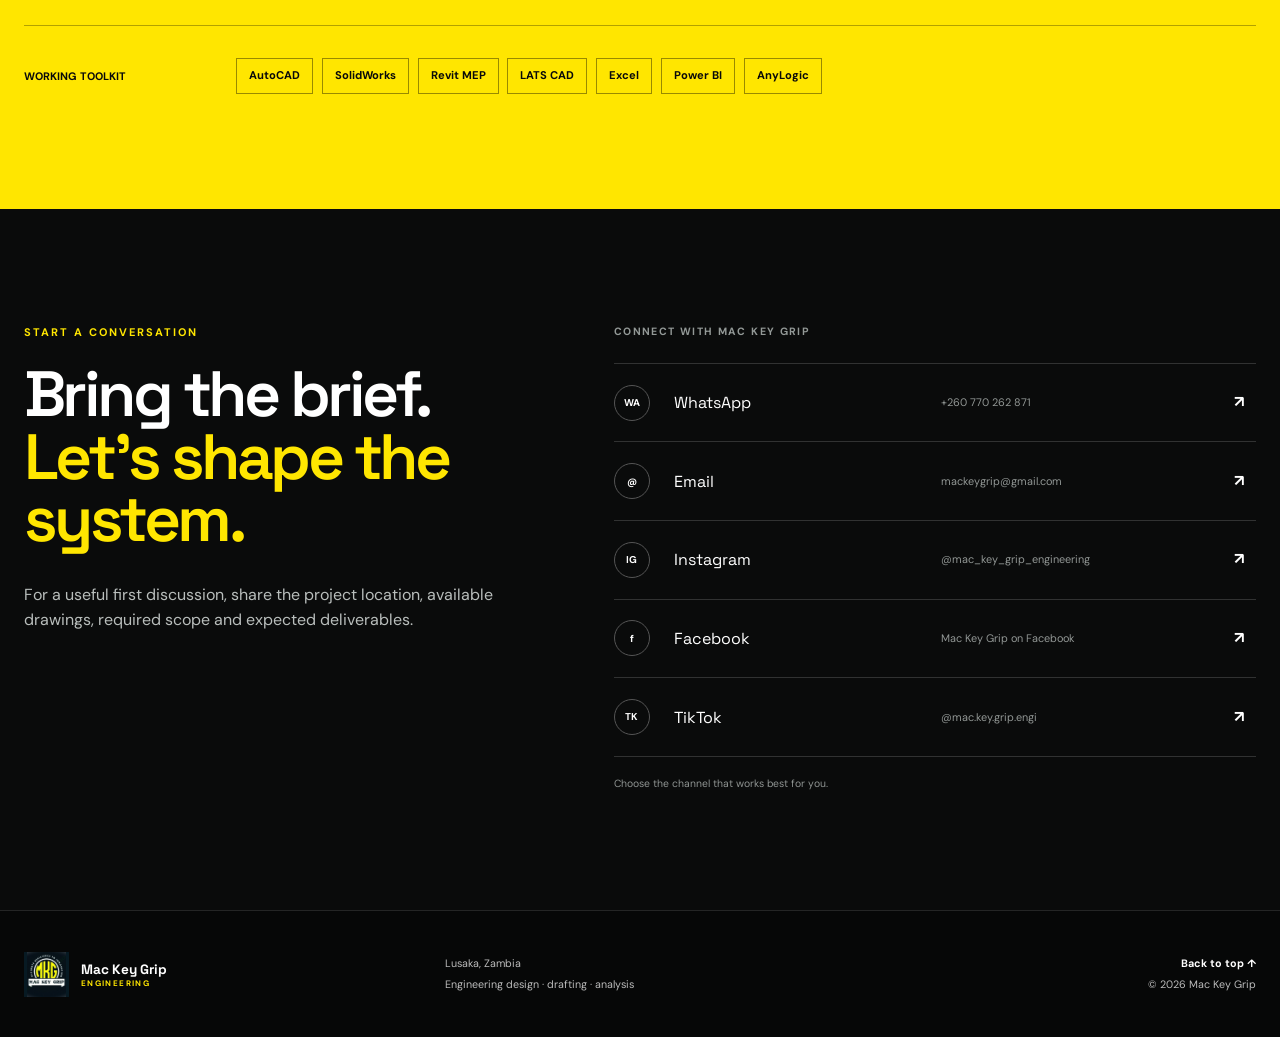
==== commit d5d6995a: "Add CAD drawing portfolios and interactive viewers" ====
--- a/index.html
+++ b/index.html
@@ -12,7 +12,7 @@
 <link rel="icon" href="assets/brand/mac-key-grip-logo.jpg" type="image/jpeg">
 <link rel="preconnect" href="https://fonts.googleapis.com"><link rel="preconnect" href="https://fonts.gstatic.com" crossorigin>
 <link href="https://fonts.googleapis.com/css2?family=DM+Sans:wght@400;500;600;700&amp;family=Space+Grotesk:wght@500;600;700&amp;display=swap" rel="stylesheet">
-<link rel="stylesheet" href="styles.css"><script src="script.js" defer></script>
+<link rel="stylesheet" href="styles.css"><link rel="stylesheet" href="drawings.css"><script src="script.js" defer></script>
 <script type="application/ld+json">{"@context":"https://schema.org","@type":"ProfessionalService","@id":"https://mackeygrip.github.io/#business","name":"Mac Key Grip Engineering","url":"https://mackeygrip.github.io/","logo":"https://mackeygrip.github.io/assets/brand/mac-key-grip-logo.jpg","image":"https://mackeygrip.github.io/assets/brand/mac-key-grip-logo.jpg","email":"mailto:mackeygrip@gmail.com","telephone":"+260770262871","description":"Engineering design and analysis capability covering HVAC, MEP coordination, water and sewer systems, fuel-station concepts, mechanical CAD and technical data analysis.","founder":{"@type":"Person","name":"Chinunka Chabala","jobTitle":"Mechanical Engineer"},"address":{"@type":"PostalAddress","addressLocality":"Lusaka","addressCountry":"ZM"},"areaServed":{"@type":"Country","name":"Zambia"},"sameAs":["https://www.instagram.com/mac_key_grip_engineering","https://www.tiktok.com/@mac.key.grip.engi","https://www.facebook.com/itxchinunkadat.brainboxer"],"knowsAbout":["HVAC design","MEP coordination","Water supply design","Sewer and drainage design","Fuel-station layouts","Mechanical CAD","Engineering data analysis"]}</script>
 </head>
 <body>
@@ -41,14 +41,15 @@
 </div>
 </section>
 <section class="work section-light" id="work">
-<header class="section-header dark-text reveal"><div><p class="kicker">Portfolio focus</p><h2>Systems, layouts and analysis.</h2></div><p>Current imagery is representative of each discipline. Original project drawings and approved photography can replace it without changing the layout.</p></header>
+<header class="section-header dark-text reveal"><div><p class="kicker">Drawing portfolio</p><h2>The design, in detail.</h2></div><p>Ten drawing sheets across five project sets: building services, water, sewer, fire services and fuel infrastructure. Explore complete layouts and their supporting details.</p></header>
 <div class="project-grid">
-<article class="project project-wide reveal"><a class="project-image" href="#contact" aria-label="Discuss HVAC and MEP design"><img src="assets/reference/hvac-ductwork.webp" alt="Representative commercial HVAC ductwork installation"><span class="image-label">Representative image</span><span class="project-index">01</span></a><div class="project-info"><p>Building services</p><h3>HVAC &amp; coordinated MEP layouts</h3><span>Load inputs · ventilation · ductwork · schedules</span></div></article>
-<article class="project reveal"><a class="project-image" href="#contact" aria-label="Discuss water and sewer system design"><img src="assets/reference/water-pipework.webp" alt="Representative water treatment pipework"><span class="image-label">Representative image</span><span class="project-index">02</span></a><div class="project-info"><p>Public health services</p><h3>Water supply &amp; sewer systems</h3><span>Demand · storage · pumping · drainage</span></div></article>
-<article class="project project-graphic reveal"><a class="project-image fuel-visual" href="#contact" aria-label="Discuss fuel-station layouts"><div class="blueprint-lines" aria-hidden="true"><span></span><span></span><span></span><span></span></div><span class="diagram-label label-a">Tank farm</span><span class="diagram-label label-b">Pump island</span><span class="project-index">03</span></a><div class="project-info"><p>Fuel infrastructure</p><h3>Service-station layout studies</h3><span>Tanks · offloading · pipework · dispensers</span></div></article>
+<article class="project cad-project reveal"><a class="project-image cad-preview" href="projects/thirteen-miles.html" aria-label="Explore 13 Miles — building &amp; site services"><div class="drawing-window" style="--crop-width:780;--crop-height:345;--crop-x:560;--crop-y:190"><img src="assets/projects/thirteen-miles-hvac.png" width="1600" height="1280" loading="lazy" alt="HVAC, water &amp; sewer drawing preview"></div><span class="image-label">5 sheets · Explore drawings ↗</span><span class="project-index">01</span></a><div class="project-info"><p>Service-station drawing set</p><h3><a href="projects/thirteen-miles.html">13 Miles — building &amp; site services</a></h3><span>HVAC, water &amp; sewer</span></div></article>
+<article class="project cad-project reveal"><a class="project-image cad-preview" href="projects/estate-water-fire.html" aria-label="Explore Ovacado Estate — water &amp; fire services"><div class="drawing-window" style="--crop-width:870;--crop-height:700;--crop-x:470;--crop-y:135"><img src="assets/projects/estate-water-fire.png" width="1600" height="1280" loading="lazy" alt="Water, fire services &amp; treatment drawing preview"></div><span class="image-label">2 sheets · Explore drawings ↗</span><span class="project-index">02</span></a><div class="project-info"><p>Estate infrastructure drawing set</p><h3><a href="projects/estate-water-fire.html">Ovacado Estate — water &amp; fire services</a></h3><span>Water, fire services &amp; treatment</span></div></article>
+<article class="project cad-project reveal"><a class="project-image cad-preview" href="projects/chililabombwe-fuel.html" aria-label="Explore Chililabombwe — fuel-station layout"><div class="drawing-window" style="--crop-width:575;--crop-height:515;--crop-x:460;--crop-y:170"><img src="assets/projects/chililabombwe-fuel.png" width="1600" height="1280" loading="lazy" alt="Fuel tanks, dispensers &amp; pipework drawing preview"></div><span class="image-label">1 sheet · Explore drawings ↗</span><span class="project-index">03</span></a><div class="project-info"><p>Fuel infrastructure drawing</p><h3><a href="projects/chililabombwe-fuel.html">Chililabombwe — fuel-station layout</a></h3><span>Fuel tanks, dispensers &amp; pipework</span></div></article>
+<article class="project cad-project reveal"><a class="project-image cad-preview" href="projects/apartments-hvac.html" aria-label="Explore Apartments — HVAC coordination"><div class="drawing-window" style="--crop-width:1210;--crop-height:625;--crop-x:110;--crop-y:160"><img src="assets/projects/apartments-hvac.png" width="1600" height="1280" loading="lazy" alt="Cooling, ductwork &amp; extraction drawing preview"></div><span class="image-label">1 sheet · Explore drawings ↗</span><span class="project-index">04</span></a><div class="project-info"><p>Residential building services</p><h3><a href="projects/apartments-hvac.html">Apartments — HVAC coordination</a></h3><span>Cooling, ductwork &amp; extraction</span></div></article>
+<article class="project cad-project reveal"><a class="project-image cad-preview" href="projects/office-hvac.html" aria-label="Explore Office — HVAC layout &amp; schedules"><div class="drawing-window" style="--crop-width:580;--crop-height:600;--crop-x:400;--crop-y:180"><img src="assets/projects/office-hvac.png" width="1600" height="1280" loading="lazy" alt="Air-conditioning &amp; ventilation drawing preview"></div><span class="image-label">1 sheet · Explore drawings ↗</span><span class="project-index">05</span></a><div class="project-info"><p>Commercial building services</p><h3><a href="projects/office-hvac.html">Office — HVAC layout &amp; schedules</a></h3><span>Air-conditioning &amp; ventilation</span></div></article>
 <article class="project project-graphic reveal"><a class="project-image data-visual" href="#analysis" aria-label="View analytical project work"><div class="chart-bars" aria-hidden="true"><i></i><i></i><i></i><i></i><i></i><i></i></div><span class="data-value">5 yr</span><span class="data-caption">dashboard view</span><span class="project-index">04</span></a><div class="project-info"><p>Decision support</p><h3>Excel analysis &amp; dashboards</h3><span>Data cleaning · scenarios · reporting</span></div></article>
-<article class="project reveal"><a class="project-image" href="#profile" aria-label="View CAD design capability"><img src="assets/reference/cad-model.webp" alt="Representative exploded mechanical CAD assembly"><span class="image-label">Representative image</span><span class="project-index">05</span></a><div class="project-info"><p>Mechanical design</p><h3>CAD modelling &amp; assemblies</h3><span>Parts · assemblies · technical drawings</span></div></article>
-</div><p class="image-note">Reference photographs illustrate capability areas and are not presented as completed Mac Key Grip commissions. <a href="CREDITS.md">View sources and licences</a>.</p>
+</div><p class="image-note">Drawing samples are supplied by Chinunka Chabala; original sheet credits and issue status are retained in the full-sheet views. The hero photograph is illustrative. <a href="CREDITS.md">View image credits</a>.</p>
 </section>
 <section class="analysis-section" id="analysis">
 <div class="analysis-visual reveal" aria-label="Abstract electric vehicle supply-chain route diagram"><div class="route-grid" aria-hidden="true"></div><svg viewBox="0 0 700 440" role="img" aria-label="Supply chain route connecting battery inputs, production, assembly and distribution"><path d="M50 330C145 330 145 115 260 115S370 330 475 330 555 165 650 165"/><circle cx="50" cy="330" r="11"/><circle cx="260" cy="115" r="11"/><circle cx="475" cy="330" r="11"/><circle cx="650" cy="165" r="11"/></svg><span class="route-point p1">Inputs</span><span class="route-point p2">Battery</span><span class="route-point p3">Assembly</span><span class="route-point p4">Market</span><div class="analysis-stamp"><strong>12</strong><span>month<br>pilot model</span></div></div>
--- a/drawings.css
+++ b/drawings.css
@@ -0,0 +1,54 @@
+/* Drawing presentation uses the original files; crop windows never alter CAD content. */
+.cad-project .project-info { grid-template-columns: 1fr; gap: .65rem; }
+.cad-project h3 a { text-decoration: none; }
+.cad-project h3 a:hover { text-decoration: underline; text-underline-offset: 4px; }
+.project .cad-preview { background: #e7e6e0; padding: 1.7rem 1.7rem 3.5rem; }
+.cad-preview::after { display: none; }
+.cad-preview .project-index { color: #111; background: var(--yellow); padding: .25rem .6rem; }
+.drawing-window { position: relative; overflow: hidden; aspect-ratio: var(--crop-width) / var(--crop-height); background: #fff; }
+.drawing-window img { position: absolute; max-width: none; width: calc(1600 / var(--crop-width) * 100%); height: auto; left: calc(var(--crop-x) / var(--crop-width) * -100%); top: calc(var(--crop-y) / var(--crop-height) * -100%); }
+.cad-preview .drawing-window { height: 100%; width: auto; max-width: 100%; margin: auto; }
+.drawing-page { padding-top: 84px; }
+.drawing-page .site-header { position: absolute; }
+.drawing-page .back-link { font-size: .8rem; text-underline-offset: 5px; }
+.drawing-intro { padding: 5rem var(--pad) 3rem; }
+.drawing-intro h1 { max-width: 1000px; margin: 0; font: 600 clamp(2.8rem,6vw,5.7rem)/1 "Space Grotesk",sans-serif; letter-spacing: -.05em; }
+.drawing-intro > p:last-of-type { max-width: 750px; margin-top: 1.5rem; color: #555b58; }
+.drawing-facts { display: flex; flex-wrap: wrap; gap: 1.5rem 3rem; padding-top: 1.6rem; margin-top: 2rem; border-top: 1px solid var(--line-light); }
+.drawing-facts div { flex: 1 1 180px; }
+.drawing-facts dt { font-size: .65rem; text-transform: uppercase; letter-spacing: .12em; color: #555b58; }
+.drawing-facts dd { margin: .4rem 0 0; font-size: .9rem; }
+.sheet-section { padding: 0 var(--pad) 4rem; }
+.sheet-picker { display:flex; align-items:center; gap:1.5rem; flex-wrap:wrap; padding:1rem 0 1.5rem; }
+.sheet-picker label { font-weight:700; font-size:.85rem; }
+.sheet-picker label span { display:block; font-weight:400; color:#626964; font-size:.75rem; }
+.sheet-picker select { flex:1; min-width:0; max-width:650px; padding:1rem; border:1px solid #858d86; background:#fff; color:#151717; font:inherit; font-size:.85rem; }
+.sheet-files { display:flex; flex-wrap:wrap; gap:.7rem 1.5rem; margin:1.5rem 0; padding:0; list-style:none; font-size:.8rem; }
+.sheet-files a { text-underline-offset:4px; }
+.sheet-toolbar { display: flex; justify-content: space-between; align-items: center; gap: 1rem; flex-wrap: wrap; padding: 1rem; color: #fff; background: #131717; }
+.sheet-toolbar h2 { margin: 0; font-size: 1rem; }
+.sheet-controls { display: flex; align-items: center; gap: .5rem; flex-wrap: wrap; }
+.sheet-controls button,.sheet-controls a { min-height: 44px; display: inline-flex; align-items: center; justify-content: center; padding: .65rem .85rem; border: 1px solid #6a706d; color: #fff; background: transparent; font-size: .75rem; font-weight: 600; text-decoration: none; cursor: pointer; }
+.sheet-controls button:disabled { opacity: .4; cursor: default; }
+.sheet-controls button:hover:enabled,.sheet-controls a:hover { color: #000; background: var(--yellow); }
+.zoom-value { min-width: 4rem; text-align: center; font-size: .8rem; }
+.sheet-viewport { height: min(76vh,850px); min-height: 320px; overflow: auto; background: #d8dbd7; border: 1px solid #c7cbc6; overscroll-behavior: contain; }
+.sheet-canvas { width: 100%; min-width: 100%; }
+.sheet-canvas img { width: 100%; max-width: none; height: auto; }
+.sheet-help,.sheet-credit { margin: 1rem 0 0; color: #626964; font-size: .78rem; max-width: 950px; }
+.drawing-details { padding: 3rem var(--pad) 5rem; border-top: 1px solid var(--line-light); }
+.drawing-details h2 { margin: 0 0 2rem; font: 600 2.1rem "Space Grotesk",sans-serif; letter-spacing: -.035em; }
+.detail-grid { display: grid; grid-template-columns: 1fr 1fr; gap: 2rem; }
+.detail-grid figure { margin: 0; min-width: 0; }
+.detail-grid .drawing-window { width: 100%; border: 1px solid #d1d3cd; }
+.detail-grid figcaption { padding-top: 1rem; }
+.detail-grid h3 { font: 600 1.15rem "Space Grotesk",sans-serif; margin: 0 0 .5rem; }
+.detail-grid p { color: #626964; font-size: .85rem; }
+.drawing-next { padding: 3rem var(--pad); display: flex; justify-content: space-between; align-items: center; flex-wrap: wrap; gap: 2rem; color: #fff; background: #111; }
+.drawing-next p { margin: 0; max-width: 440px; }
+/* Content stays readable when JavaScript is unavailable. */
+.reveal { opacity: 1; transform: none; }
+:focus-visible { outline: 3px solid #876f00; outline-offset: 4px; }
+.sheet-toolbar :focus-visible { outline-color: var(--yellow); }
+@media(max-width:780px) { .drawing-page { padding-top: 70px; } .drawing-intro { padding-top: 3rem; } .detail-grid { grid-template-columns: 1fr; } .drawing-page .brand-name { font-size: .8rem; } .sheet-toolbar { padding: .75rem; } .sheet-controls { gap: .25rem; } .project .cad-preview { padding: 1rem 1rem 3.5rem; } }
+@media print { .sheet-controls,.drawing-next { display:none; } .sheet-viewport { height:auto; overflow:visible; } .sheet-canvas { width:100%!important; } .drawing-page { padding-top:0; } }
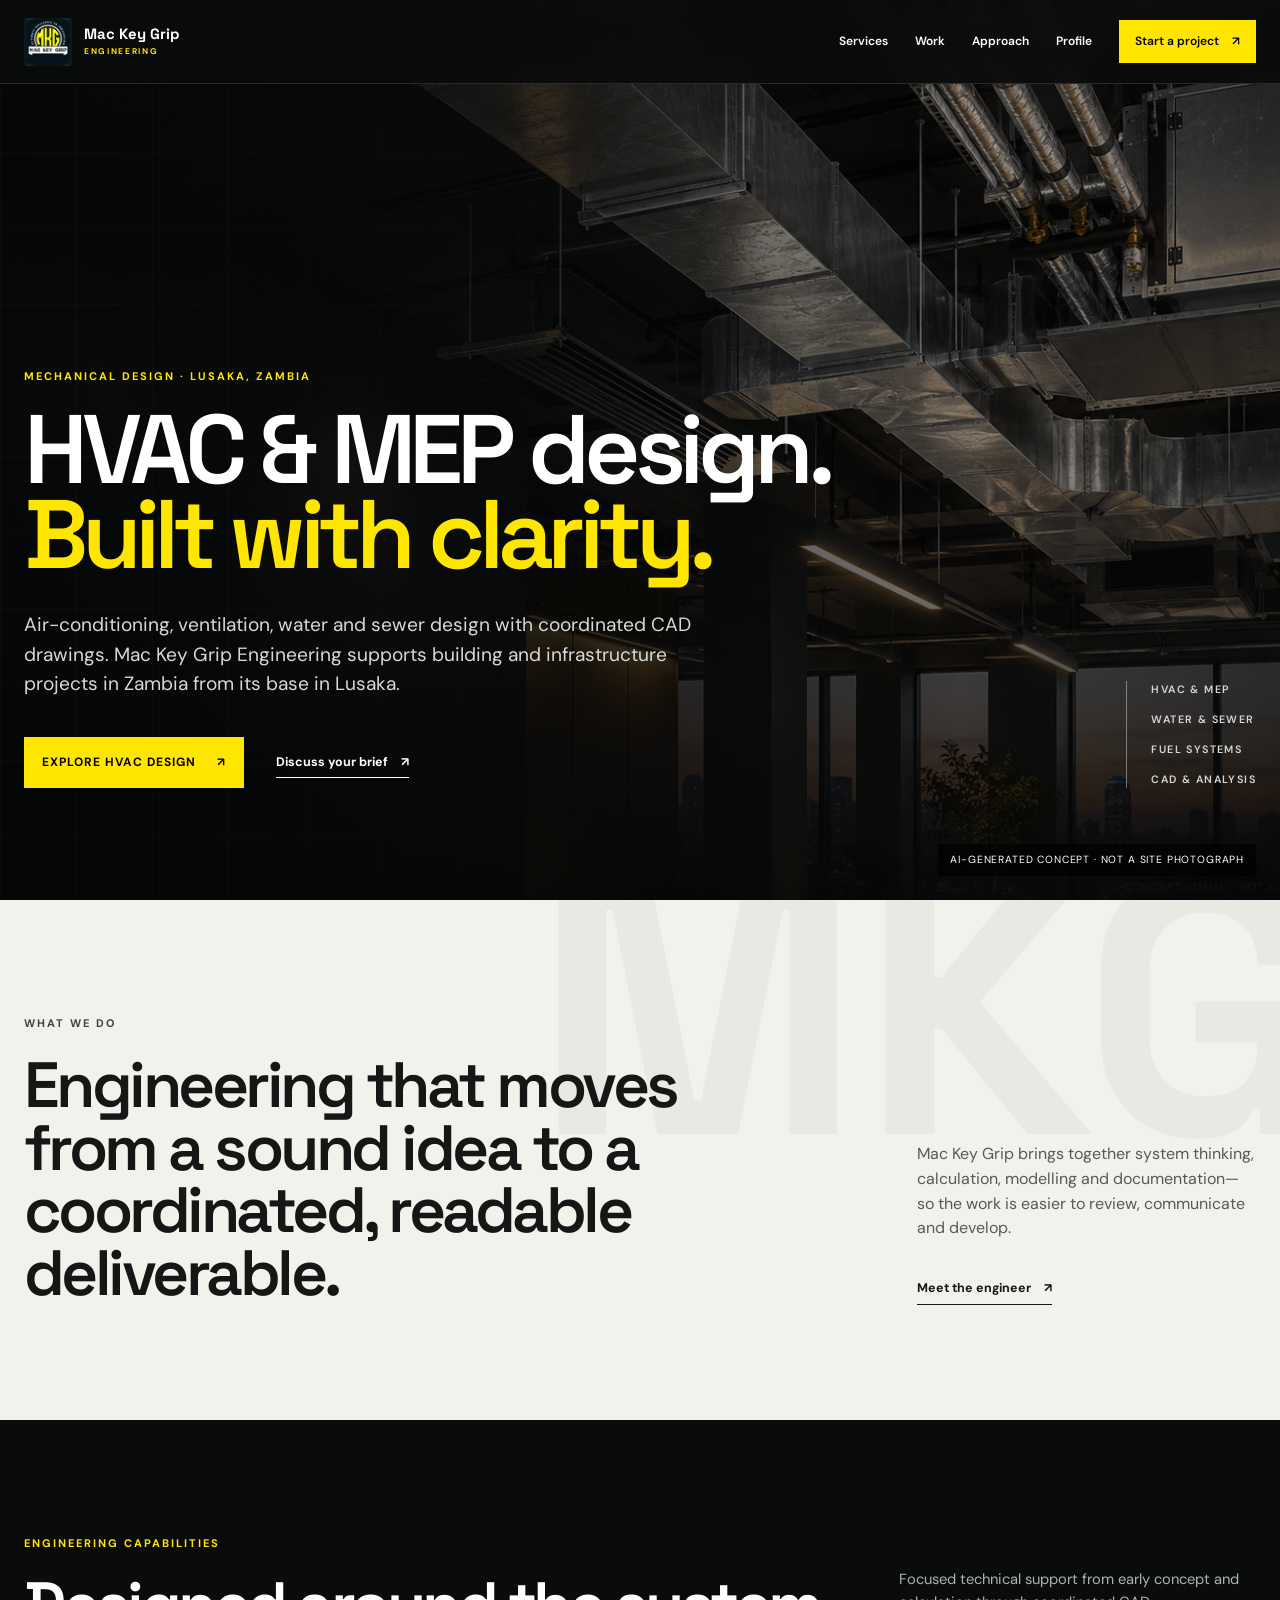
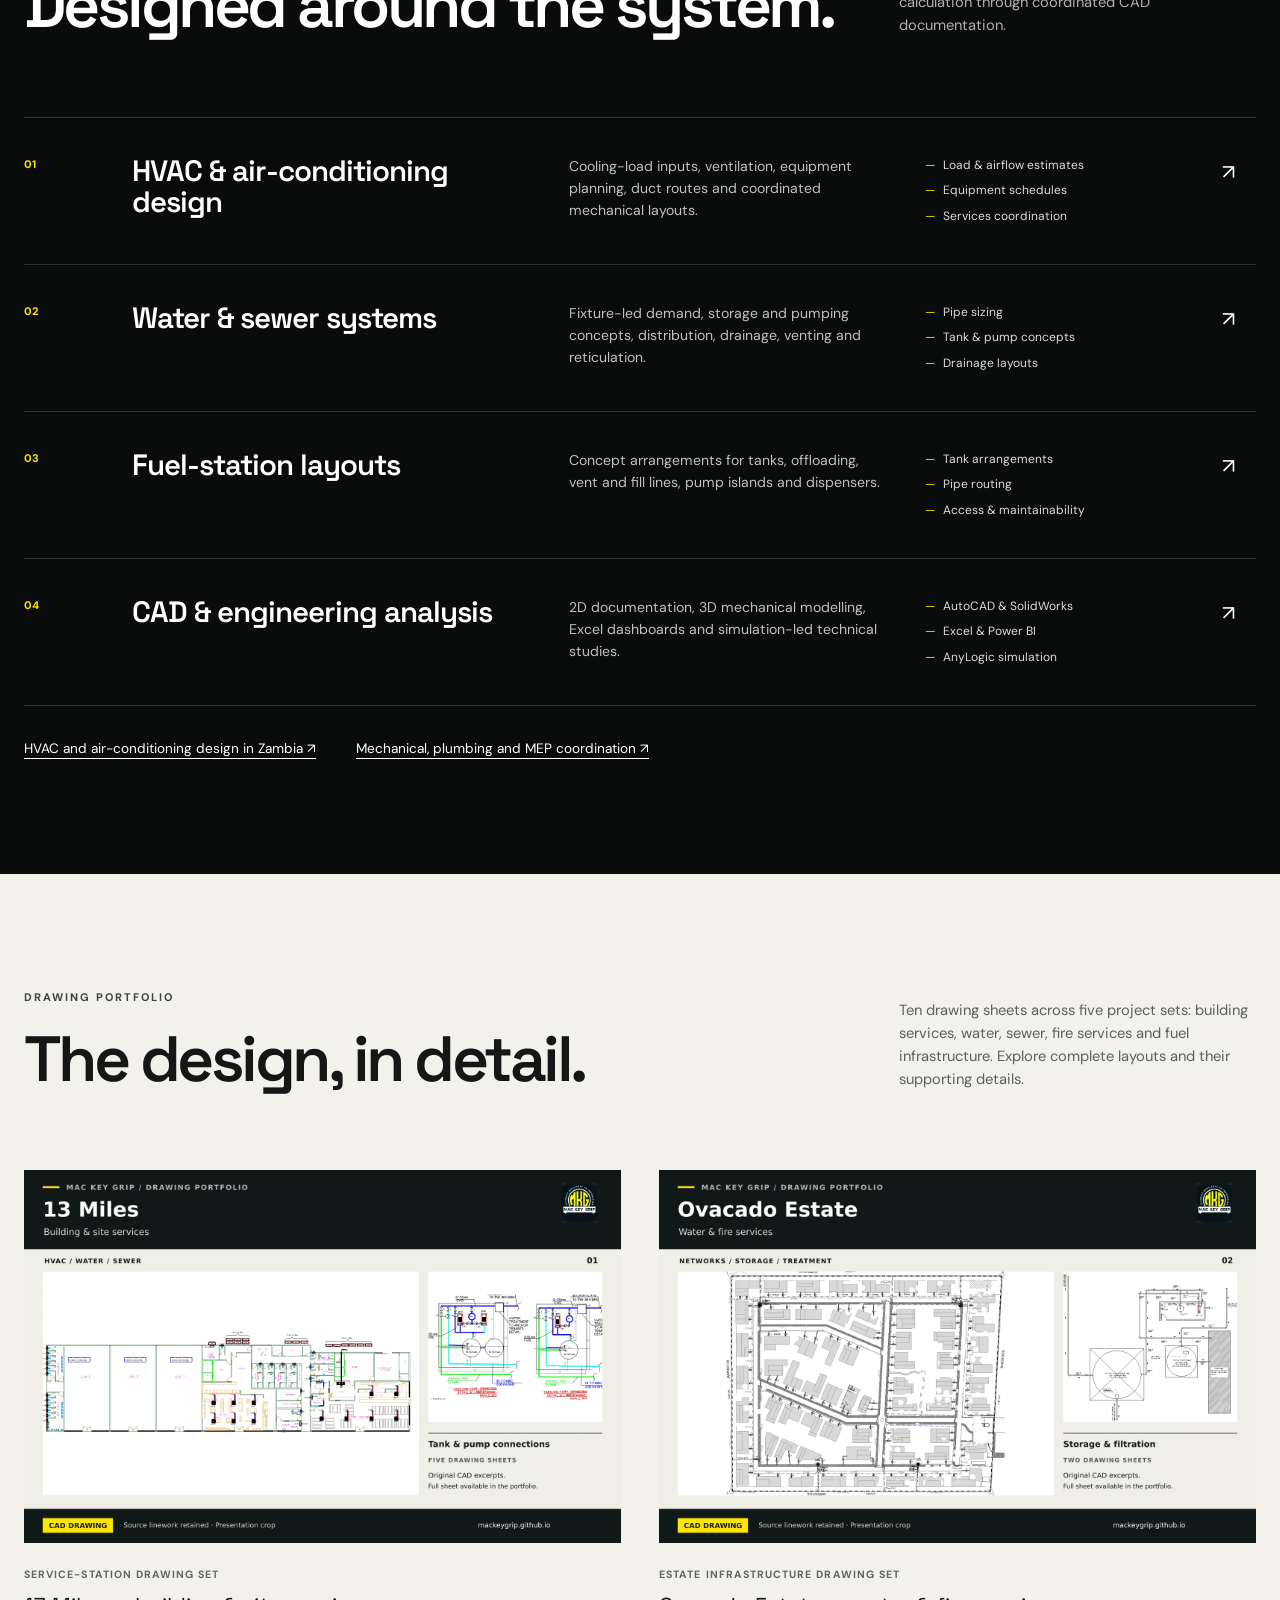
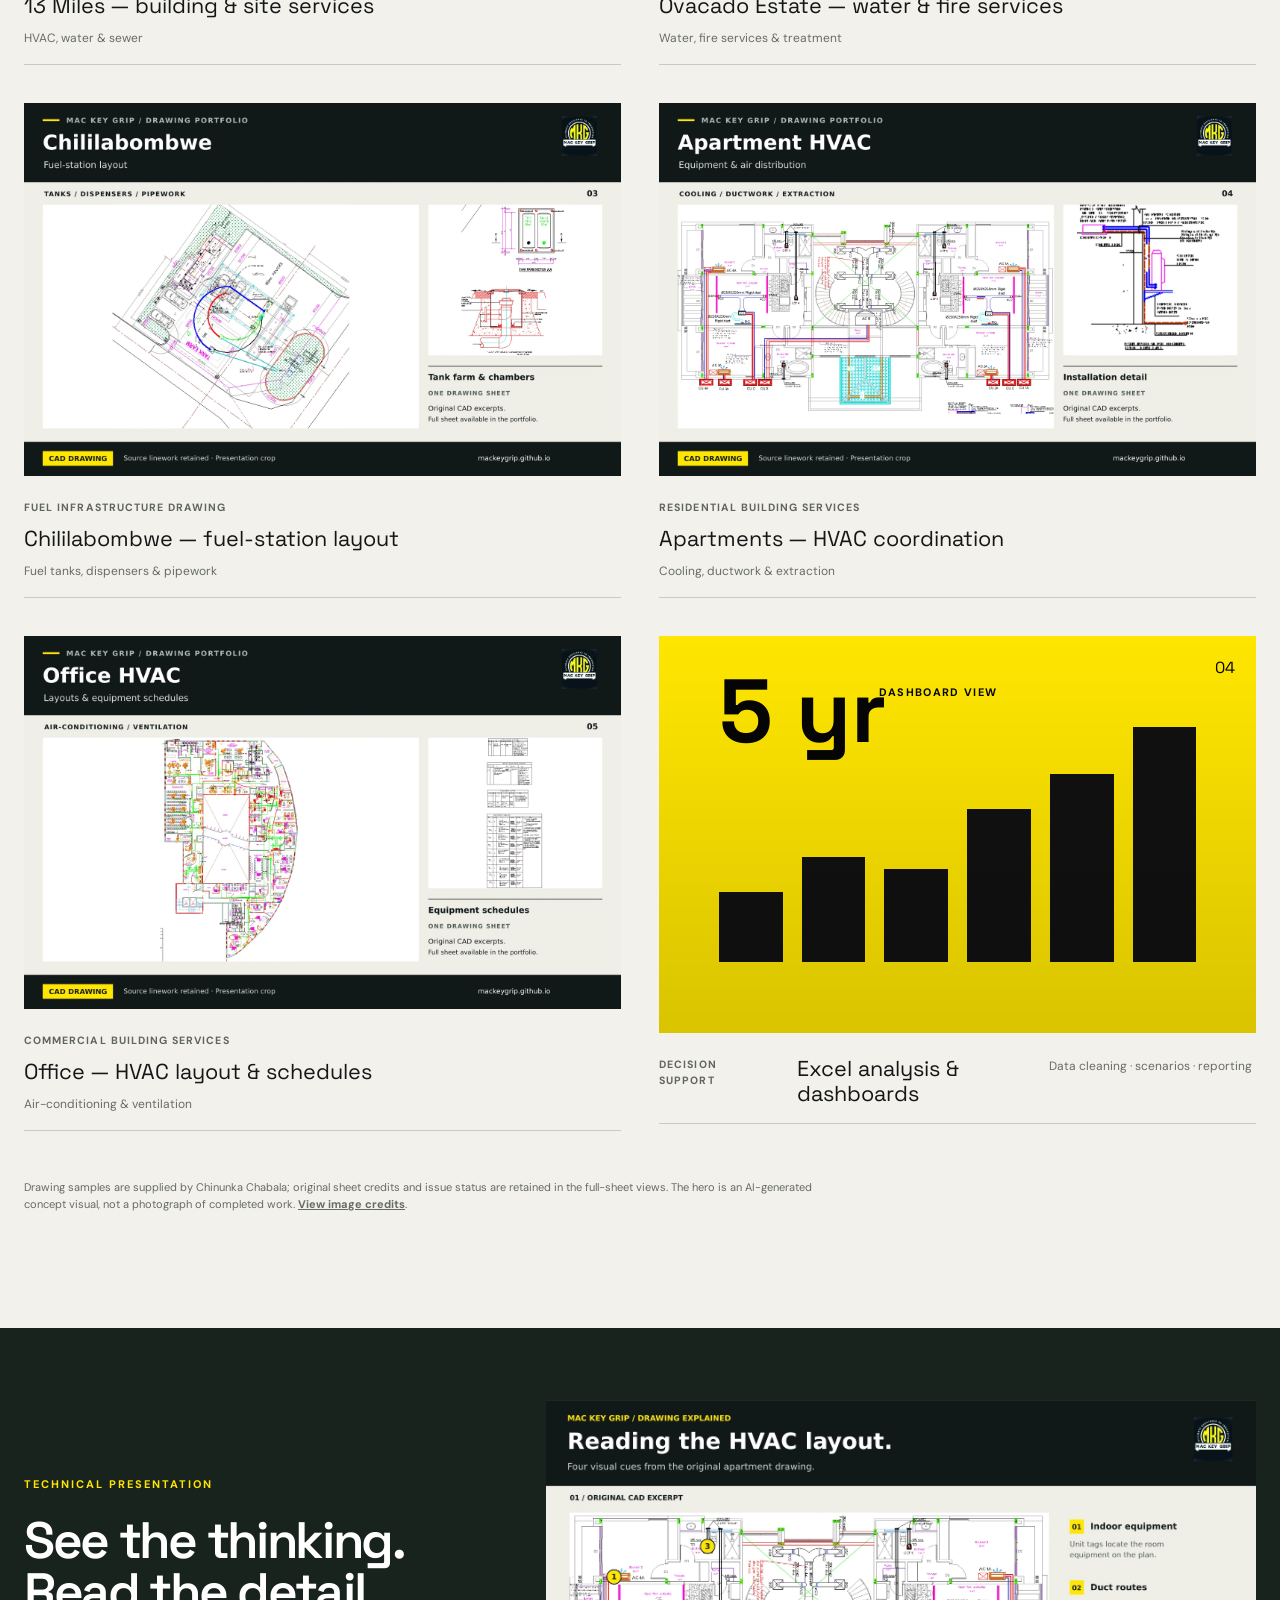
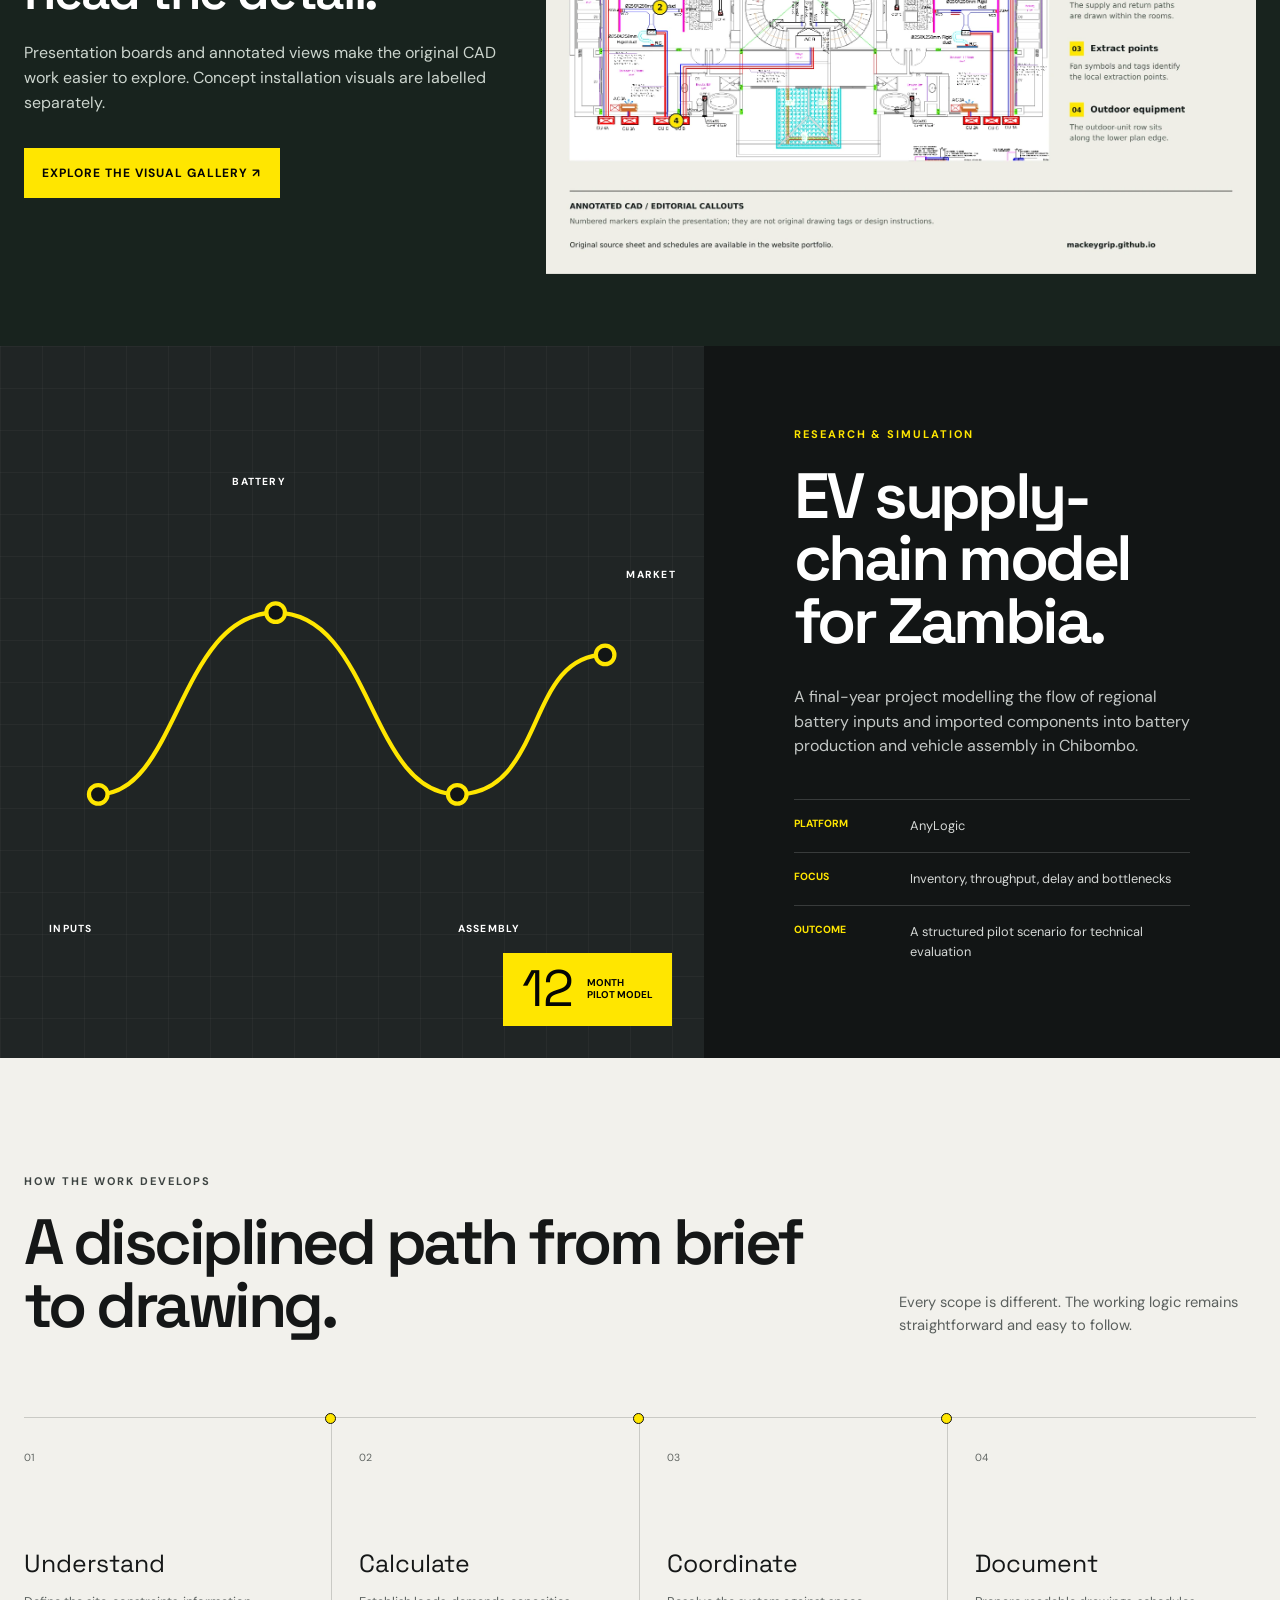
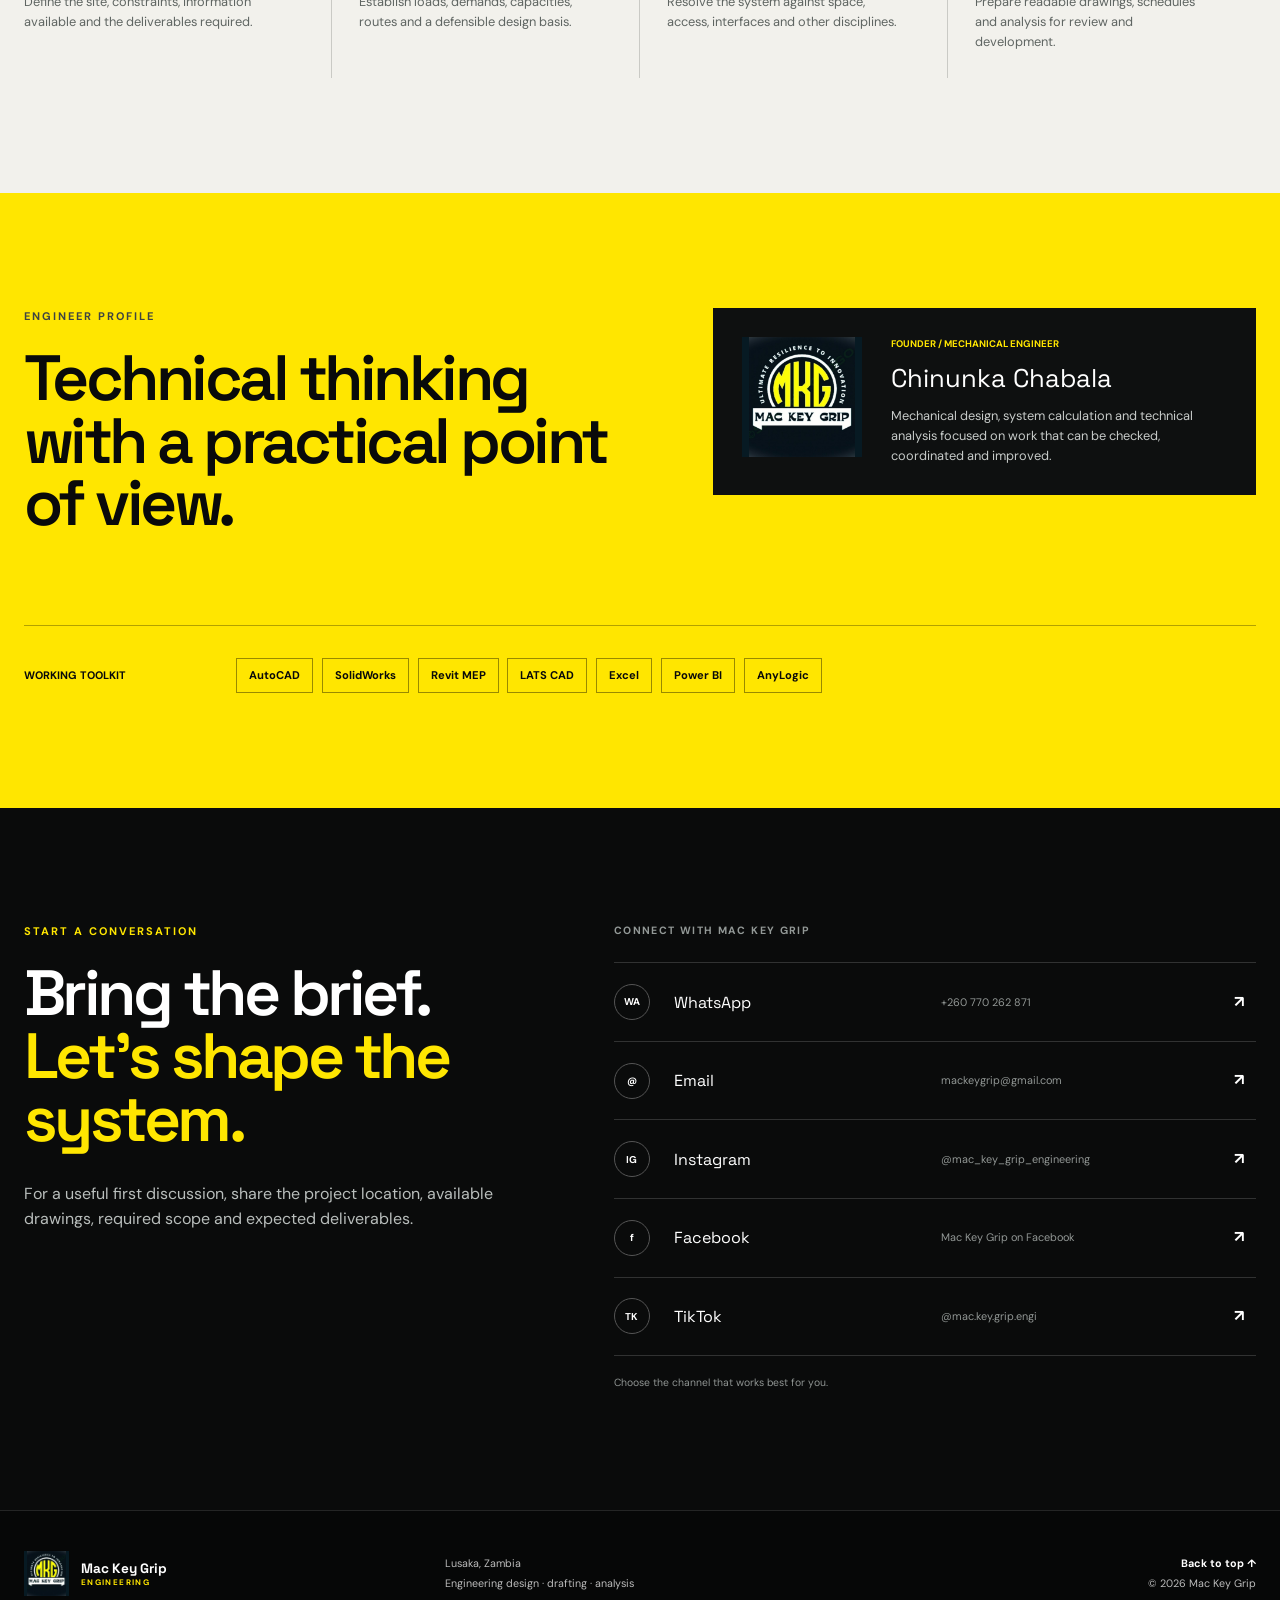
==== commit d839da3b: "Publish polished CAD visuals and service pages" ====
--- a/index.html
+++ b/index.html
@@ -2,17 +2,17 @@
 <html lang="en">
 <head>
 <meta charset="utf-8"><meta name="viewport" content="width=device-width, initial-scale=1">
-<meta name="description" content="Mac Key Grip Engineering provides HVAC and MEP design, water and sewer layouts, fuel-station concepts, CAD services and engineering analysis in Zambia.">
+<meta name="description" content="HVAC, air-conditioning and mechanical and plumbing design in Zambia. Lusaka-based Mac Key Grip Engineering develops service layouts, schedules and CAD drawings.">
 <meta name="author" content="Chinunka Chabala, Mac Key Grip Engineering"><meta name="robots" content="index, follow, max-image-preview:large"><meta name="theme-color" content="#0a0b0b">
 <link rel="canonical" href="https://mackeygrip.github.io/">
 <meta property="og:type" content="website"><meta property="og:locale" content="en_ZM"><meta property="og:site_name" content="Mac Key Grip Engineering">
-<meta property="og:title" content="Mac Key Grip Engineering | Practical Engineering Design"><meta property="og:description" content="HVAC, MEP, water, sewer, fuel-system, CAD and engineering-analysis capability based in Lusaka, Zambia."><meta property="og:url" content="https://mackeygrip.github.io/"><meta property="og:image" content="https://mackeygrip.github.io/assets/brand/mac-key-grip-logo.jpg"><meta property="og:image:alt" content="Mac Key Grip company logo">
-<meta name="twitter:card" content="summary_large_image"><meta name="twitter:title" content="Mac Key Grip Engineering | Practical Engineering Design"><meta name="twitter:description" content="Engineering design, drafting and analysis capability based in Lusaka, Zambia."><meta name="twitter:image" content="https://mackeygrip.github.io/assets/brand/mac-key-grip-logo.jpg">
-<title>Mac Key Grip Engineering | Practical Engineering Design</title>
+<meta property="og:title" content="HVAC &amp; MEP Design in Zambia | Mac Key Grip Engineering"><meta property="og:description" content="Air-conditioning, ventilation, mechanical and plumbing design with coordinated CAD drawings. Based in Lusaka, Zambia."><meta property="og:url" content="https://mackeygrip.github.io/"><meta property="og:image" content="https://mackeygrip.github.io/assets/brand/mac-key-grip-logo.jpg"><meta property="og:image:alt" content="Mac Key Grip company logo">
+<meta name="twitter:card" content="summary_large_image"><meta name="twitter:title" content="HVAC &amp; MEP Design in Zambia | Mac Key Grip Engineering"><meta name="twitter:description" content="Air-conditioning, ventilation, mechanical and plumbing design with coordinated CAD drawings. Based in Lusaka, Zambia."><meta name="twitter:image" content="https://mackeygrip.github.io/assets/brand/mac-key-grip-logo.jpg">
+<title>HVAC &amp; MEP Design in Zambia | Mac Key Grip Engineering</title>
 <link rel="icon" href="assets/brand/mac-key-grip-logo.jpg" type="image/jpeg">
 <link rel="preconnect" href="https://fonts.googleapis.com"><link rel="preconnect" href="https://fonts.gstatic.com" crossorigin>
 <link href="https://fonts.googleapis.com/css2?family=DM+Sans:wght@400;500;600;700&amp;family=Space+Grotesk:wght@500;600;700&amp;display=swap" rel="stylesheet">
-<link rel="stylesheet" href="styles.css"><link rel="stylesheet" href="drawings.css"><script src="script.js" defer></script>
+<link rel="stylesheet" href="styles.css"><link rel="stylesheet" href="drawings.css"><link rel="stylesheet" href="services.css"><link rel="stylesheet" href="visuals.css"><script src="script.js" defer></script>
 <script type="application/ld+json">{"@context":"https://schema.org","@type":"ProfessionalService","@id":"https://mackeygrip.github.io/#business","name":"Mac Key Grip Engineering","url":"https://mackeygrip.github.io/","logo":"https://mackeygrip.github.io/assets/brand/mac-key-grip-logo.jpg","image":"https://mackeygrip.github.io/assets/brand/mac-key-grip-logo.jpg","email":"mailto:mackeygrip@gmail.com","telephone":"+260770262871","description":"Engineering design and analysis capability covering HVAC, MEP coordination, water and sewer systems, fuel-station concepts, mechanical CAD and technical data analysis.","founder":{"@type":"Person","name":"Chinunka Chabala","jobTitle":"Mechanical Engineer"},"address":{"@type":"PostalAddress","addressLocality":"Lusaka","addressCountry":"ZM"},"areaServed":{"@type":"Country","name":"Zambia"},"sameAs":["https://www.instagram.com/mac_key_grip_engineering","https://www.tiktok.com/@mac.key.grip.engi","https://www.facebook.com/itxchinunkadat.brainboxer"],"knowsAbout":["HVAC design","MEP coordination","Water supply design","Sewer and drainage design","Fuel-station layouts","Mechanical CAD","Engineering data analysis"]}</script>
 </head>
 <body>
@@ -24,9 +24,9 @@
 </header>
 <main id="main">
 <section class="hero" id="top">
-<div class="hero-media" aria-hidden="true"><img src="assets/reference/hvac-ductwork.webp" alt=""></div><div class="hero-shade"></div><div class="hero-grid" aria-hidden="true"></div>
-<div class="hero-content"><p class="kicker light">Independent engineering capability · Zambia</p><h1>Practical systems.<br><em>Built with clarity.</em></h1><p class="hero-intro">Mechanical design, technical drafting and engineering analysis for buildings, infrastructure and emerging industry.</p><div class="hero-actions"><a class="button button-yellow" href="#services">Explore capabilities <span>↓</span></a><a class="text-link light" href="#contact">Discuss your brief <span>↗</span></a></div></div>
-<div class="hero-rail"><p>HVAC &amp; MEP</p><p>Water &amp; sewer</p><p>Fuel systems</p><p>CAD &amp; analysis</p></div><p class="hero-credit">Representative HVAC image · MTA / CC BY 2.0</p>
+<div class="hero-media" aria-hidden="true"><img src="assets/visuals/concepts/hvac-ceiling-concept.webp" alt=""></div><div class="hero-shade"></div><div class="hero-grid" aria-hidden="true"></div>
+<div class="hero-content"><p class="kicker light">Mechanical design · Lusaka, Zambia</p><h1>HVAC &amp; MEP design.<br><em>Built with clarity.</em></h1><p class="hero-intro">Air-conditioning, ventilation, water and sewer design with coordinated CAD drawings. Mac Key Grip Engineering supports building and infrastructure projects in Zambia from its base in Lusaka.</p><div class="hero-actions"><a class="button button-yellow" href="services/hvac-air-conditioning-design-zambia.html">Explore HVAC design <span>↗</span></a><a class="text-link light" href="#contact">Discuss your brief <span>↗</span></a></div></div>
+<div class="hero-rail"><p>HVAC &amp; MEP</p><p>Water &amp; sewer</p><p>Fuel systems</p><p>CAD &amp; analysis</p></div><p class="hero-credit">AI-generated concept · not a site photograph</p>
 </section>
 <section class="statement section-light">
 <div class="statement-mark" aria-hidden="true">MKG</div><div class="statement-copy reveal"><p class="kicker">What we do</p><h2>Engineering that moves from a sound idea to a coordinated, readable deliverable.</h2></div><div class="statement-aside reveal"><p>Mac Key Grip brings together system thinking, calculation, modelling and documentation—so the work is easier to review, communicate and develop.</p><a class="text-link" href="#profile">Meet the engineer <span>↗</span></a></div>
@@ -34,23 +34,25 @@
 <section class="services section-dark" id="services">
 <header class="section-header reveal"><div><p class="kicker light">Engineering capabilities</p><h2>Designed around the system.</h2></div><p>Focused technical support from early concept and calculation through coordinated CAD documentation.</p></header>
 <div class="service-list">
-<article class="service reveal"><span class="service-no">01</span><h3>HVAC &amp; MEP design</h3><p>Cooling-load inputs, ventilation, equipment planning, duct routes and coordinated mechanical layouts.</p><ul><li>Load &amp; airflow estimates</li><li>Equipment schedules</li><li>Services coordination</li></ul><span class="service-arrow">↗</span></article>
+<article class="service reveal"><span class="service-no">01</span><h3><a href="services/hvac-air-conditioning-design-zambia.html">HVAC &amp; air-conditioning design</a></h3><p>Cooling-load inputs, ventilation, equipment planning, duct routes and coordinated mechanical layouts.</p><ul><li>Load &amp; airflow estimates</li><li>Equipment schedules</li><li>Services coordination</li></ul><span class="service-arrow" aria-hidden="true">↗</span></article>
 <article class="service reveal"><span class="service-no">02</span><h3>Water &amp; sewer systems</h3><p>Fixture-led demand, storage and pumping concepts, distribution, drainage, venting and reticulation.</p><ul><li>Pipe sizing</li><li>Tank &amp; pump concepts</li><li>Drainage layouts</li></ul><span class="service-arrow">↗</span></article>
 <article class="service reveal"><span class="service-no">03</span><h3>Fuel-station layouts</h3><p>Concept arrangements for tanks, offloading, vent and fill lines, pump islands and dispensers.</p><ul><li>Tank arrangements</li><li>Pipe routing</li><li>Access &amp; maintainability</li></ul><span class="service-arrow">↗</span></article>
 <article class="service reveal"><span class="service-no">04</span><h3>CAD &amp; engineering analysis</h3><p>2D documentation, 3D mechanical modelling, Excel dashboards and simulation-led technical studies.</p><ul><li>AutoCAD &amp; SolidWorks</li><li>Excel &amp; Power BI</li><li>AnyLogic simulation</li></ul><span class="service-arrow">↗</span></article>
 </div>
+<div class="service-directory"><a href="services/hvac-air-conditioning-design-zambia.html">HVAC and air-conditioning design in Zambia ↗</a><a href="services/mep-design-coordination-zambia.html">Mechanical, plumbing and MEP coordination ↗</a></div>
 </section>
 <section class="work section-light" id="work">
 <header class="section-header dark-text reveal"><div><p class="kicker">Drawing portfolio</p><h2>The design, in detail.</h2></div><p>Ten drawing sheets across five project sets: building services, water, sewer, fire services and fuel infrastructure. Explore complete layouts and their supporting details.</p></header>
 <div class="project-grid">
-<article class="project cad-project reveal"><a class="project-image cad-preview" href="projects/thirteen-miles.html" aria-label="Explore 13 Miles — building &amp; site services"><div class="drawing-window" style="--crop-width:780;--crop-height:345;--crop-x:560;--crop-y:190"><img src="assets/projects/thirteen-miles-hvac.png" width="1600" height="1280" loading="lazy" alt="HVAC, water &amp; sewer drawing preview"></div><span class="image-label">5 sheets · Explore drawings ↗</span><span class="project-index">01</span></a><div class="project-info"><p>Service-station drawing set</p><h3><a href="projects/thirteen-miles.html">13 Miles — building &amp; site services</a></h3><span>HVAC, water &amp; sewer</span></div></article>
-<article class="project cad-project reveal"><a class="project-image cad-preview" href="projects/estate-water-fire.html" aria-label="Explore Ovacado Estate — water &amp; fire services"><div class="drawing-window" style="--crop-width:870;--crop-height:700;--crop-x:470;--crop-y:135"><img src="assets/projects/estate-water-fire.png" width="1600" height="1280" loading="lazy" alt="Water, fire services &amp; treatment drawing preview"></div><span class="image-label">2 sheets · Explore drawings ↗</span><span class="project-index">02</span></a><div class="project-info"><p>Estate infrastructure drawing set</p><h3><a href="projects/estate-water-fire.html">Ovacado Estate — water &amp; fire services</a></h3><span>Water, fire services &amp; treatment</span></div></article>
-<article class="project cad-project reveal"><a class="project-image cad-preview" href="projects/chililabombwe-fuel.html" aria-label="Explore Chililabombwe — fuel-station layout"><div class="drawing-window" style="--crop-width:575;--crop-height:515;--crop-x:460;--crop-y:170"><img src="assets/projects/chililabombwe-fuel.png" width="1600" height="1280" loading="lazy" alt="Fuel tanks, dispensers &amp; pipework drawing preview"></div><span class="image-label">1 sheet · Explore drawings ↗</span><span class="project-index">03</span></a><div class="project-info"><p>Fuel infrastructure drawing</p><h3><a href="projects/chililabombwe-fuel.html">Chililabombwe — fuel-station layout</a></h3><span>Fuel tanks, dispensers &amp; pipework</span></div></article>
-<article class="project cad-project reveal"><a class="project-image cad-preview" href="projects/apartments-hvac.html" aria-label="Explore Apartments — HVAC coordination"><div class="drawing-window" style="--crop-width:1210;--crop-height:625;--crop-x:110;--crop-y:160"><img src="assets/projects/apartments-hvac.png" width="1600" height="1280" loading="lazy" alt="Cooling, ductwork &amp; extraction drawing preview"></div><span class="image-label">1 sheet · Explore drawings ↗</span><span class="project-index">04</span></a><div class="project-info"><p>Residential building services</p><h3><a href="projects/apartments-hvac.html">Apartments — HVAC coordination</a></h3><span>Cooling, ductwork &amp; extraction</span></div></article>
-<article class="project cad-project reveal"><a class="project-image cad-preview" href="projects/office-hvac.html" aria-label="Explore Office — HVAC layout &amp; schedules"><div class="drawing-window" style="--crop-width:580;--crop-height:600;--crop-x:400;--crop-y:180"><img src="assets/projects/office-hvac.png" width="1600" height="1280" loading="lazy" alt="Air-conditioning &amp; ventilation drawing preview"></div><span class="image-label">1 sheet · Explore drawings ↗</span><span class="project-index">05</span></a><div class="project-info"><p>Commercial building services</p><h3><a href="projects/office-hvac.html">Office — HVAC layout &amp; schedules</a></h3><span>Air-conditioning &amp; ventilation</span></div></article>
+<article class="project cad-project reveal"><a class="project-image portfolio-cover" href="projects/thirteen-miles.html" aria-label="Explore 13 Miles building services drawings"><img src="assets/visuals/covers/thirteen-miles.webp" width="1600" height="1000" loading="lazy" alt="Portfolio cover composed from genuine 13 Miles building services CAD drawings"></a><div class="project-info"><p>Service-station drawing set</p><h3><a href="projects/thirteen-miles.html">13 Miles — building &amp; site services</a></h3><span>HVAC, water &amp; sewer</span></div></article>
+<article class="project cad-project reveal"><a class="project-image portfolio-cover" href="projects/estate-water-fire.html" aria-label="Explore Ovacado Estate water and fire services drawings"><img src="assets/visuals/covers/estate-water-fire.webp" width="1600" height="1000" loading="lazy" alt="Portfolio cover composed from genuine Ovacado Estate water and fire services CAD drawings"></a><div class="project-info"><p>Estate infrastructure drawing set</p><h3><a href="projects/estate-water-fire.html">Ovacado Estate — water &amp; fire services</a></h3><span>Water, fire services &amp; treatment</span></div></article>
+<article class="project cad-project reveal"><a class="project-image portfolio-cover" href="projects/chililabombwe-fuel.html" aria-label="Explore Chililabombwe fuel-station layout drawings"><img src="assets/visuals/covers/chililabombwe-fuel.webp" width="1600" height="1000" loading="lazy" alt="Portfolio cover composed from genuine Chililabombwe fuel-station layout CAD drawings"></a><div class="project-info"><p>Fuel infrastructure drawing</p><h3><a href="projects/chililabombwe-fuel.html">Chililabombwe — fuel-station layout</a></h3><span>Fuel tanks, dispensers &amp; pipework</span></div></article>
+<article class="project cad-project reveal"><a class="project-image portfolio-cover" href="projects/apartments-hvac.html" aria-label="Explore Apartment HVAC drawings"><img src="assets/visuals/covers/apartments-hvac.webp" width="1600" height="1000" loading="lazy" alt="Portfolio cover composed from genuine Apartment HVAC CAD drawings"></a><div class="project-info"><p>Residential building services</p><h3><a href="projects/apartments-hvac.html">Apartments — HVAC coordination</a></h3><span>Cooling, ductwork &amp; extraction</span></div></article>
+<article class="project cad-project reveal"><a class="project-image portfolio-cover" href="projects/office-hvac.html" aria-label="Explore Office HVAC drawings"><img src="assets/visuals/covers/office-hvac.webp" width="1600" height="1000" loading="lazy" alt="Portfolio cover composed from genuine Office HVAC CAD drawings"></a><div class="project-info"><p>Commercial building services</p><h3><a href="projects/office-hvac.html">Office — HVAC layout &amp; schedules</a></h3><span>Air-conditioning &amp; ventilation</span></div></article>
 <article class="project project-graphic reveal"><a class="project-image data-visual" href="#analysis" aria-label="View analytical project work"><div class="chart-bars" aria-hidden="true"><i></i><i></i><i></i><i></i><i></i><i></i></div><span class="data-value">5 yr</span><span class="data-caption">dashboard view</span><span class="project-index">04</span></a><div class="project-info"><p>Decision support</p><h3>Excel analysis &amp; dashboards</h3><span>Data cleaning · scenarios · reporting</span></div></article>
-</div><p class="image-note">Drawing samples are supplied by Chinunka Chabala; original sheet credits and issue status are retained in the full-sheet views. The hero photograph is illustrative. <a href="CREDITS.md">View image credits</a>.</p>
+</div><p class="image-note">Drawing samples are supplied by Chinunka Chabala; original sheet credits and issue status are retained in the full-sheet views. The hero is an AI-generated concept visual, not a photograph of completed work. <a href="CREDITS.md">View image credits</a>.</p>
 </section>
+<section class="visual-feature" aria-labelledby="visual-heading"><div><p class="kicker light">Technical presentation</p><h2 id="visual-heading">See the thinking.<br>Read the detail.</h2><p>Presentation boards and annotated views make the original CAD work easier to explore. Concept installation visuals are labelled separately.</p><a class="button button-yellow" href="visuals.html">Explore the visual gallery ↗</a></div><a href="visuals.html#boards"><img src="assets/visuals/boards/hvac-annotated.webp" width="1600" height="1067" loading="lazy" alt="Annotated original apartment HVAC drawing with four numbered explanatory callouts"></a></section>
 <section class="analysis-section" id="analysis">
 <div class="analysis-visual reveal" aria-label="Abstract electric vehicle supply-chain route diagram"><div class="route-grid" aria-hidden="true"></div><svg viewBox="0 0 700 440" role="img" aria-label="Supply chain route connecting battery inputs, production, assembly and distribution"><path d="M50 330C145 330 145 115 260 115S370 330 475 330 555 165 650 165"/><circle cx="50" cy="330" r="11"/><circle cx="260" cy="115" r="11"/><circle cx="475" cy="330" r="11"/><circle cx="650" cy="165" r="11"/></svg><span class="route-point p1">Inputs</span><span class="route-point p2">Battery</span><span class="route-point p3">Assembly</span><span class="route-point p4">Market</span><div class="analysis-stamp"><strong>12</strong><span>month<br>pilot model</span></div></div>
 <div class="analysis-copy reveal"><p class="kicker light">Research &amp; simulation</p><h2>EV supply-chain model for Zambia.</h2><p>A final-year project modelling the flow of regional battery inputs and imported components into battery production and vehicle assembly in Chibombo.</p><dl><div><dt>Platform</dt><dd>AnyLogic</dd></div><div><dt>Focus</dt><dd>Inventory, throughput, delay and bottlenecks</dd></div><div><dt>Outcome</dt><dd>A structured pilot scenario for technical evaluation</dd></div></dl></div>
@@ -67,11 +69,11 @@
 <section class="contact section-dark" id="contact">
 <div class="contact-intro reveal"><p class="kicker light">Start a conversation</p><h2>Bring the brief.<br><em>Let’s shape the system.</em></h2><p>For a useful first discussion, share the project location, available drawings, required scope and expected deliverables.</p></div>
 <div class="contact-panel reveal"><p class="contact-panel-title">Connect with Mac Key Grip</p><div class="contact-links">
-<a data-contact="whatsapp" href="#contact" aria-disabled="true"><span>WA</span><strong>WhatsApp</strong><small>Number to be connected</small><b>↗</b></a>
-<a data-contact="email" href="#contact" aria-disabled="true"><span>@</span><strong>Email</strong><small>Address to be connected</small><b>↗</b></a>
-<a data-contact="instagram" href="#contact" aria-disabled="true"><span>IG</span><strong>Instagram</strong><small>Profile to be connected</small><b>↗</b></a>
-<a data-contact="facebook" href="#contact" aria-disabled="true"><span>f</span><strong>Facebook</strong><small>Page to be connected</small><b>↗</b></a>
-<a data-contact="tiktok" href="#contact" aria-disabled="true"><span>TK</span><strong>TikTok</strong><small>Profile to be connected</small><b>↗</b></a>
+<a data-contact="whatsapp" href="https://wa.me/260770262871" target="_blank" rel="noopener"><span>WA</span><strong>WhatsApp</strong><small>+260 770 262 871</small><b>↗</b></a>
+<a data-contact="email" href="mailto:mackeygrip@gmail.com"><span>@</span><strong>Email</strong><small>mackeygrip@gmail.com</small><b>↗</b></a>
+<a data-contact="instagram" href="https://www.instagram.com/mac_key_grip_engineering" target="_blank" rel="noopener"><span>IG</span><strong>Instagram</strong><small>@mac_key_grip_engineering</small><b>↗</b></a>
+<a data-contact="facebook" href="https://www.facebook.com/itxchinunkadat.brainboxer" target="_blank" rel="noopener"><span>f</span><strong>Facebook</strong><small>Mac Key Grip on Facebook</small><b>↗</b></a>
+<a data-contact="tiktok" href="https://www.tiktok.com/@mac.key.grip.engi" target="_blank" rel="noopener"><span>TK</span><strong>TikTok</strong><small>@mac.key.grip.engi</small><b>↗</b></a>
 </div><p class="contact-status" role="status" aria-live="polite">Choose the channel that works best for you.</p></div>
 </section>
 </main>
--- a/services.css
+++ b/services.css
@@ -0,0 +1,38 @@
+.service h3 a { text-decoration:none; }
+.service h3 a:hover { text-decoration:underline; text-underline-offset:5px; }
+.service-directory { display:flex; flex-wrap:wrap; gap:1rem 2.5rem; margin-top:2rem; font-size:.85rem; }
+.service-directory a { text-underline-offset:5px; }
+.service-page { padding-top:84px; }
+.service-page .site-header { position:absolute; }
+.service-page .service-top-nav { display:flex; gap:1.25rem; align-items:center; font-size:.8rem; }
+.service-page .service-top-nav a { text-underline-offset:5px; }
+.service-page .service-top-nav .button { min-width:0; font-size:.7rem; }
+.service-intro { display:grid; grid-template-columns:1.25fr .75fr; gap:3rem; padding:5rem var(--pad); align-items:center; color:#fff; background:var(--black); }
+.service-intro h1 { margin:0; font:600 clamp(2.65rem,5.7vw,5.5rem)/1.04 "Space Grotesk",sans-serif; letter-spacing:-.05em; }
+.service-intro p:not(.kicker) { margin:1.5rem 0 2rem; color:#c8cfca; font-size:1.05rem; max-width:750px; }
+.service-intro figure { margin:0; min-width:0; }
+.service-intro figure img { width:100%; height:auto; background:#fff; }
+.service-intro figcaption { margin-top:.8rem; color:#c8cfca; font-size:.75rem; }
+.service-copy { padding:4.5rem var(--pad); }
+.service-copy h2 { margin:0 0 1.5rem; max-width:850px; font:600 clamp(1.9rem,3.2vw,3rem)/1.1 "Space Grotesk",sans-serif; letter-spacing:-.035em; }
+.service-copy > p { max-width:850px; color:#505a54; }
+.scope-columns { display:grid; grid-template-columns:repeat(3,minmax(0,1fr)); gap:2rem; margin-top:2.5rem; }
+.scope-columns article { padding:1.5rem 0; border-top:2px solid #baa800; }
+.scope-columns h3 { font:600 1.3rem "Space Grotesk",sans-serif; margin:0 0 1rem; }
+.scope-columns p { color:#505a54; margin:0; }
+.service-examples { background:#e4e6de; }
+.example-list { display:grid; grid-template-columns:repeat(3,minmax(0,1fr)); gap:1rem; }
+.example-list a { display:block; padding:1.5rem; border:1px solid #a7b0a9; text-decoration:none; }
+.example-list a:hover { background:var(--yellow); }
+.example-list strong,.example-list span { display:block; }
+.example-list span { margin-top:.75rem; font-size:.86rem; }
+.service-copy details { padding:1.5rem 0; border-top:1px solid var(--line-light); max-width:950px; }
+.service-copy summary { font-weight:700; cursor:pointer; }
+.service-copy details p { max-width:820px; color:#505a54; margin:1rem 0 0; }
+.brief-list { max-width:850px; padding-left:1.3rem; }
+.brief-list li { margin:.65rem 0; }
+.service-cta { padding:3rem var(--pad); background:var(--yellow); display:flex; align-items:center; gap:2rem; flex-wrap:wrap; }
+.service-cta h2 { margin:0; font:600 1.7rem "Space Grotesk",sans-serif; }
+.service-cta a { font-weight:700; text-underline-offset:5px; }
+@media(max-width:1050px) { .service-intro { grid-template-columns:1fr; } .service-intro figure { max-width:650px; } }
+@media(max-width:780px) { .service-page { padding-top:70px; } .service-intro { padding-top:3rem; } .scope-columns,.example-list { grid-template-columns:1fr; } .service-page .service-top-nav .button { display:none; } }
--- a/visuals.css
+++ b/visuals.css
@@ -0,0 +1,41 @@
+.hero-media img { filter:brightness(.9); object-position:65% center; }
+.hero-credit { color:#fff; background:rgba(0,0,0,.7); padding:.5rem .75rem; font-size:.65rem; max-width:calc(100% - 48px); }
+.project .project-image.portfolio-cover { height:auto; min-height:0; max-height:none; aspect-ratio:8/5; background:#efeee8; }
+.project .portfolio-cover:after { display:none; }
+.project .portfolio-cover>img,.project:hover .portfolio-cover>img { width:100%; height:100%; object-fit:contain; filter:none; transform:none; }
+.project .portfolio-cover { outline-offset:5px; transition:box-shadow .2s; }
+.project .portfolio-cover:hover { box-shadow:0 12px 35px #1112; }
+.project-presentation { margin:0 auto 3rem; padding:0 var(--pad); max-width:1468px; }
+.project-presentation img { width:100%; height:auto; }
+.project-presentation figcaption { margin-top:.8rem; font-size:.8rem; color:#505a54; }
+.visual-feature { padding:4.5rem var(--pad); display:grid; grid-template-columns:.8fr 1.2fr; gap:3rem; align-items:center; color:#fff; background:#18231e; }
+.visual-feature h2 { font:600 clamp(2.3rem,4vw,4.3rem)/1 "Space Grotesk",sans-serif; letter-spacing:-.045em; margin:0 0 1.5rem; }
+.visual-feature p { color:#ccd5ce; max-width:500px; }
+.visual-feature img { width:100%; height:auto; }
+.visual-feature .button { margin-top:1rem; }
+.visual-page { padding-top:84px; }
+.visual-page .site-header { position:absolute; }
+.visual-page .back-link { font-size:.8rem; text-underline-offset:5px; }
+.visual-intro { padding:4rem var(--pad); }
+.visual-intro h1 { font:600 clamp(2.7rem,6vw,5.5rem)/1 "Space Grotesk",sans-serif; letter-spacing:-.05em; margin:0 0 1.5rem; }
+.visual-intro>p { max-width:850px; }
+.visual-nav { display:flex; flex-wrap:wrap; gap:.6rem; margin-top:2rem; }
+.visual-nav a { text-decoration:none; border:1px solid #728074; padding:.75rem 1rem; font-size:.85rem; }
+.visual-section { padding:3rem var(--pad) 5rem; }
+.visual-section:nth-of-type(even) { background:#e2e5dd; }
+.visual-section h2 { font:600 clamp(1.9rem,3vw,3rem) "Space Grotesk",sans-serif; letter-spacing:-.04em; margin:0 0 .75rem; }
+.visual-section>p { max-width:850px; color:#4c5950; margin-bottom:2rem; }
+.visual-grid { display:grid; grid-template-columns:repeat(2,minmax(0,1fr)); gap:2rem; }
+.visual-item { margin:0; min-width:0; }
+.visual-item>a { display:block; }
+.visual-item img { width:100%; height:auto; border:1px solid #bec7bf; }
+.visual-item figcaption { padding:1rem 0; }
+.visual-item h3 { font:600 1.15rem "Space Grotesk",sans-serif; margin:0 0 .5rem; }
+.visual-item p { color:#4c5950; font-size:.85rem; margin:.5rem 0; }
+.visual-downloads { display:flex; flex-wrap:wrap; gap:.5rem 1.25rem; }
+.visual-downloads a { font-size:.8rem; text-underline-offset:4px; }
+.visual-badge { display:inline-block; font-size:.65rem; font-weight:700; letter-spacing:.08em; padding:.35rem .6rem; margin:0 0 .8rem; background:var(--yellow); color:#111; }
+.concept-badge { background:#14221a; color:#fff; }
+.social-grid { grid-template-columns:repeat(3,minmax(0,1fr)); }
+.concept-section { border-top:5px solid #263e2f; }
+@media(max-width:780px) { .visual-page { padding-top:70px; } .visual-grid,.social-grid,.visual-feature { grid-template-columns:1fr; } .visual-feature { gap:2rem; } }
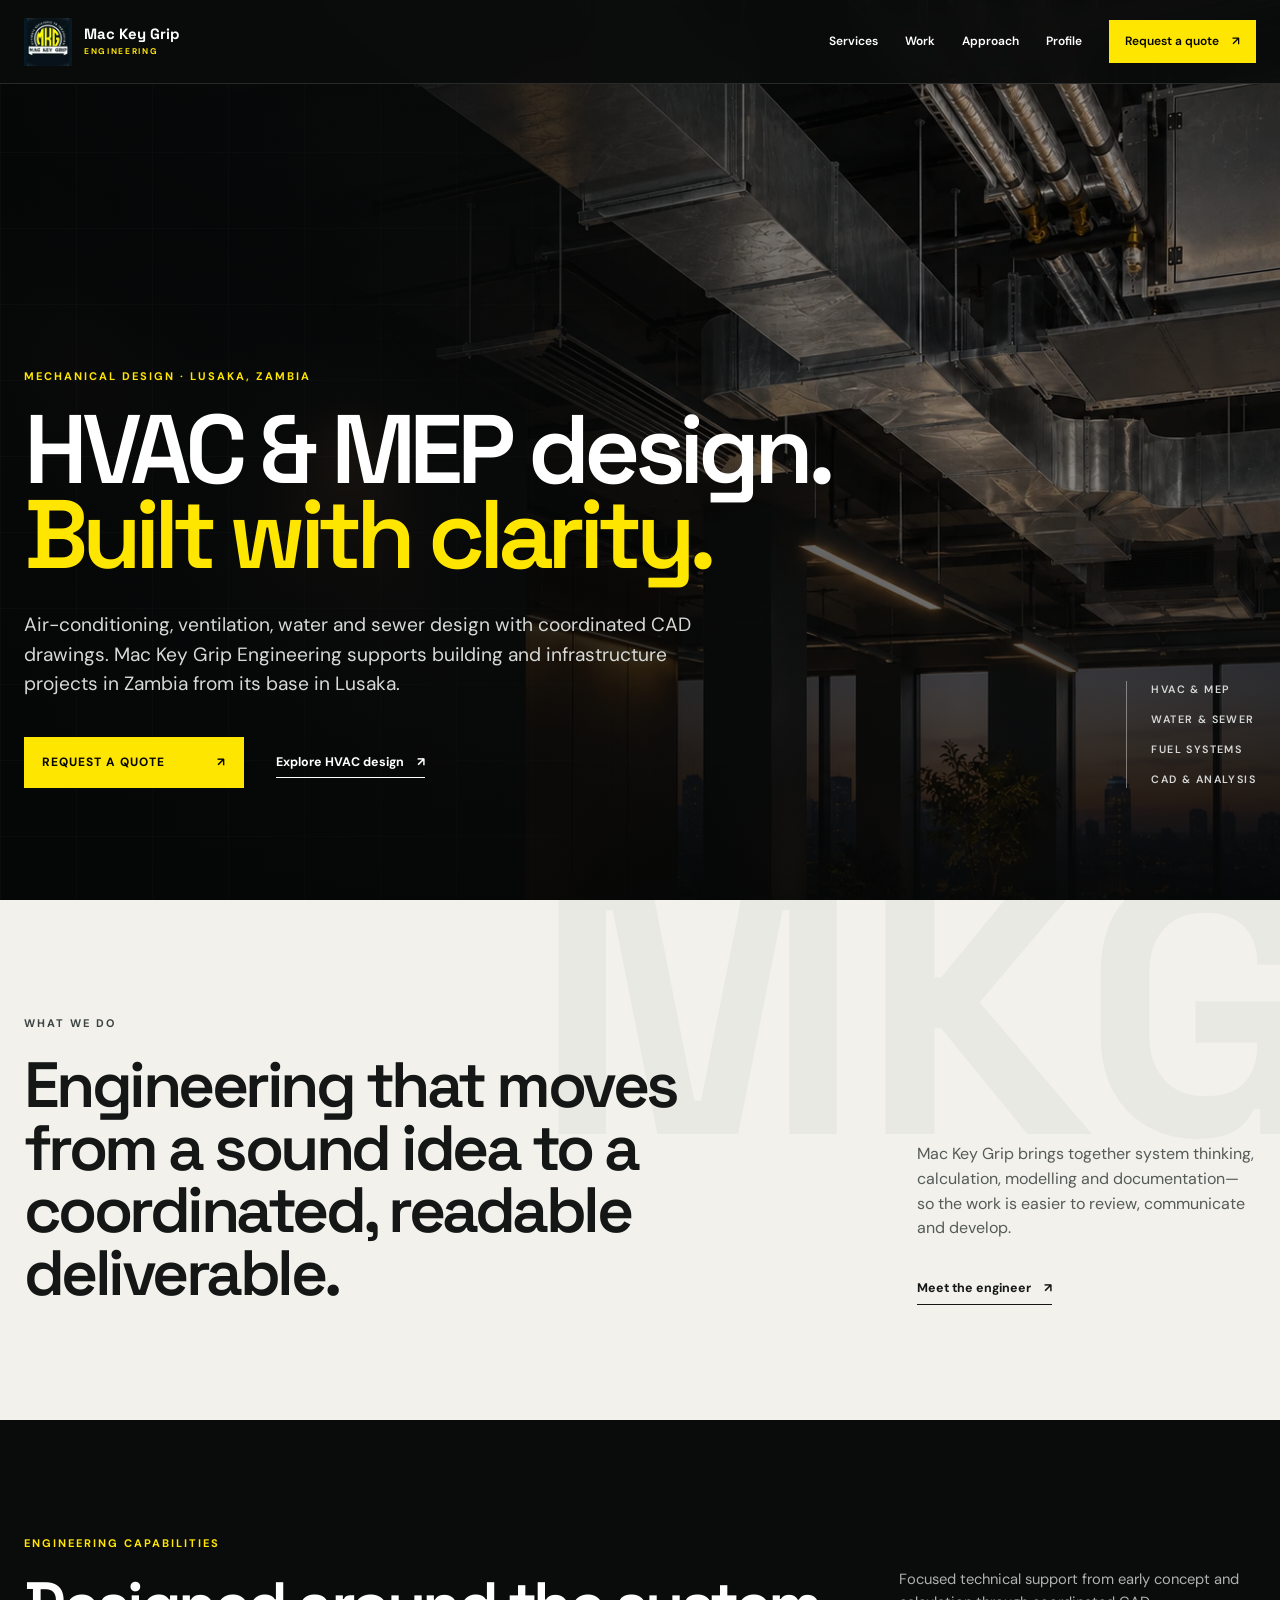
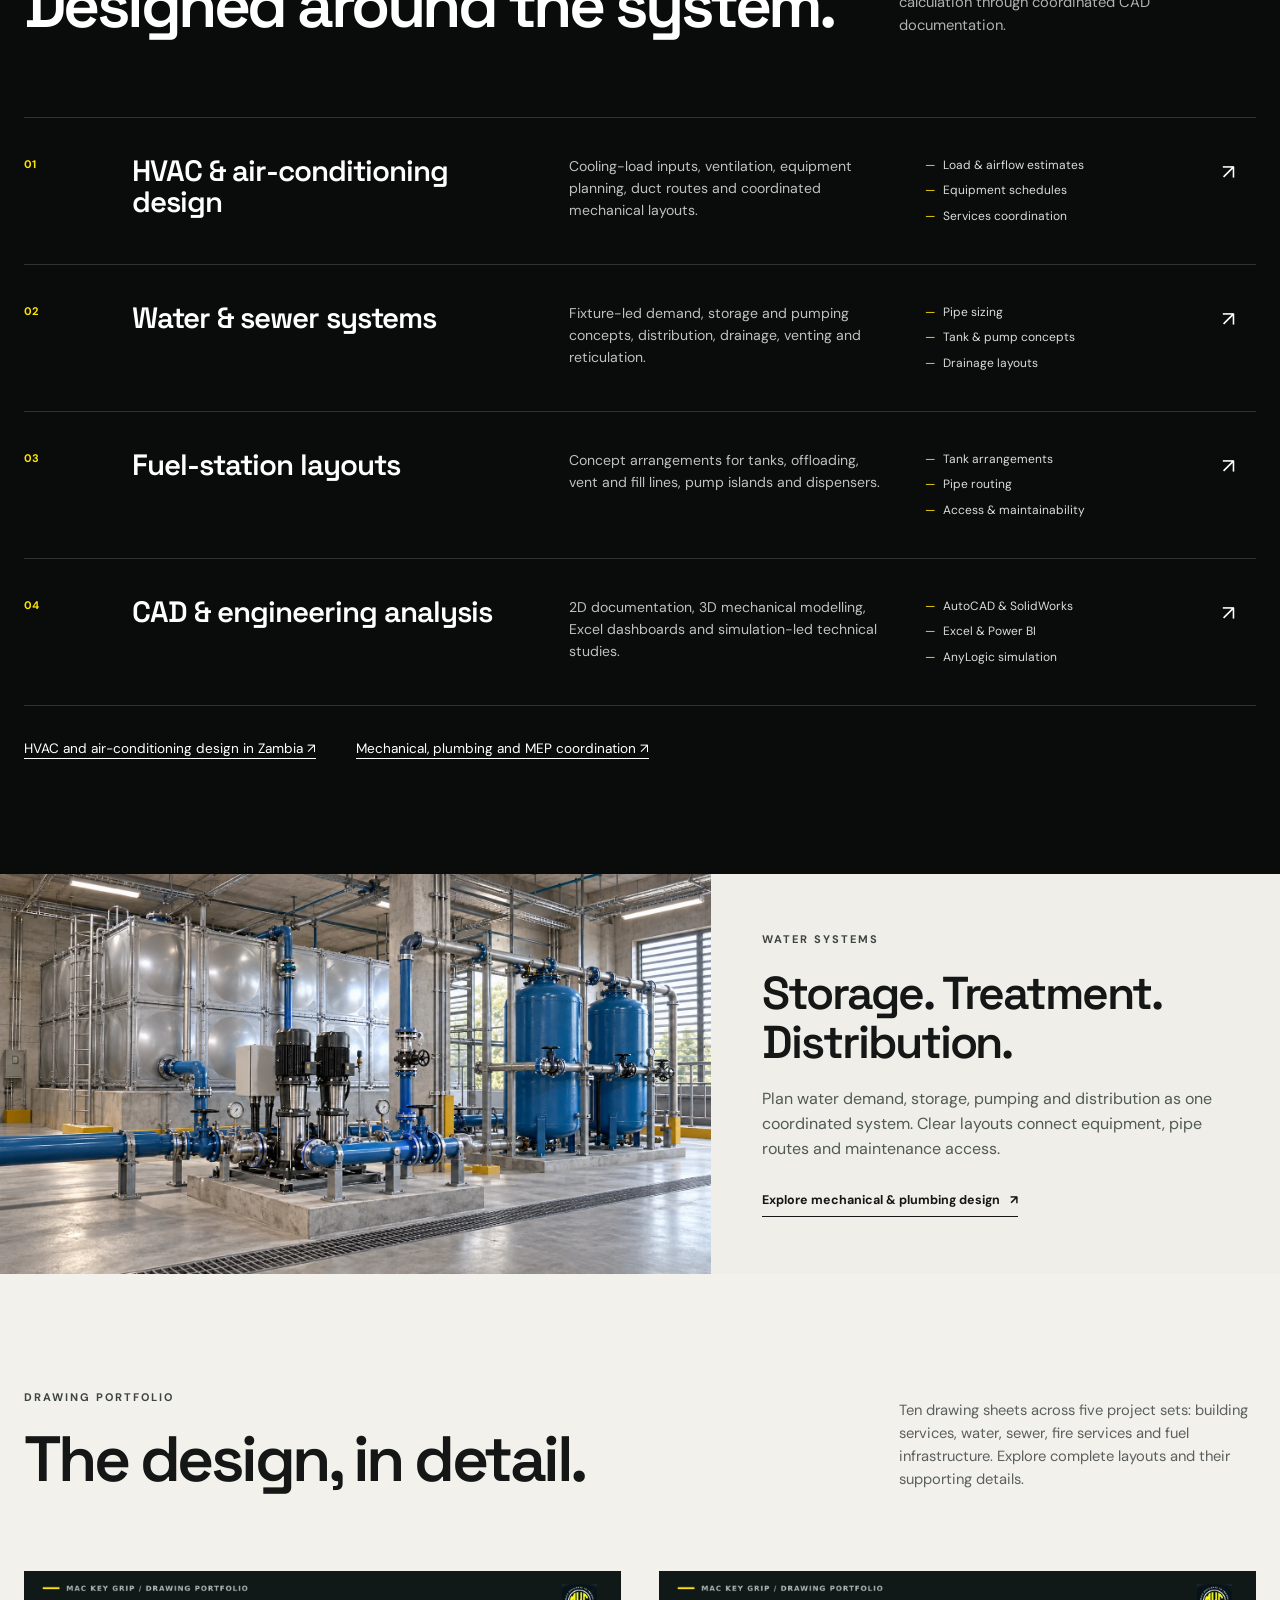
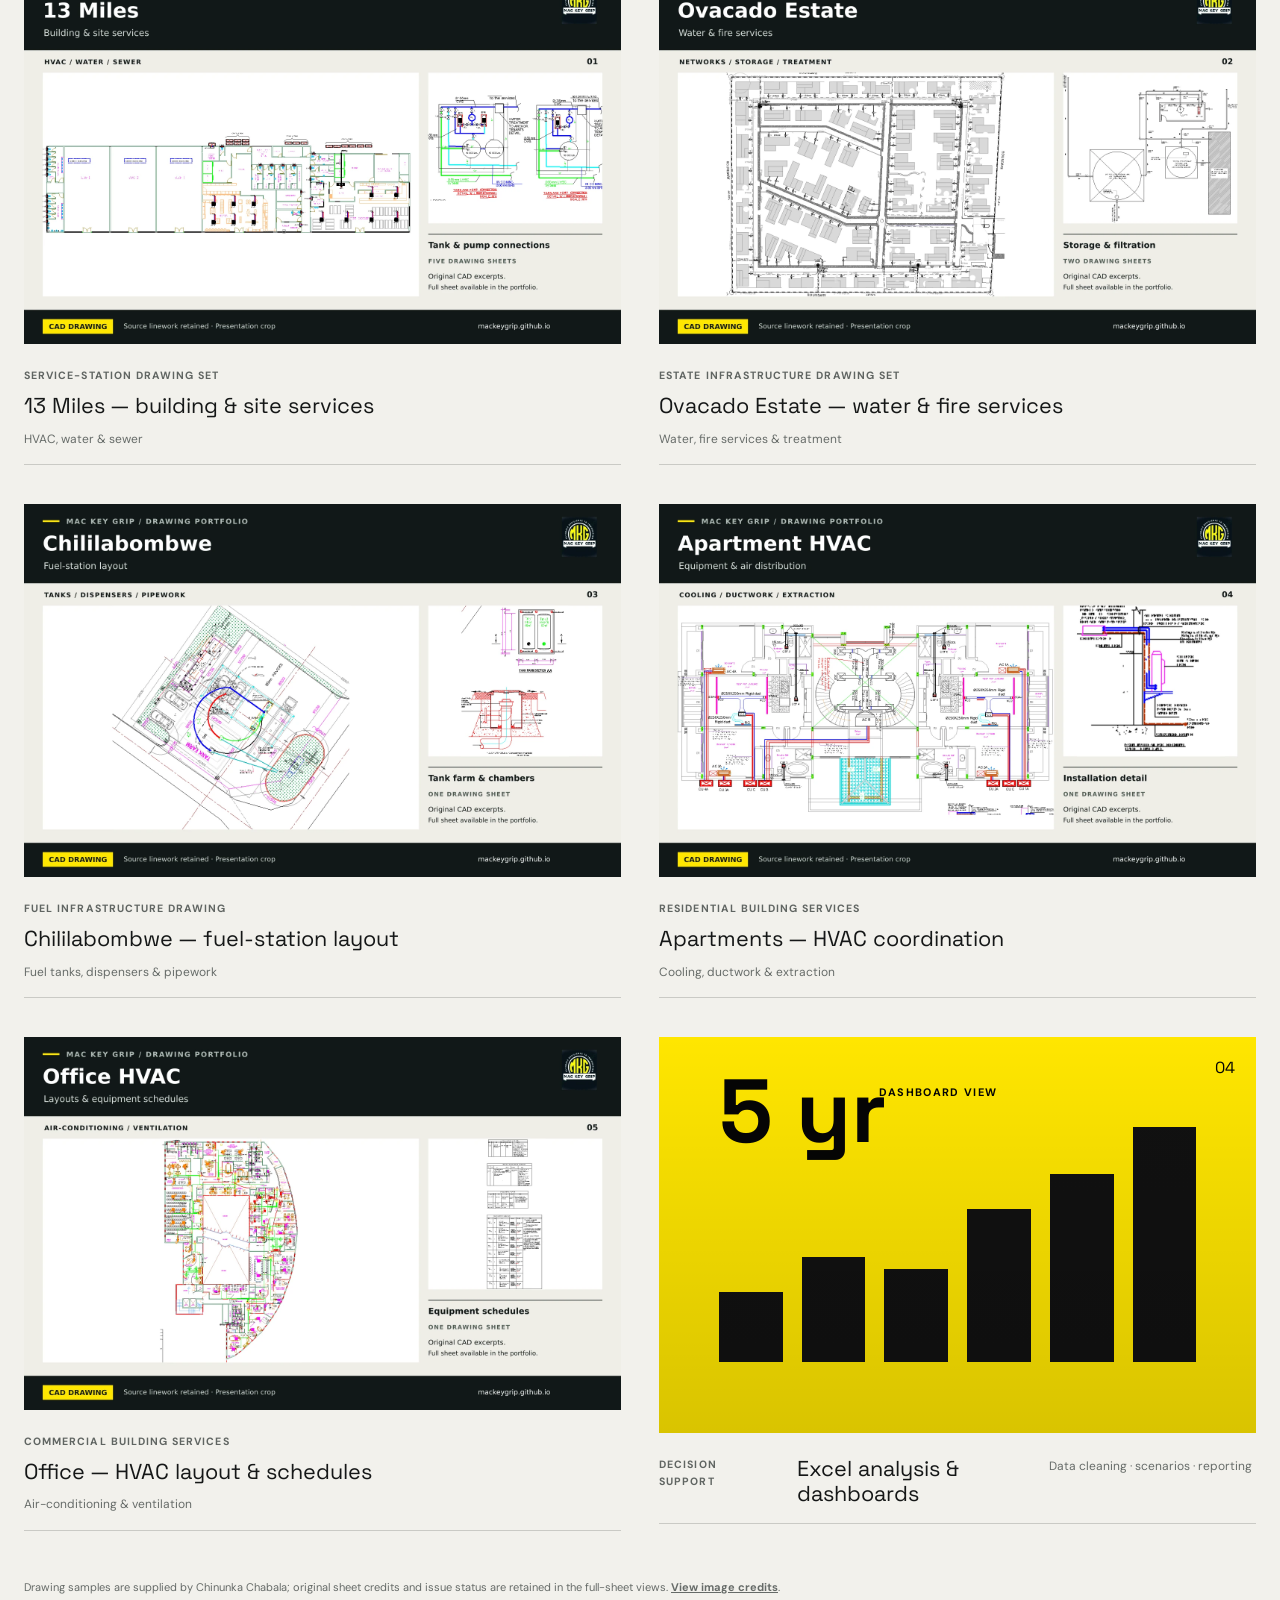
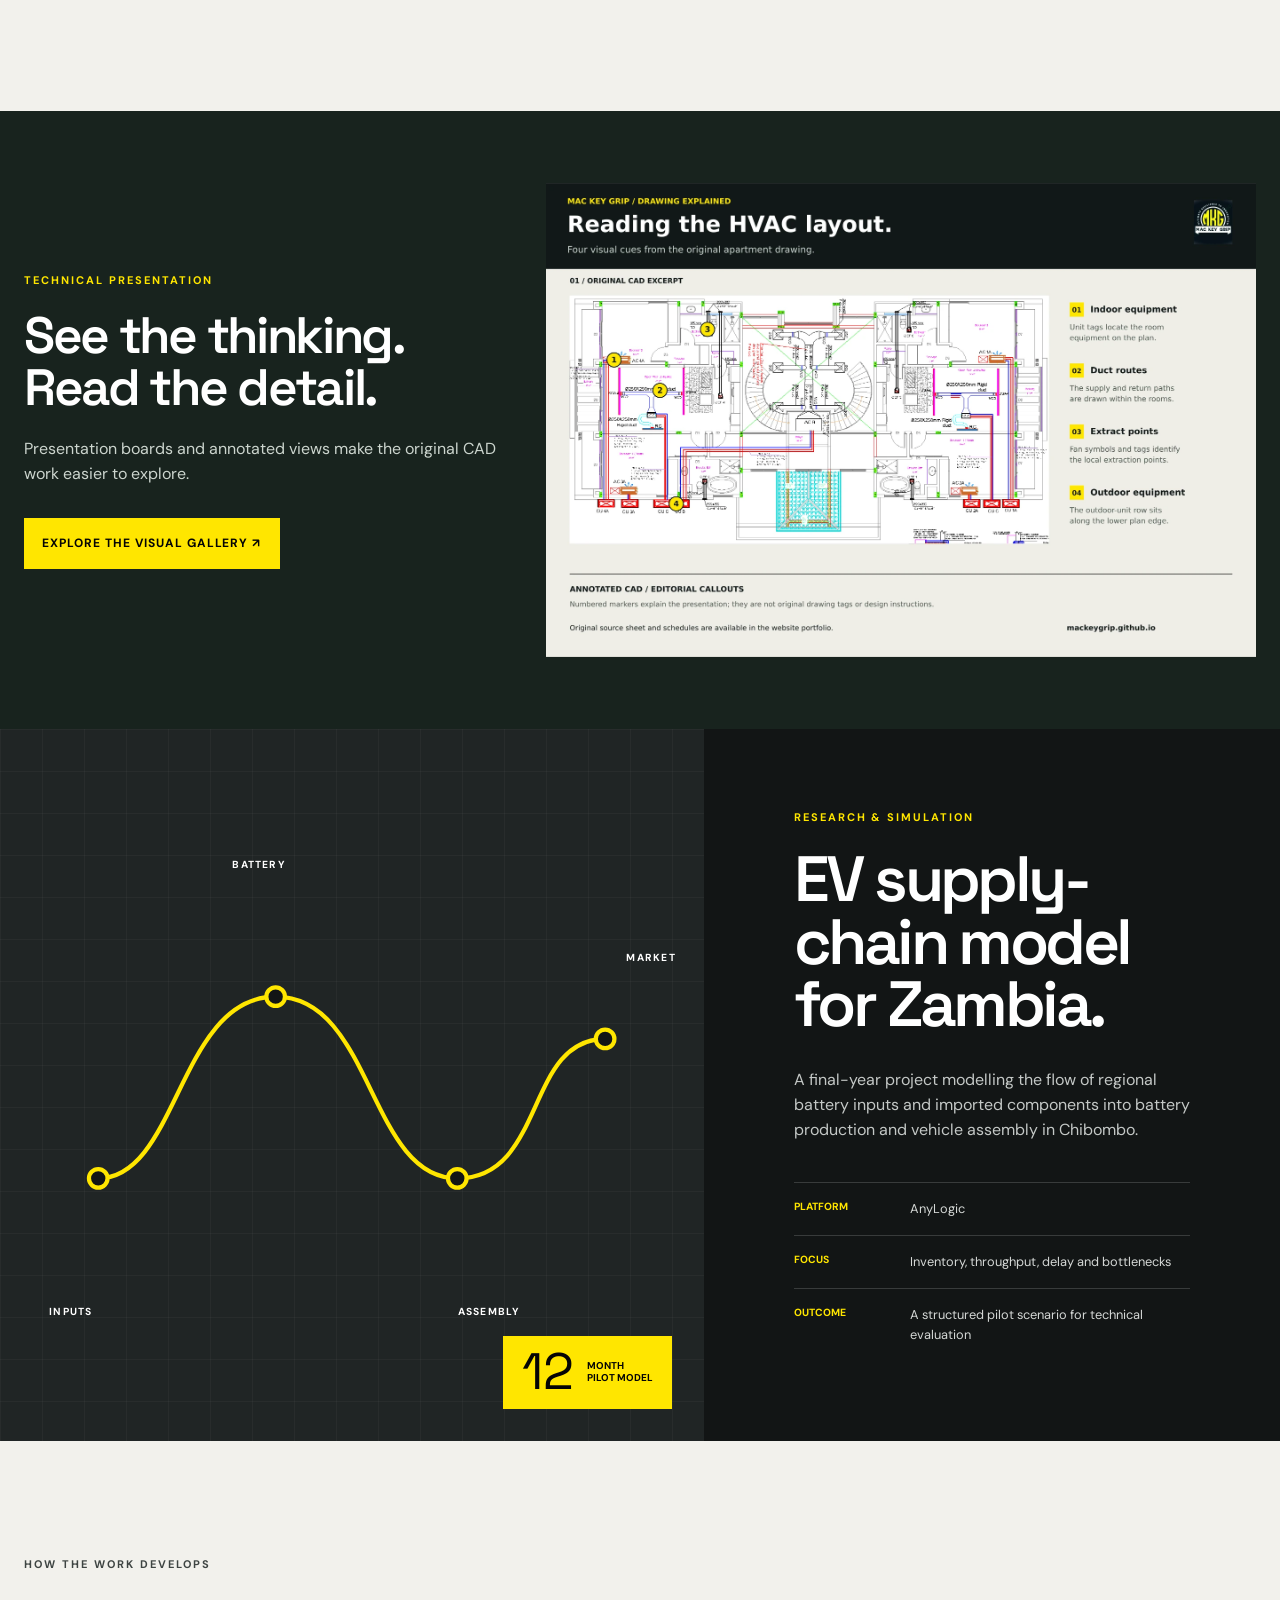
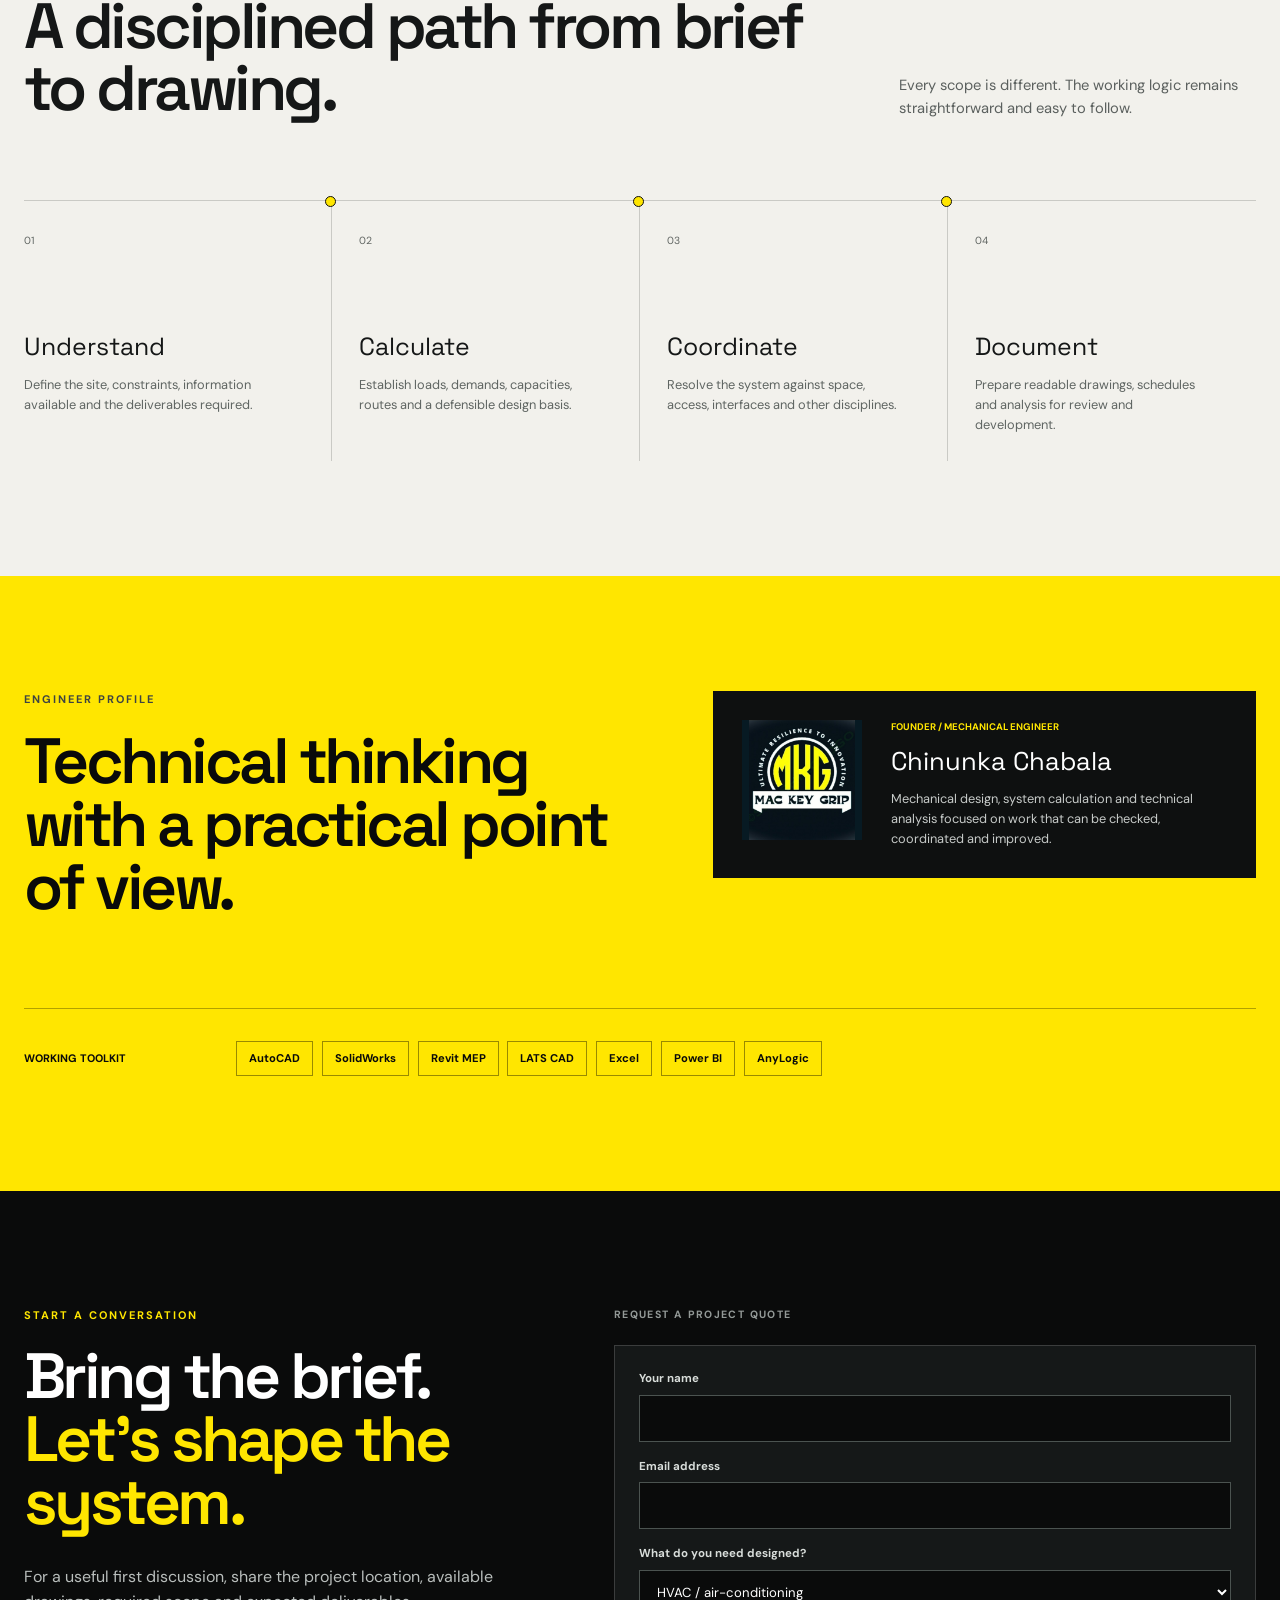
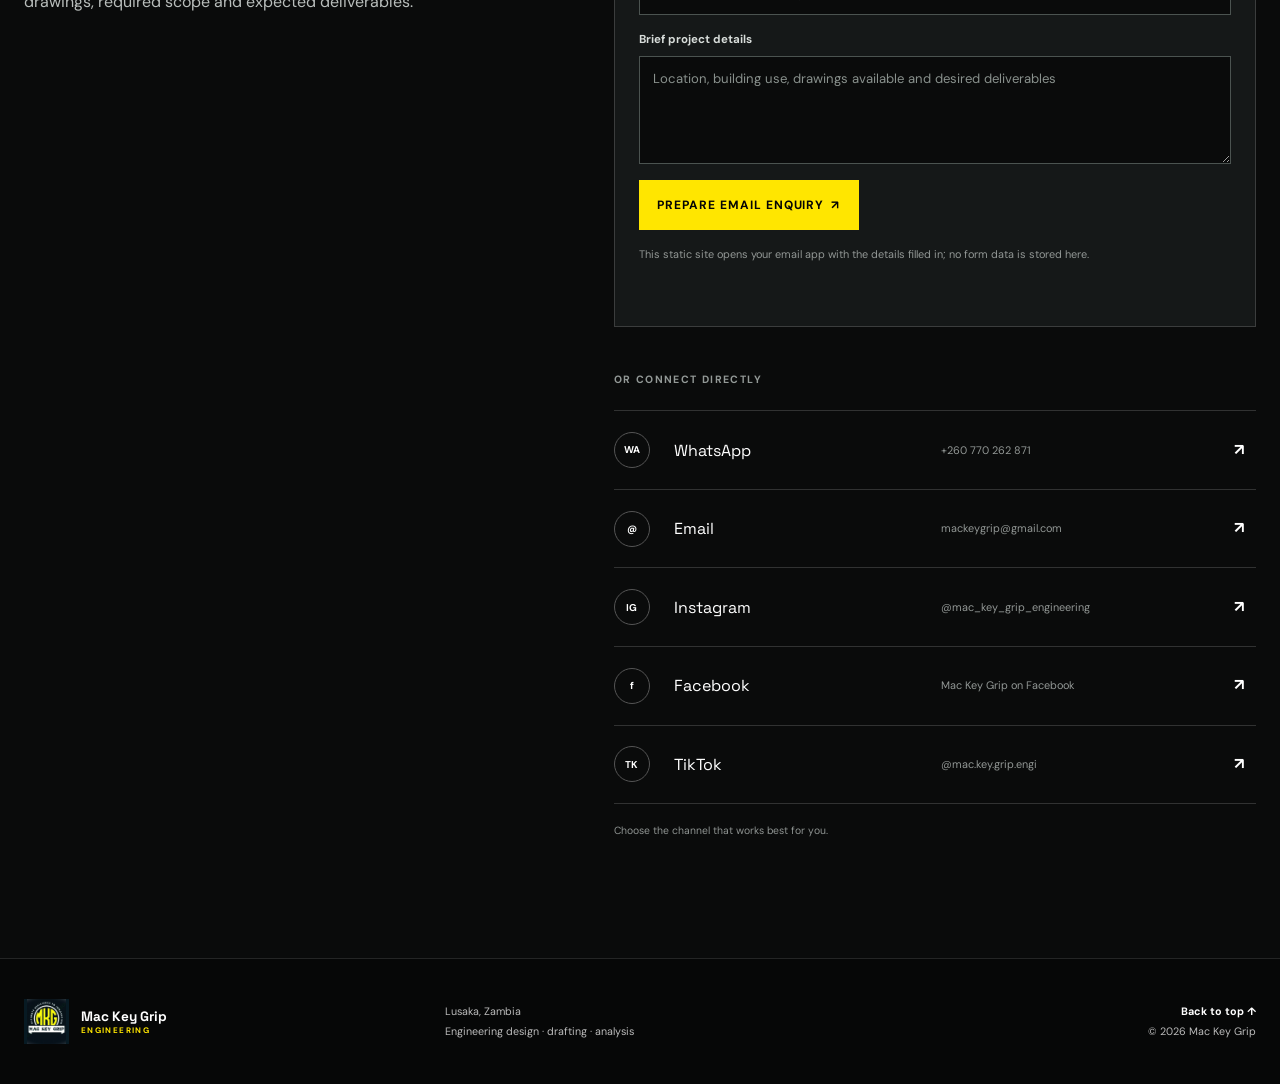
==== commit b4e55184: "Improve website conversion and visual presentation Co-authored-by: Copilot App <223556219+Copilot@us" ====
--- a/index.html
+++ b/index.html
@@ -12,7 +12,7 @@
 <link rel="icon" href="assets/brand/mac-key-grip-logo.jpg" type="image/jpeg">
 <link rel="preconnect" href="https://fonts.googleapis.com"><link rel="preconnect" href="https://fonts.gstatic.com" crossorigin>
 <link href="https://fonts.googleapis.com/css2?family=DM+Sans:wght@400;500;600;700&amp;family=Space+Grotesk:wght@500;600;700&amp;display=swap" rel="stylesheet">
-<link rel="stylesheet" href="styles.css"><link rel="stylesheet" href="drawings.css"><link rel="stylesheet" href="services.css"><link rel="stylesheet" href="visuals.css"><script src="script.js" defer></script>
+<link rel="stylesheet" href="styles.css"><link rel="stylesheet" href="drawings.css"><link rel="stylesheet" href="services.css"><link rel="stylesheet" href="visuals.css?v=2"><script src="script.js" defer></script>
 <script type="application/ld+json">{"@context":"https://schema.org","@type":"ProfessionalService","@id":"https://mackeygrip.github.io/#business","name":"Mac Key Grip Engineering","url":"https://mackeygrip.github.io/","logo":"https://mackeygrip.github.io/assets/brand/mac-key-grip-logo.jpg","image":"https://mackeygrip.github.io/assets/brand/mac-key-grip-logo.jpg","email":"mailto:mackeygrip@gmail.com","telephone":"+260770262871","description":"Engineering design and analysis capability covering HVAC, MEP coordination, water and sewer systems, fuel-station concepts, mechanical CAD and technical data analysis.","founder":{"@type":"Person","name":"Chinunka Chabala","jobTitle":"Mechanical Engineer"},"address":{"@type":"PostalAddress","addressLocality":"Lusaka","addressCountry":"ZM"},"areaServed":{"@type":"Country","name":"Zambia"},"sameAs":["https://www.instagram.com/mac_key_grip_engineering","https://www.tiktok.com/@mac.key.grip.engi","https://www.facebook.com/itxchinunkadat.brainboxer"],"knowsAbout":["HVAC design","MEP coordination","Water supply design","Sewer and drainage design","Fuel-station layouts","Mechanical CAD","Engineering data analysis"]}</script>
 </head>
 <body>
@@ -20,13 +20,13 @@
 <header class="site-header" data-header>
 <a class="brand" href="#top" aria-label="Mac Key Grip Engineering home"><img src="assets/brand/mac-key-grip-logo.jpg" alt="Mac Key Grip company logo"><span class="brand-name">Mac Key Grip<small>Engineering</small></span></a>
 <button class="menu-toggle" type="button" aria-expanded="false" aria-controls="site-nav"><span></span><span></span><span></span><b>Menu</b></button>
-<nav id="site-nav" aria-label="Primary navigation"><a href="#services">Services</a><a href="#work">Work</a><a href="#approach">Approach</a><a href="#profile">Profile</a><a class="nav-contact" href="#contact">Start a project <span>↗</span></a></nav>
+<nav id="site-nav" aria-label="Primary navigation"><a href="#services">Services</a><a href="#work">Work</a><a href="#approach">Approach</a><a href="#profile">Profile</a><a class="nav-contact" href="#contact">Request a quote <span>↗</span></a></nav>
 </header>
 <main id="main">
 <section class="hero" id="top">
-<div class="hero-media" aria-hidden="true"><img src="assets/visuals/concepts/hvac-ceiling-concept.webp" alt=""></div><div class="hero-shade"></div><div class="hero-grid" aria-hidden="true"></div>
-<div class="hero-content"><p class="kicker light">Mechanical design · Lusaka, Zambia</p><h1>HVAC &amp; MEP design.<br><em>Built with clarity.</em></h1><p class="hero-intro">Air-conditioning, ventilation, water and sewer design with coordinated CAD drawings. Mac Key Grip Engineering supports building and infrastructure projects in Zambia from its base in Lusaka.</p><div class="hero-actions"><a class="button button-yellow" href="services/hvac-air-conditioning-design-zambia.html">Explore HVAC design <span>↗</span></a><a class="text-link light" href="#contact">Discuss your brief <span>↗</span></a></div></div>
-<div class="hero-rail"><p>HVAC &amp; MEP</p><p>Water &amp; sewer</p><p>Fuel systems</p><p>CAD &amp; analysis</p></div><p class="hero-credit">AI-generated concept · not a site photograph</p>
+<div class="hero-media" aria-hidden="true"><img src="assets/visuals/concepts/hvac-ceiling-concept.webp?v=2" alt=""></div><div class="hero-shade"></div><div class="hero-grid" aria-hidden="true"></div>
+<div class="hero-content"><p class="kicker light">Mechanical design · Lusaka, Zambia</p><h1>HVAC &amp; MEP design.<br><em>Built with clarity.</em></h1><p class="hero-intro">Air-conditioning, ventilation, water and sewer design with coordinated CAD drawings. Mac Key Grip Engineering supports building and infrastructure projects in Zambia from its base in Lusaka.</p><div class="hero-actions"><a class="button button-yellow" href="#contact">Request a quote <span>↗</span></a><a class="text-link light" href="services/hvac-air-conditioning-design-zambia.html">Explore HVAC design <span>↗</span></a></div></div>
+<div class="hero-rail"><p>HVAC &amp; MEP</p><p>Water &amp; sewer</p><p>Fuel systems</p><p>CAD &amp; analysis</p></div>
 </section>
 <section class="statement section-light">
 <div class="statement-mark" aria-hidden="true">MKG</div><div class="statement-copy reveal"><p class="kicker">What we do</p><h2>Engineering that moves from a sound idea to a coordinated, readable deliverable.</h2></div><div class="statement-aside reveal"><p>Mac Key Grip brings together system thinking, calculation, modelling and documentation—so the work is easier to review, communicate and develop.</p><a class="text-link" href="#profile">Meet the engineer <span>↗</span></a></div>
@@ -41,6 +41,10 @@
 </div>
 <div class="service-directory"><a href="services/hvac-air-conditioning-design-zambia.html">HVAC and air-conditioning design in Zambia ↗</a><a href="services/mep-design-coordination-zambia.html">Mechanical, plumbing and MEP coordination ↗</a></div>
 </section>
+<section class="water-feature" aria-labelledby="water-heading">
+<div class="water-feature-media"><img src="assets/visuals/concepts/water-treatment-concept.webp?v=2" width="1672" height="941" loading="lazy" alt="" aria-hidden="true"></div>
+<div class="water-feature-copy"><p class="kicker">Water systems</p><h2 id="water-heading">Storage. Treatment.<br>Distribution.</h2><p>Plan water demand, storage, pumping and distribution as one coordinated system. Clear layouts connect equipment, pipe routes and maintenance access.</p><a class="text-link" href="services/mep-design-coordination-zambia.html">Explore mechanical &amp; plumbing design <span>↗</span></a></div>
+</section>
 <section class="work section-light" id="work">
 <header class="section-header dark-text reveal"><div><p class="kicker">Drawing portfolio</p><h2>The design, in detail.</h2></div><p>Ten drawing sheets across five project sets: building services, water, sewer, fire services and fuel infrastructure. Explore complete layouts and their supporting details.</p></header>
 <div class="project-grid">
@@ -50,9 +54,9 @@
 <article class="project cad-project reveal"><a class="project-image portfolio-cover" href="projects/apartments-hvac.html" aria-label="Explore Apartment HVAC drawings"><img src="assets/visuals/covers/apartments-hvac.webp" width="1600" height="1000" loading="lazy" alt="Portfolio cover composed from genuine Apartment HVAC CAD drawings"></a><div class="project-info"><p>Residential building services</p><h3><a href="projects/apartments-hvac.html">Apartments — HVAC coordination</a></h3><span>Cooling, ductwork &amp; extraction</span></div></article>
 <article class="project cad-project reveal"><a class="project-image portfolio-cover" href="projects/office-hvac.html" aria-label="Explore Office HVAC drawings"><img src="assets/visuals/covers/office-hvac.webp" width="1600" height="1000" loading="lazy" alt="Portfolio cover composed from genuine Office HVAC CAD drawings"></a><div class="project-info"><p>Commercial building services</p><h3><a href="projects/office-hvac.html">Office — HVAC layout &amp; schedules</a></h3><span>Air-conditioning &amp; ventilation</span></div></article>
 <article class="project project-graphic reveal"><a class="project-image data-visual" href="#analysis" aria-label="View analytical project work"><div class="chart-bars" aria-hidden="true"><i></i><i></i><i></i><i></i><i></i><i></i></div><span class="data-value">5 yr</span><span class="data-caption">dashboard view</span><span class="project-index">04</span></a><div class="project-info"><p>Decision support</p><h3>Excel analysis &amp; dashboards</h3><span>Data cleaning · scenarios · reporting</span></div></article>
-</div><p class="image-note">Drawing samples are supplied by Chinunka Chabala; original sheet credits and issue status are retained in the full-sheet views. The hero is an AI-generated concept visual, not a photograph of completed work. <a href="CREDITS.md">View image credits</a>.</p>
+</div><p class="image-note">Drawing samples are supplied by Chinunka Chabala; original sheet credits and issue status are retained in the full-sheet views. <a href="CREDITS.md">View image credits</a>.</p>
 </section>
-<section class="visual-feature" aria-labelledby="visual-heading"><div><p class="kicker light">Technical presentation</p><h2 id="visual-heading">See the thinking.<br>Read the detail.</h2><p>Presentation boards and annotated views make the original CAD work easier to explore. Concept installation visuals are labelled separately.</p><a class="button button-yellow" href="visuals.html">Explore the visual gallery ↗</a></div><a href="visuals.html#boards"><img src="assets/visuals/boards/hvac-annotated.webp" width="1600" height="1067" loading="lazy" alt="Annotated original apartment HVAC drawing with four numbered explanatory callouts"></a></section>
+<section class="visual-feature" aria-labelledby="visual-heading"><div><p class="kicker light">Technical presentation</p><h2 id="visual-heading">See the thinking.<br>Read the detail.</h2><p>Presentation boards and annotated views make the original CAD work easier to explore.</p><a class="button button-yellow" href="visuals.html">Explore the visual gallery ↗</a></div><a href="visuals.html#boards"><img src="assets/visuals/boards/hvac-annotated.webp" width="1600" height="1067" loading="lazy" alt="Annotated original apartment HVAC drawing with four numbered explanatory callouts"></a></section>
 <section class="analysis-section" id="analysis">
 <div class="analysis-visual reveal" aria-label="Abstract electric vehicle supply-chain route diagram"><div class="route-grid" aria-hidden="true"></div><svg viewBox="0 0 700 440" role="img" aria-label="Supply chain route connecting battery inputs, production, assembly and distribution"><path d="M50 330C145 330 145 115 260 115S370 330 475 330 555 165 650 165"/><circle cx="50" cy="330" r="11"/><circle cx="260" cy="115" r="11"/><circle cx="475" cy="330" r="11"/><circle cx="650" cy="165" r="11"/></svg><span class="route-point p1">Inputs</span><span class="route-point p2">Battery</span><span class="route-point p3">Assembly</span><span class="route-point p4">Market</span><div class="analysis-stamp"><strong>12</strong><span>month<br>pilot model</span></div></div>
 <div class="analysis-copy reveal"><p class="kicker light">Research &amp; simulation</p><h2>EV supply-chain model for Zambia.</h2><p>A final-year project modelling the flow of regional battery inputs and imported components into battery production and vehicle assembly in Chibombo.</p><dl><div><dt>Platform</dt><dd>AnyLogic</dd></div><div><dt>Focus</dt><dd>Inventory, throughput, delay and bottlenecks</dd></div><div><dt>Outcome</dt><dd>A structured pilot scenario for technical evaluation</dd></div></dl></div>
@@ -68,7 +72,7 @@
 </section>
 <section class="contact section-dark" id="contact">
 <div class="contact-intro reveal"><p class="kicker light">Start a conversation</p><h2>Bring the brief.<br><em>Let’s shape the system.</em></h2><p>For a useful first discussion, share the project location, available drawings, required scope and expected deliverables.</p></div>
-<div class="contact-panel reveal"><p class="contact-panel-title">Connect with Mac Key Grip</p><div class="contact-links">
+<div class="contact-panel reveal"><p class="contact-panel-title">Request a project quote</p><form class="enquiry-form" data-enquiry-form><div class="form-row"><label for="enquiry-name">Your name</label><input id="enquiry-name" name="name" type="text" autocomplete="name" required></div><div class="form-row"><label for="enquiry-email">Email address</label><input id="enquiry-email" name="email" type="email" autocomplete="email" required></div><div class="form-row"><label for="enquiry-scope">What do you need designed?</label><select id="enquiry-scope" name="scope"><option>HVAC / air-conditioning</option><option>Water and sewer systems</option><option>MEP coordination</option><option>Fuel-station layout</option><option>CAD or engineering analysis</option><option>Not sure yet</option></select></div><div class="form-row"><label for="enquiry-message">Brief project details</label><textarea id="enquiry-message" name="message" rows="4" placeholder="Location, building use, drawings available and desired deliverables" required></textarea></div><button class="button button-yellow" type="submit">Prepare email enquiry <span>↗</span></button><p class="form-note">This static site opens your email app with the details filled in; no form data is stored here.</p><p class="contact-status" data-form-status role="status" aria-live="polite"></p></form><p class="contact-panel-title contact-options-title">Or connect directly</p><div class="contact-links">
 <a data-contact="whatsapp" href="https://wa.me/260770262871" target="_blank" rel="noopener"><span>WA</span><strong>WhatsApp</strong><small>+260 770 262 871</small><b>↗</b></a>
 <a data-contact="email" href="mailto:mackeygrip@gmail.com"><span>@</span><strong>Email</strong><small>mackeygrip@gmail.com</small><b>↗</b></a>
 <a data-contact="instagram" href="https://www.instagram.com/mac_key_grip_engineering" target="_blank" rel="noopener"><span>IG</span><strong>Instagram</strong><small>@mac_key_grip_engineering</small><b>↗</b></a>
--- a/styles.css
+++ b/styles.css
@@ -1,5 +1,5 @@
 :root{--black:#0a0b0b;--charcoal:#1a1d1d;--yellow:#ffe600;--paper:#f2f1ec;--ink:#151717;--line-dark:rgba(255,255,255,.16);--line-light:rgba(10,11,11,.17);--max:1320px;--pad:max(24px,calc((100vw - var(--max))/2))}
-*{box-sizing:border-box}html{scroll-behavior:smooth;scroll-padding-top:84px}body{margin:0;color:var(--ink);background:var(--paper);font-family:"DM Sans",Arial,sans-serif;line-height:1.55}body.menu-open{overflow:hidden}img{display:block;max-width:100%}a{color:inherit}button{font:inherit}h1,h2,h3,p{margin-top:0}.skip-link{position:fixed;z-index:1000;left:1rem;top:-6rem;padding:.8rem 1rem;color:#000;background:var(--yellow)}.skip-link:focus{top:1rem}.kicker{margin:0 0 1.35rem;color:#3e4442;font-size:.69rem;font-weight:700;letter-spacing:.18em;text-transform:uppercase}.kicker.light{color:var(--yellow)}.section-light,.section-dark,.section-yellow{padding:clamp(5.5rem,9vw,9.5rem) var(--pad)}.section-light{background:var(--paper)}.section-dark{color:#fff;background:var(--black)}.section-yellow{color:#090a0a;background:var(--yellow)}
+*{box-sizing:border-box}html{scroll-behavior:smooth;scroll-padding-top:84px}body{margin:0;color:var(--ink);background:var(--paper);font-family:"DM Sans",Arial,sans-serif;line-height:1.55}body.menu-open{overflow:hidden}img{display:block;max-width:100%}a{color:inherit}button{font:inherit}h1,h2,h3,p{margin-top:0}.skip-link{position:fixed;z-index:1000;left:1rem;top:-6rem;padding:.8rem 1rem;color:#000;background:var(--yellow)}.skip-link:focus{top:1rem}.kicker{margin:0 0 1.35rem;color:#3e4442;font-size:.69rem;font-weight:700;letter-spacing:.18em;text-transform:uppercase}.kicker.light{color:var(--yellow)}.section-light,.section-dark,.section-yellow{padding:clamp(5.5rem,9vw,9.5rem) var(--pad)}.section-light{background:var(--paper)}.section-dark{color:#fff;background:var(--black)}.section-yellow{color:#090a0a;background:var(--yellow)}:focus-visible{outline:3px solid var(--yellow);outline-offset:4px}.section-light :focus-visible,.section-yellow :focus-visible{outline-color:#111}
 .site-header{position:fixed;z-index:100;inset:0 0 auto;height:84px;display:flex;align-items:center;justify-content:space-between;padding:0 var(--pad);color:#fff;background:rgba(10,11,11,.93);border-bottom:1px solid rgba(255,255,255,.12);backdrop-filter:blur(16px);transition:.25s}.site-header.scrolled{height:72px;background:rgba(10,11,11,.98)}.brand,.footer-brand{display:flex;align-items:center;gap:.75rem;text-decoration:none}.brand img{width:48px;height:48px;object-fit:contain;background:#071a23}.brand-name{font-family:"Space Grotesk";font-size:.93rem;font-weight:700;line-height:1.05}.brand-name small{display:block;margin-top:.28rem;color:var(--yellow);font:700 .52rem "DM Sans";letter-spacing:.2em;text-transform:uppercase}.site-header nav{display:flex;align-items:center;gap:clamp(1rem,2.1vw,2.2rem)}.site-header nav a{font-size:.75rem;font-weight:600;text-decoration:none}.site-header nav>a:not(.nav-contact){position:relative}.site-header nav>a:not(.nav-contact):after{content:"";position:absolute;left:0;bottom:-.45rem;width:0;height:2px;background:var(--yellow);transition:.2s}.site-header nav>a:hover:after{width:100%}.nav-contact{padding:.74rem 1rem;color:#050505;background:var(--yellow)}.nav-contact span{margin-left:.65rem}.menu-toggle{display:none}
 .hero{position:relative;isolation:isolate;min-height:820px;height:100svh;overflow:hidden;display:flex;align-items:flex-end;padding:calc(84px + 5rem) var(--pad) 7rem;color:#fff;background:#111}.hero-media,.hero-shade,.hero-grid{position:absolute;inset:0}.hero-media{z-index:-4}.hero-media img{width:100%;height:100%;object-fit:cover;object-position:center 42%;filter:grayscale(1) contrast(1.18) brightness(.64);transform:scale(1.02)}.hero-shade{z-index:-3;background:linear-gradient(90deg,rgba(5,6,6,.96),rgba(5,6,6,.74) 43%,rgba(5,6,6,.26) 75%,rgba(5,6,6,.48)),linear-gradient(0deg,rgba(5,6,6,.92),transparent 53%)}.hero-grid{z-index:-2;opacity:.14;background-image:linear-gradient(rgba(255,255,255,.16) 1px,transparent 1px),linear-gradient(90deg,rgba(255,255,255,.16) 1px,transparent 1px);background-size:76px 76px;mask-image:linear-gradient(90deg,#000,transparent 70%)}.hero-content{width:min(930px,78%)}.hero h1{margin:0;font:600 clamp(3.7rem,7.6vw,7.8rem)/.88 "Space Grotesk";letter-spacing:-.065em}.hero h1 em,.contact h2 em{color:var(--yellow);font-style:normal}.hero-intro{max-width:670px;margin:2rem 0 0;color:#d6d9d7;font-size:clamp(1rem,1.5vw,1.22rem)}.hero-actions{display:flex;align-items:center;gap:2rem;margin-top:2.4rem}.button{display:inline-flex;align-items:center;justify-content:space-between;min-width:220px;padding:1rem 1.15rem;font-size:.75rem;font-weight:700;text-decoration:none;text-transform:uppercase;letter-spacing:.08em;transition:.2s}.button:hover{transform:translateY(-3px)}.button-yellow{color:#050505;background:var(--yellow)}.button-yellow:hover{background:#fff}.text-link{display:inline-flex;align-items:center;gap:.8rem;padding:.35rem 0;border-bottom:1px solid;font-size:.78rem;font-weight:700;text-decoration:none}.text-link span{transition:.2s}.text-link:hover span{transform:translate(3px,-3px)}.text-link.light{color:#fff}.hero-rail{position:absolute;right:var(--pad);bottom:7rem;display:grid;gap:.85rem;padding-left:1.5rem;border-left:1px solid rgba(255,255,255,.4)}.hero-rail p{margin:0;color:#d5d7d6;font-size:.67rem;font-weight:600;letter-spacing:.13em;text-transform:uppercase}.hero-credit{position:absolute;right:var(--pad);bottom:1.5rem;margin:0;color:rgba(255,255,255,.55);font-size:.52rem;letter-spacing:.08em;text-transform:uppercase}
 .statement{position:relative;overflow:hidden;display:grid;grid-template-columns:1.4fr .6fr;gap:clamp(3rem,8vw,9rem);align-items:end}.statement-mark{position:absolute;right:-3rem;top:-5rem;color:rgba(10,11,11,.035);font:700 clamp(12rem,29vw,30rem)/1 "Space Grotesk"}.statement h2,.section-header h2,.analysis-copy h2,.profile-title h2,.contact h2{margin:0;font:600 clamp(2.7rem,5vw,5.4rem)/.98 "Space Grotesk";letter-spacing:-.055em}.statement-copy,.statement-aside{position:relative}.statement-aside{max-width:400px}.statement-aside p{margin-bottom:2rem;color:#555b58}
@@ -9,6 +9,7 @@
 .process{display:grid;grid-template-columns:repeat(4,1fr);margin:0;padding:0;border-top:1px solid var(--line-light);list-style:none}.process li{position:relative;min-height:260px;padding:1.6rem 1.7rem 1.5rem 0;border-right:1px solid var(--line-light)}.process li+li{padding-left:1.7rem}.process li:last-child{border:0}.process span{color:#606562;font-size:.65rem}.process h3{margin:5rem 0 .8rem;font:1.55rem "Space Grotesk"}.process p{max-width:240px;margin:0;color:#5f6562;font-size:.8rem}.process li:after{content:"";position:absolute;right:-5px;top:-5px;width:9px;height:9px;background:var(--yellow);border:1px solid #111;border-radius:50%}.process li:last-child:after{display:none}
 .profile{display:grid;grid-template-columns:1.05fr .95fr;gap:clamp(3rem,7vw,8rem)}.profile-card{align-self:start;display:grid;grid-template-columns:120px 1fr;gap:1.8rem;padding:1.8rem;background:#0e1010;color:#fff}.profile-card img{width:120px;height:120px;object-fit:contain;background:#071a23}.profile-label{margin:0 0 .65rem;color:var(--yellow);font-size:.6rem;font-weight:700;text-transform:uppercase}.profile-card h3{margin:0 0 .75rem;font:1.6rem "Space Grotesk"}.profile-card div>p:last-child{margin:0;color:#c7cbc9;font-size:.8rem}.profile-tools{grid-column:1/-1;display:grid;grid-template-columns:.3fr 1.7fr;gap:2rem;align-items:center;padding-top:2rem;border-top:1px solid rgba(0,0,0,.3)}.profile-tools p{margin:0;font-size:.68rem;font-weight:700;text-transform:uppercase}.profile-tools ul{display:flex;flex-wrap:wrap;gap:.55rem;margin:0;padding:0;list-style:none}.profile-tools li{padding:.5rem .75rem;border:1px solid rgba(0,0,0,.4);font-size:.7rem;font-weight:700}
 .contact{display:grid;grid-template-columns:.85fr 1.15fr;gap:clamp(4rem,9vw,11rem)}.contact-intro{position:sticky;top:120px}.contact-intro>p:not(.kicker){max-width:530px;margin:2rem 0 0;color:#b9bebc}.contact-links{border-top:1px solid var(--line-dark)}.contact-panel-title{margin-bottom:1.4rem;color:#939997;font-size:.66rem;font-weight:700;letter-spacing:.13em;text-transform:uppercase}.contact-links a{display:grid;grid-template-columns:44px 1fr 1.1fr 22px;gap:1rem;align-items:center;padding:1.3rem 0;border-bottom:1px solid var(--line-dark);text-decoration:none;transition:.2s}.contact-links a:hover:not([aria-disabled="true"]){padding-left:.7rem;color:var(--yellow)}.contact-links a[aria-disabled="true"]{cursor:not-allowed}.contact-links a>span{display:grid;place-items:center;width:36px;height:36px;border:1px solid #555;border-radius:50%;font-size:.62rem;font-weight:700}.contact-links strong{font:1rem "Space Grotesk"}.contact-links small{color:#929795;font-size:.68rem}.contact-status{min-height:1.2rem;margin:1.2rem 0 0;color:#8f9492;font-size:.65rem}.contact-status.active{color:var(--yellow)}
+.enquiry-form{margin:0 0 2.8rem;padding:1.5rem;background:#151818;border:1px solid var(--line-dark)}.form-row{display:grid;gap:.4rem;margin-bottom:1rem}.form-row label{color:#d8ddda;font-size:.72rem;font-weight:700}.form-row input,.form-row select,.form-row textarea{width:100%;padding:.78rem .85rem;color:#fff;background:#0a0b0b;border:1px solid #4b5350;border-radius:0;font:inherit;font-size:.82rem}.form-row textarea{resize:vertical}.form-row input::placeholder,.form-row textarea::placeholder{color:#89918d}.enquiry-form .button{border:0;cursor:pointer}.form-note{margin:1rem 0 0;color:#929795;font-size:.68rem}.contact-options-title{margin-top:0}
 footer{display:grid;grid-template-columns:1fr 1fr 1fr;gap:2rem;align-items:end;padding:2.5rem var(--pad);color:#bbb;background:#060707;border-top:1px solid rgba(255,255,255,.12);font-size:.67rem}.footer-brand img{width:45px;height:45px;object-fit:contain;background:#071a23}.footer-brand span{color:#fff;font:700 .85rem "Space Grotesk"}.footer-brand strong{display:block;color:var(--yellow);font:700 .5rem "DM Sans";letter-spacing:.17em;text-transform:uppercase}.footer-end{text-align:right}.footer-end a{color:#fff;font-weight:700;text-decoration:none}footer p{margin:.25rem 0}.reveal{opacity:0;transform:translateY(26px);transition:opacity .65s,transform .65s}.reveal.visible{opacity:1;transform:none}
 @media(max-width:1050px){.service{grid-template-columns:55px 1fr 1fr 30px}.service ul{display:none}.project-info{grid-template-columns:1fr}.analysis-section{grid-template-columns:1fr}.analysis-copy{grid-row:1}.analysis-visual{min-height:520px}.profile,.contact{grid-template-columns:1fr}.contact-intro{position:static}}
 @media(max-width:780px){html{scroll-padding-top:70px}.site-header{height:70px}.site-header.scrolled{height:64px}.brand img{width:40px;height:40px}.menu-toggle{display:grid;width:45px;height:45px;padding:12px;border:0;background:transparent}.menu-toggle span{height:1px;margin:2px 0;background:#fff;transition:.2s}.menu-toggle b{position:absolute;width:1px;height:1px;overflow:hidden}.menu-toggle[aria-expanded="true"] span:nth-child(1){transform:translateY(5px) rotate(45deg)}.menu-toggle[aria-expanded="true"] span:nth-child(2){opacity:0}.menu-toggle[aria-expanded="true"] span:nth-child(3){transform:translateY(-5px) rotate(-45deg)}.site-header nav{position:fixed;inset:70px 0 0;display:flex;flex-direction:column;align-items:stretch;gap:0;padding:2rem 24px;background:#0a0b0b;transform:translateX(100%);visibility:hidden;transition:.3s}.site-header nav.open{transform:none;visibility:visible}.site-header nav a{padding:1.3rem 0;border-bottom:1px solid var(--line-dark);font:1.5rem "Space Grotesk"}.nav-contact{margin-top:1.5rem;padding:1rem!important;text-align:center}.hero{min-height:730px;padding-bottom:5rem}.hero-content{width:100%}.hero h1{font-size:clamp(3.4rem,15vw,6rem)}.hero-rail{display:none}.statement,.section-header{grid-template-columns:1fr}.section-header{gap:1.5rem;margin-bottom:3.5rem}.service{grid-template-columns:40px 1fr 24px;gap:1rem}.service p{grid-column:2/-1}.service-arrow{grid-column:3;grid-row:1}.project-grid{grid-template-columns:1fr}.project-wide{grid-column:auto}.project-image,.project:not(.project-wide) .project-image{height:72vw;min-height:300px;max-height:470px}.project-info{gap:.6rem}.process{grid-template-columns:1fr 1fr}.process li:nth-child(2){border-right:0}.process li:nth-child(2):after{display:none}.process li:nth-child(n+3){border-top:1px solid var(--line-light)}.profile-tools{grid-template-columns:1fr}.contact-links a{grid-template-columns:44px 1fr 22px}.contact-links small{display:none}footer{grid-template-columns:1fr 1fr}.footer-end{grid-column:2;grid-row:1/3}footer>div:nth-child(2){grid-column:1}}
--- a/visuals.css
+++ b/visuals.css
@@ -1,5 +1,4 @@
 .hero-media img { filter:brightness(.9); object-position:65% center; }
-.hero-credit { color:#fff; background:rgba(0,0,0,.7); padding:.5rem .75rem; font-size:.65rem; max-width:calc(100% - 48px); }
 .project .project-image.portfolio-cover { height:auto; min-height:0; max-height:none; aspect-ratio:8/5; background:#efeee8; }
 .project .portfolio-cover:after { display:none; }
 .project .portfolio-cover>img,.project:hover .portfolio-cover>img { width:100%; height:100%; object-fit:contain; filter:none; transform:none; }
@@ -39,3 +38,12 @@
 .social-grid { grid-template-columns:repeat(3,minmax(0,1fr)); }
 .concept-section { border-top:5px solid #263e2f; }
 @media(max-width:780px) { .visual-page { padding-top:70px; } .visual-grid,.social-grid,.visual-feature { grid-template-columns:1fr; } .visual-feature { gap:2rem; } }
+
+.water-feature { display:grid; grid-template-columns:1.25fr 1fr; background:#efeee8; align-items:center; }
+.water-feature-media { min-width:0; }
+.water-feature-media img { display:block; width:100%; height:auto; }
+.water-feature-copy { padding:3rem clamp(1.5rem,4vw,4.5rem); min-width:0; }
+.water-feature-copy h2 { margin:0 0 1.25rem; font:600 clamp(2rem,3.6vw,3.8rem)/1.06 "Space Grotesk",sans-serif; letter-spacing:-.045em; }
+.water-feature-copy>p:not(.kicker) { color:#505a54; max-width:540px; margin-bottom:1.5rem; }
+.water-feature-copy .text-link { display:inline-flex; flex-wrap:wrap; gap:.6rem; }
+@media(max-width:1000px) { .water-feature { grid-template-columns:1fr; } .water-feature-copy { padding:2.5rem var(--pad); } }
